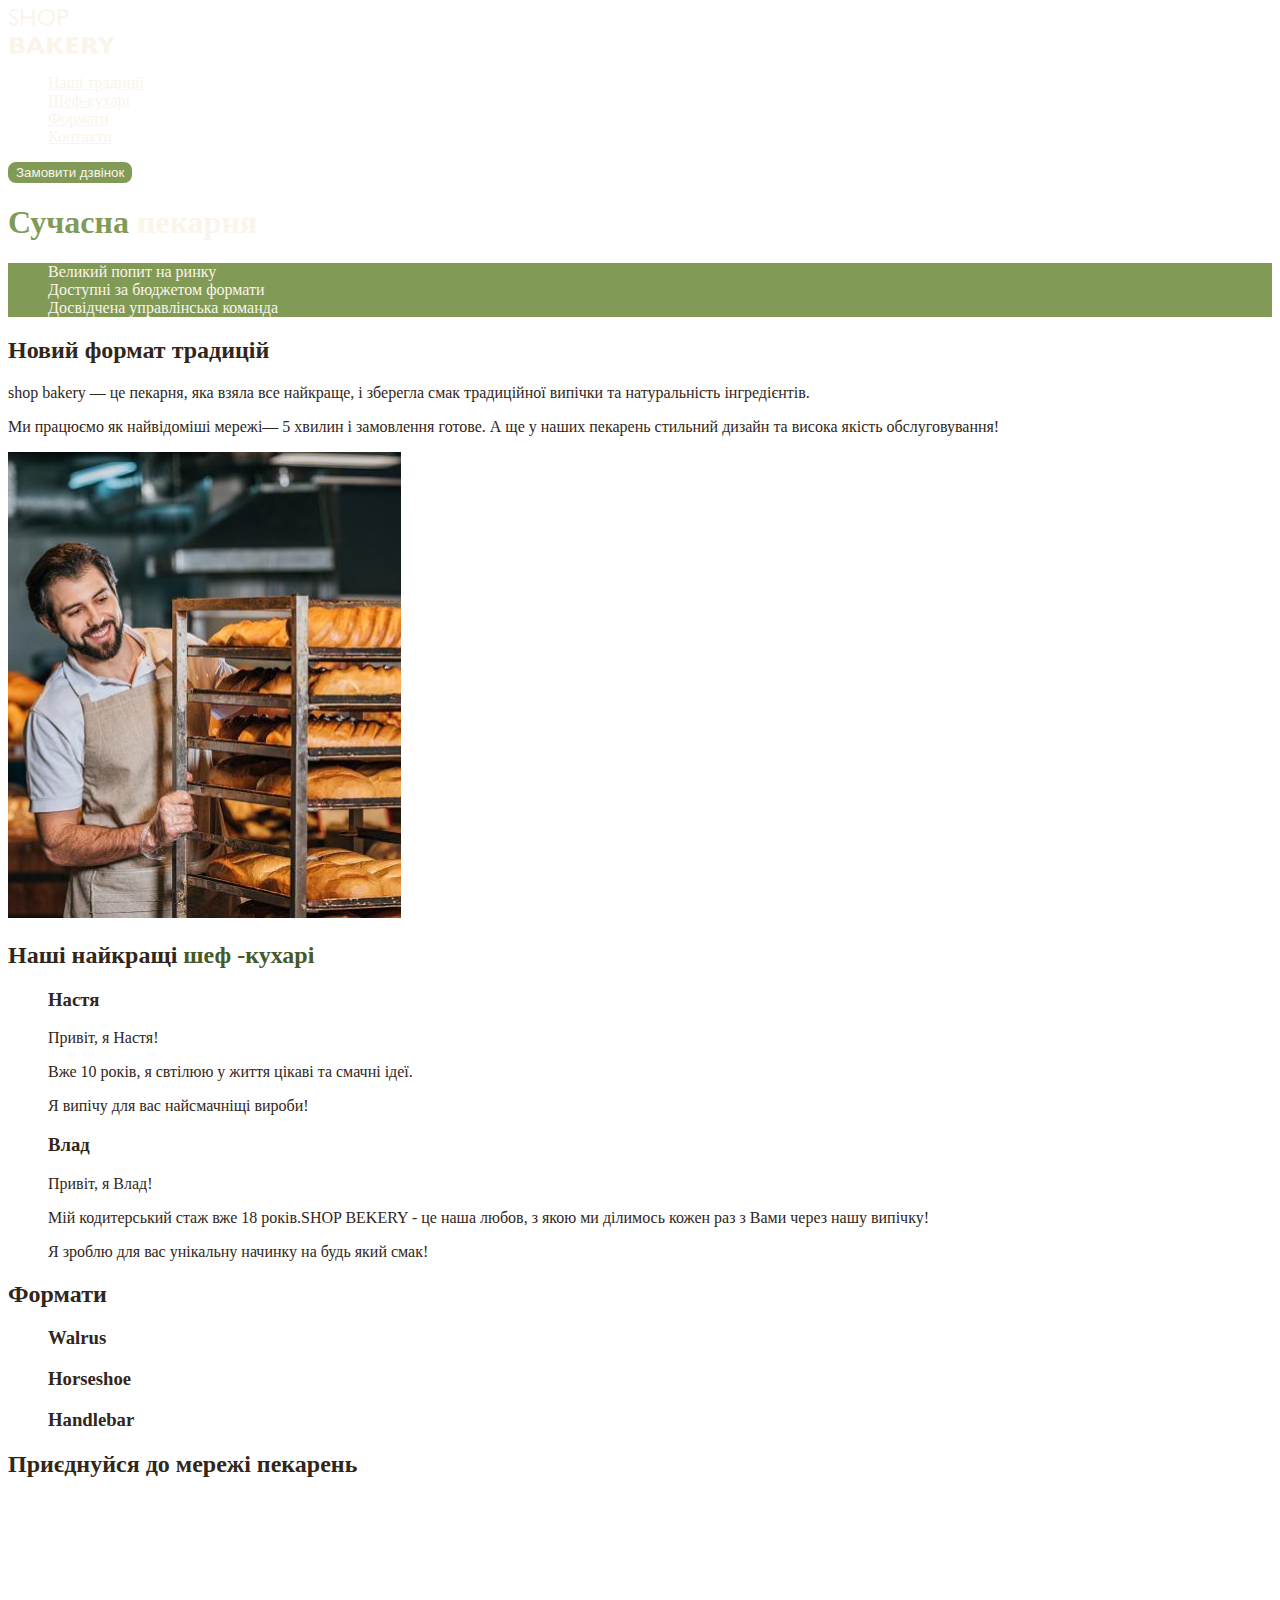
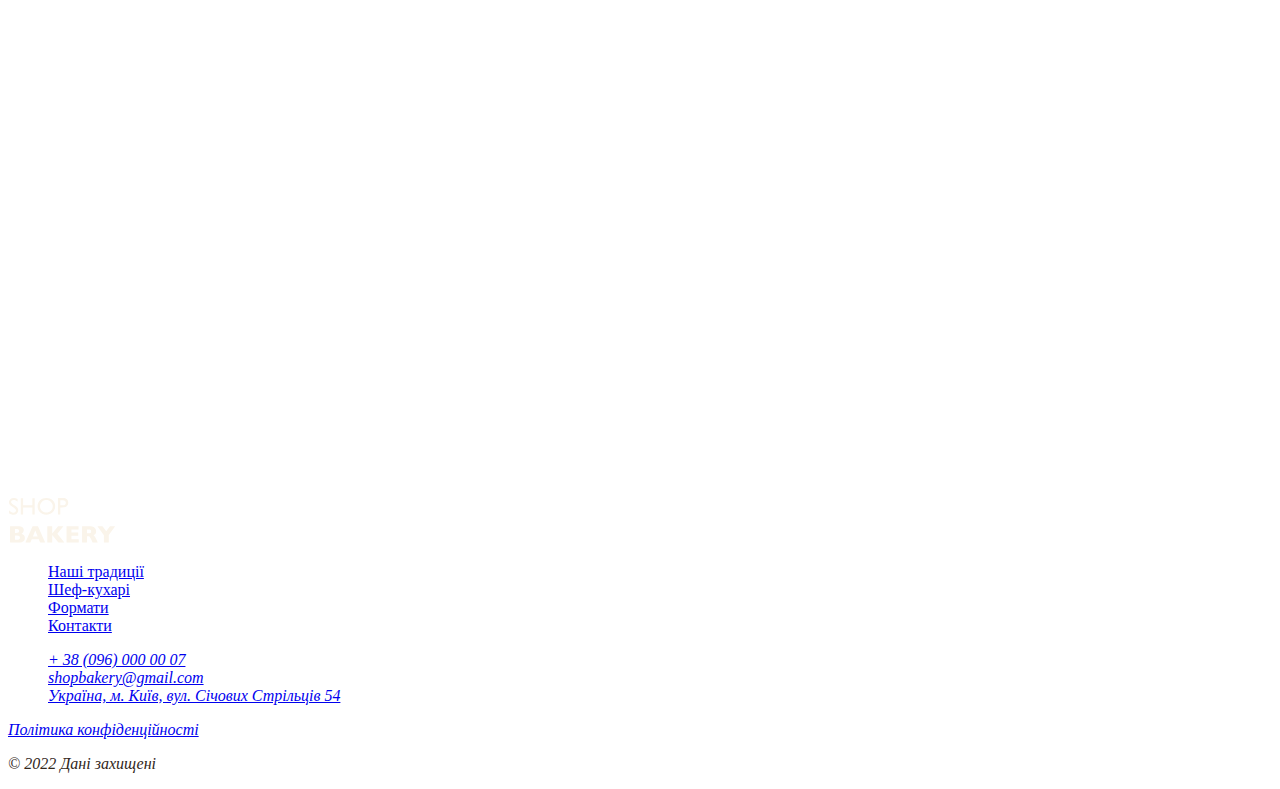
==== index.html @ faf6eaf5 "Add styles.css and css custom properties" ====
<!DOCTYPE html>
<html lang="uk">

<head>
    <meta charset="UTF-8">
    <meta http-equiv="X-UA-Compatible" content="IE=edge">
    <meta name="viewport" content="width=device-width, initial-scale=1.0">
    <title>Сучасна пекарня</title>
    <link rel="stylesheet" href="./css/styles.css">
</head>

<body>
    <header>
        <nav>
            <a href="/">
                <img src="./images/logo.svg" alt="Логотип сучасной пекарнi">
            </a>
            <ul>
                <li><a class="link" href="#traditions-section">Наші традиції</a></li>
                <li><a class="link" href="#chefs-section">Шеф-кухарі</a></li>
                <li><a class="link" href="#formats-section">Формати</a></li>
                <li><a class="link" href="#contact-section">Контакти</a></li>
            </ul>
        </nav>
        <button class="button" type="button">Замовити дзвінок</button>
    </header>

    <main>
        <section>
            <h1 class="hero-title"> <span class="accent">Сучасна</span> пекарня</h1>
        </section>
        <section id="traditions-section">
            <ul class="advantages-list">
                <li>Великий попит на ринку </li>
                <li>Доступні за бюджетом формати</li>
                <li>Досвідчена управлінська команда</li>
            </ul>
            <h2 class="section-title">Новий формат традицiй</h2>
            <p>
                <span>shop bakery</span> — це пекарня, яка взяла все найкраще, і зберегла смак традиційної випічки та
                натуральність інгредієнтів.
            </p>
            <p>
                Ми працюємо як найвідоміші мережі—
                <span>5 хвилин і замовлення готове. </span>
                А ще у наших пекарень стильний дизайн
                та висока якість обслуговування!
            </p>
            <img src="./images/baker-man.jpg" alt="Чоловiк пекар дивиться на батони iз посмiшкою">
        </section>
        <section id="chefs-section">
            <h2 class="section-title">Наші найкращі <span class="accent">шеф -кухарі</span></h2>
            <ul>
                <li>
                    <article>
                        <h3>Настя</h3>
                        <p>Привіт, я Настя!</p>
                        <p>Вже 10 років, я свтілюю у життя цікаві та смачні ідеї.</p>
                        <p>Я випічу для вас найсмачніщі вироби!</p>
                    </article>
                </li>
                <li>
                    <article>
                        <h3>Влад</h3>
                        <p>Привіт, я Влад!</p>
                        <p>Мій кодитерський стаж вже 18 років.SHOP BEKERY - це наша любов, з якою ми ділимось кожен раз
                            з Вами
                            через нашу випічку!</p>
                        <p>Я зроблю для вас унікальну начинку на будь який смак!</p>
                    </article>
                </li>
            </ul>
        </section>
        <section id="formats-section">
            <h2 class="section-title">Формати</h2>
            <ul>
                <li>
                    <article>
                        <h3 lang="en">Walrus</h3>
                    </article>
                </li>
                <li>
                    <article>
                        <h3 lang="en">Horseshoe</h3>
                    </article>
                </li>
                <li>
                    <article>
                        <h3 lang="en">Handlebar</h3>
                    </article>
                </li>
            </ul>
        </section>
        <section id="contact-section">
            <h2 class="section-title">Приєднуйся до мережі пекарень </h2>
            <iframe src="https://www.google.com/maps/embed?pb=!1m18!1m12!1m3!1d2540.163871257655!2d30.48865857637554!3d50.45667308691595!2m3!1f0!2f0!3f0!3m2!1i1024!2i768!4f13.1!3m3!1m2!1s0x40d4ce637bfe1717%3A0x5370c2254ad1b952!2z0YPQuy4g0KHQtdGH0LXQstGL0YUg0KHRgtGA0LXQu9GM0YbQvtCyLCA1NCwg0JrQuNC10LIsINCj0LrRgNCw0LjQvdCwLCAwMjAwMA!5e0!3m2!1sru!2spl!4v1699637494767!5m2!1sru!2spl" width="603" height="595" style="border:0;" allowfullscreen="" loading="lazy" referrerpolicy="no-referrer-when-downgrade"></iframe>
        </section>
    </main>
    <footer>
        <nav>
            <a href="#">
                    <img src="./images/logo.svg" alt="Логотип сучасной пекарнi">
            </a>
            <ul>
                <li><a href="#">Наші традиції</a></li>
                <li><a href="#">Шеф-кухарі</a></li>
                <li><a href="#">Формати</a></li>
                <li><a href="#">Контакти</a></li>
            </ul>
        </nav>
        <address>
            <ul>
                <li><a href="tel:+380960000007">+ 38 (096) 000 00 07</a></li>
                <li><a href="mailto:shopbakery@gmail.com">shopbakery@gmail.com</a></li>
                <li><a href="https://maps.app.goo.gl/L5JPD3uZBrk4wRTh7" target="_blank">Україна, м. Київ, вул. Січових
                        Стрільців 54</a>
                </li>
                <li><a href="#">
                        <!-- fb icon -->
                    </a></li>
                <li><a href="#">
                        <!-- instagram icon -->
                    </a></li>
            </ul>
            <a href="#" target="_blank">Політика конфіденційності</a>
            <p>&copy; 2022 Дані захищені</p>
        </address>
    </footer>
</body>

</html>
---- css/styles.css ----
:root {
    --color-primary-dark: #31261A;
    --color-primary-light: #FAF4EA;
    --color-brand-dark: #465929;
    --color-brand-light: #819B57;
}

/* Base */
body {
    color: var(--color-primary-dark);
}
ul {
    list-style-type: none;
}

/* Button */
.button {
    color: var(--color-primary-light);
    background-color: var(--color-brand-light);
    border: 2px solid var(--color-brand-light);
    border-radius: 8px;
    cursor: pointer;
}

.button:hover {
    color: var(--color-brand-dark);
    background-color: transparent;
}

/* Link */
.link {
color: var(--color-primary-light);
}

.link:hover {
    color: var(--ccolor-brand-light);
}

/* Hero section */
.hero-title {
color: var(--color-primary-light);
}

.hero-title .accent {
    color: var(--color-brand-light);
}

/* Advantages section */
.advantages-list {
    color: var(--color-primary-light);
    background-color: var(--color-brand-light);
}

.section-title .accent {
    color: var(--color-brand-dark);
}
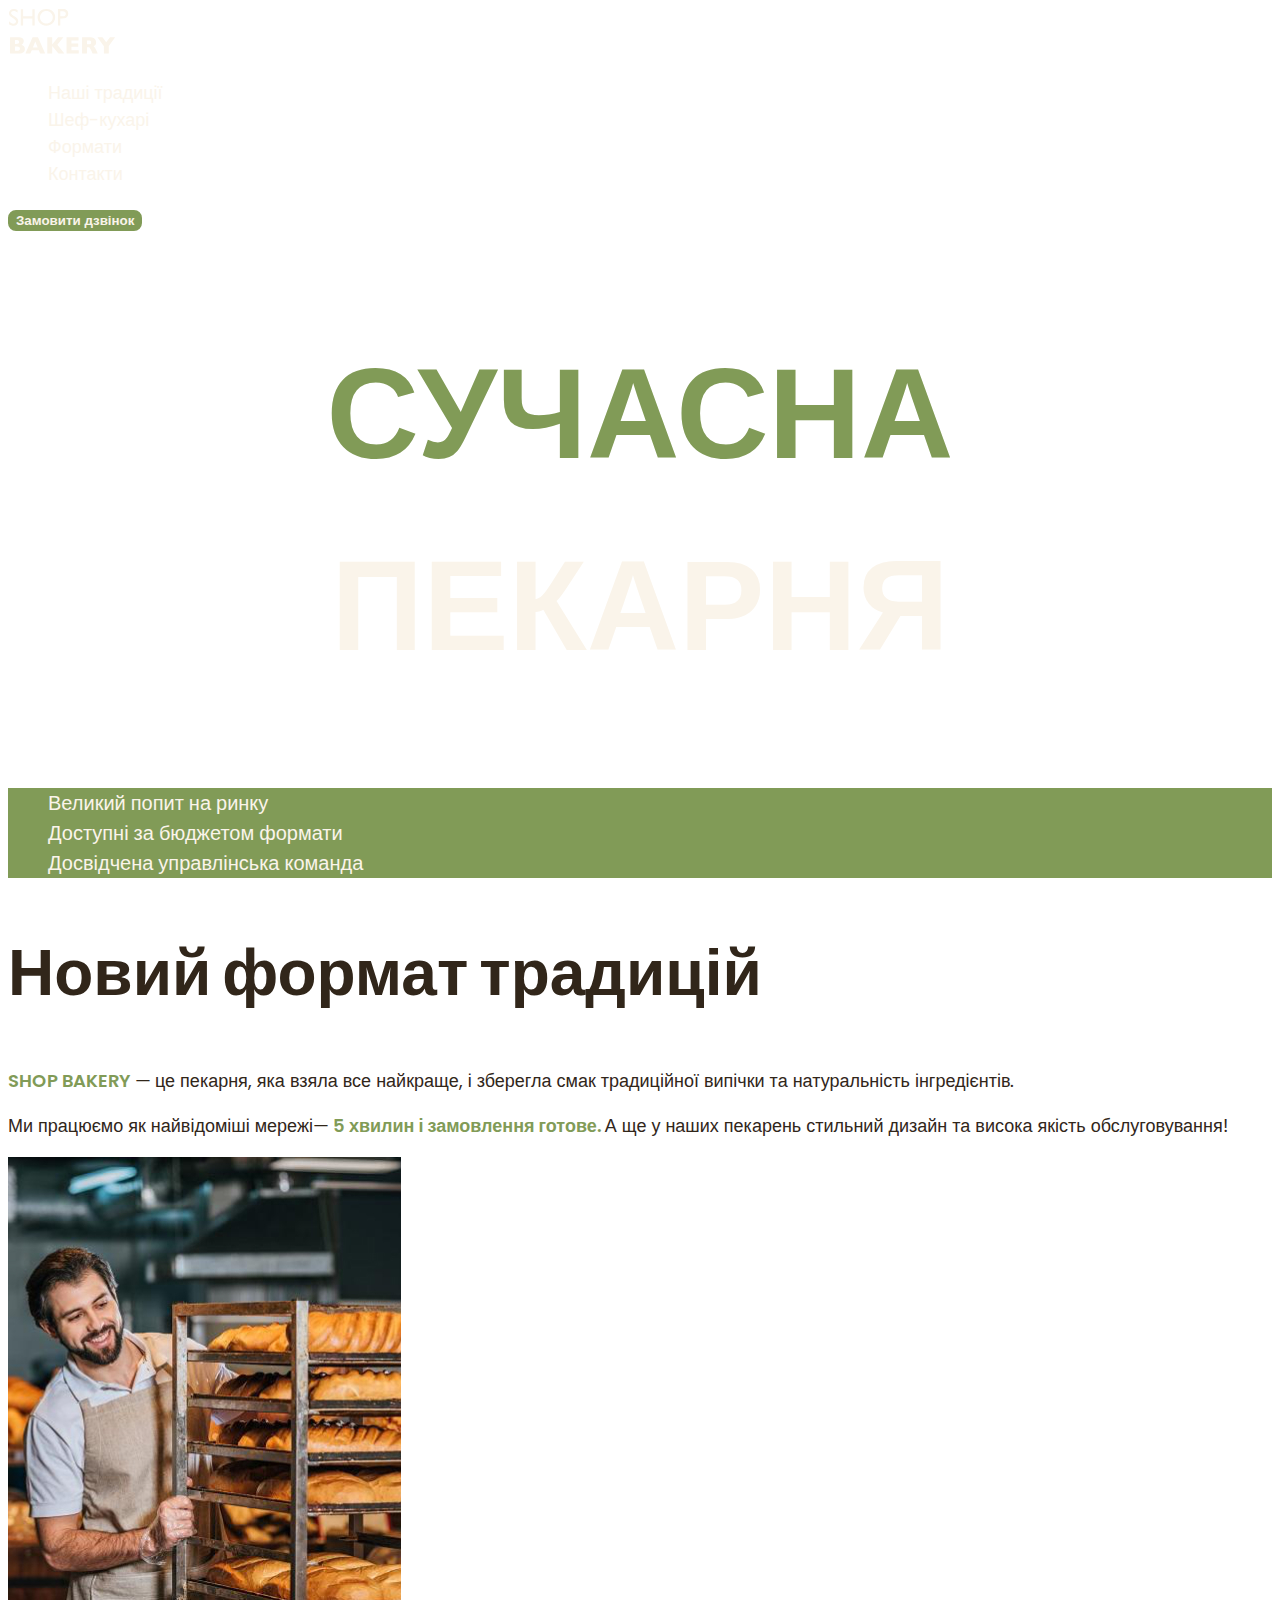
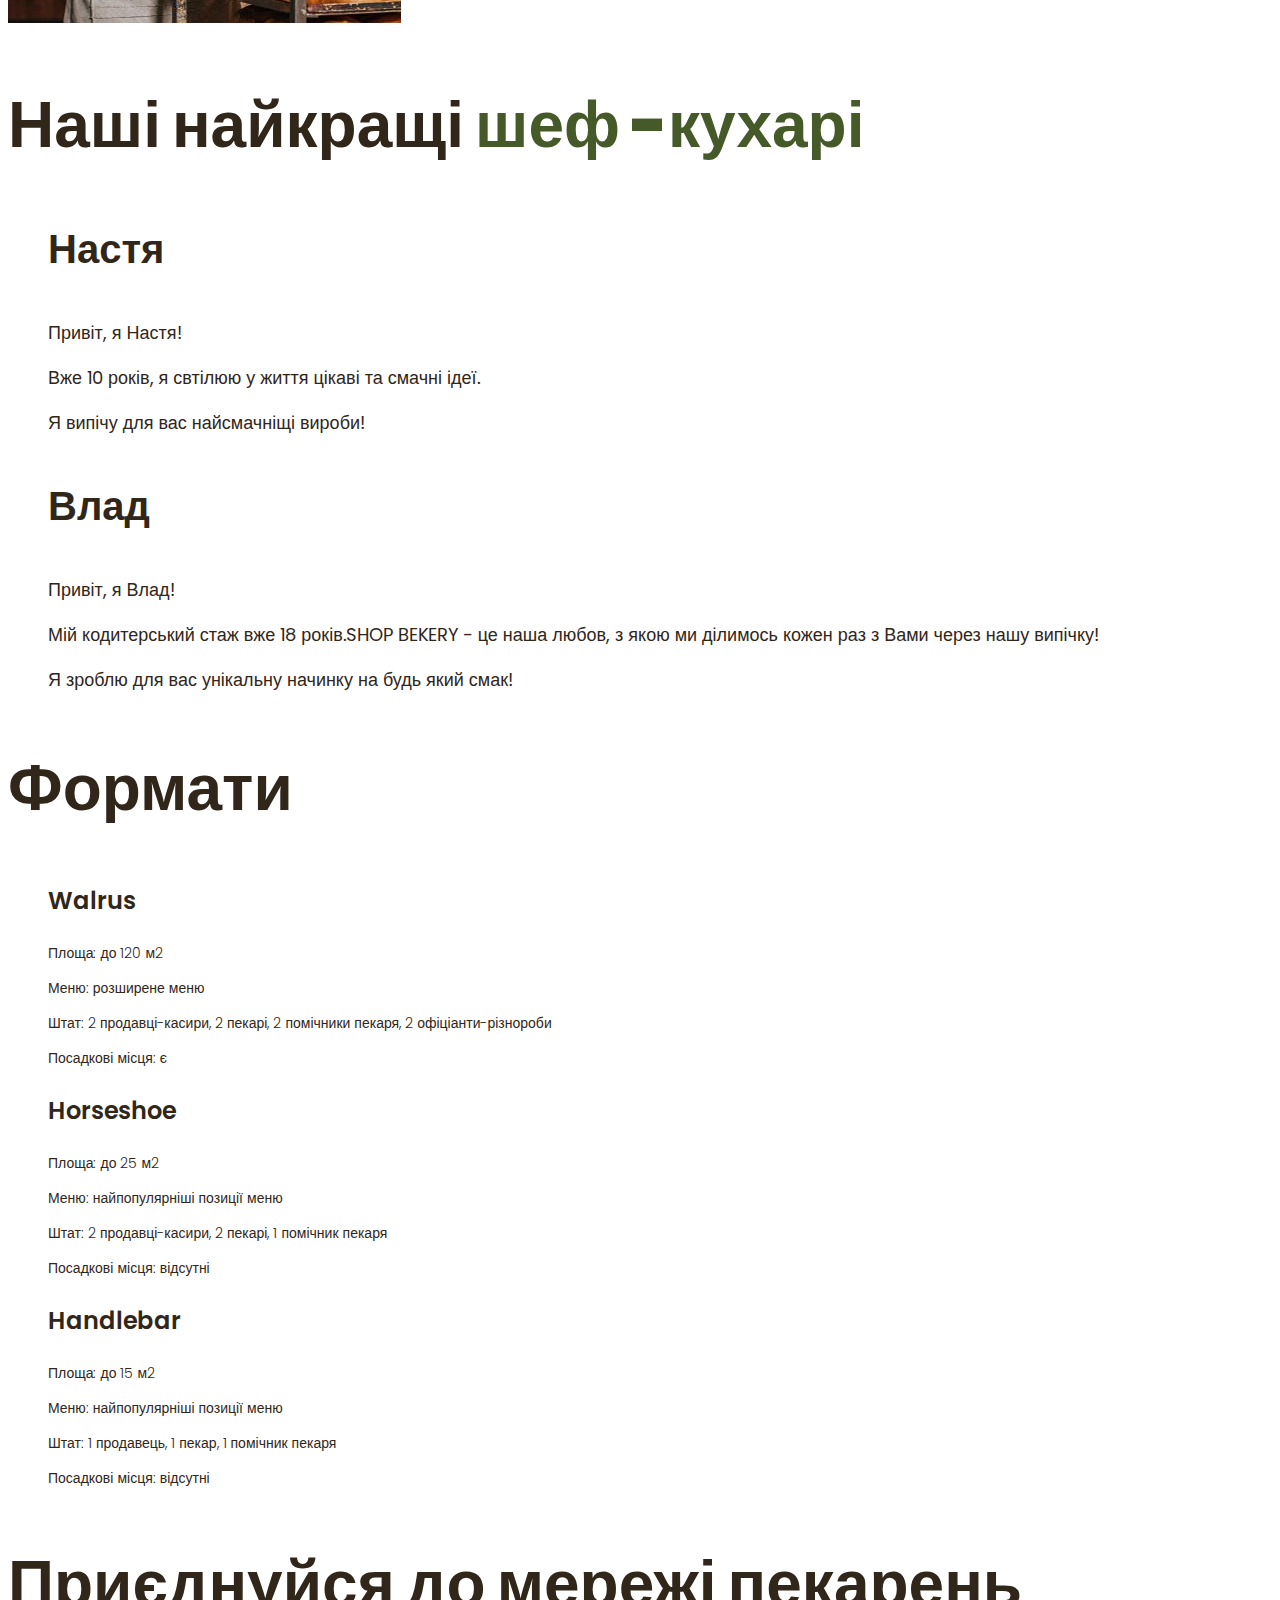
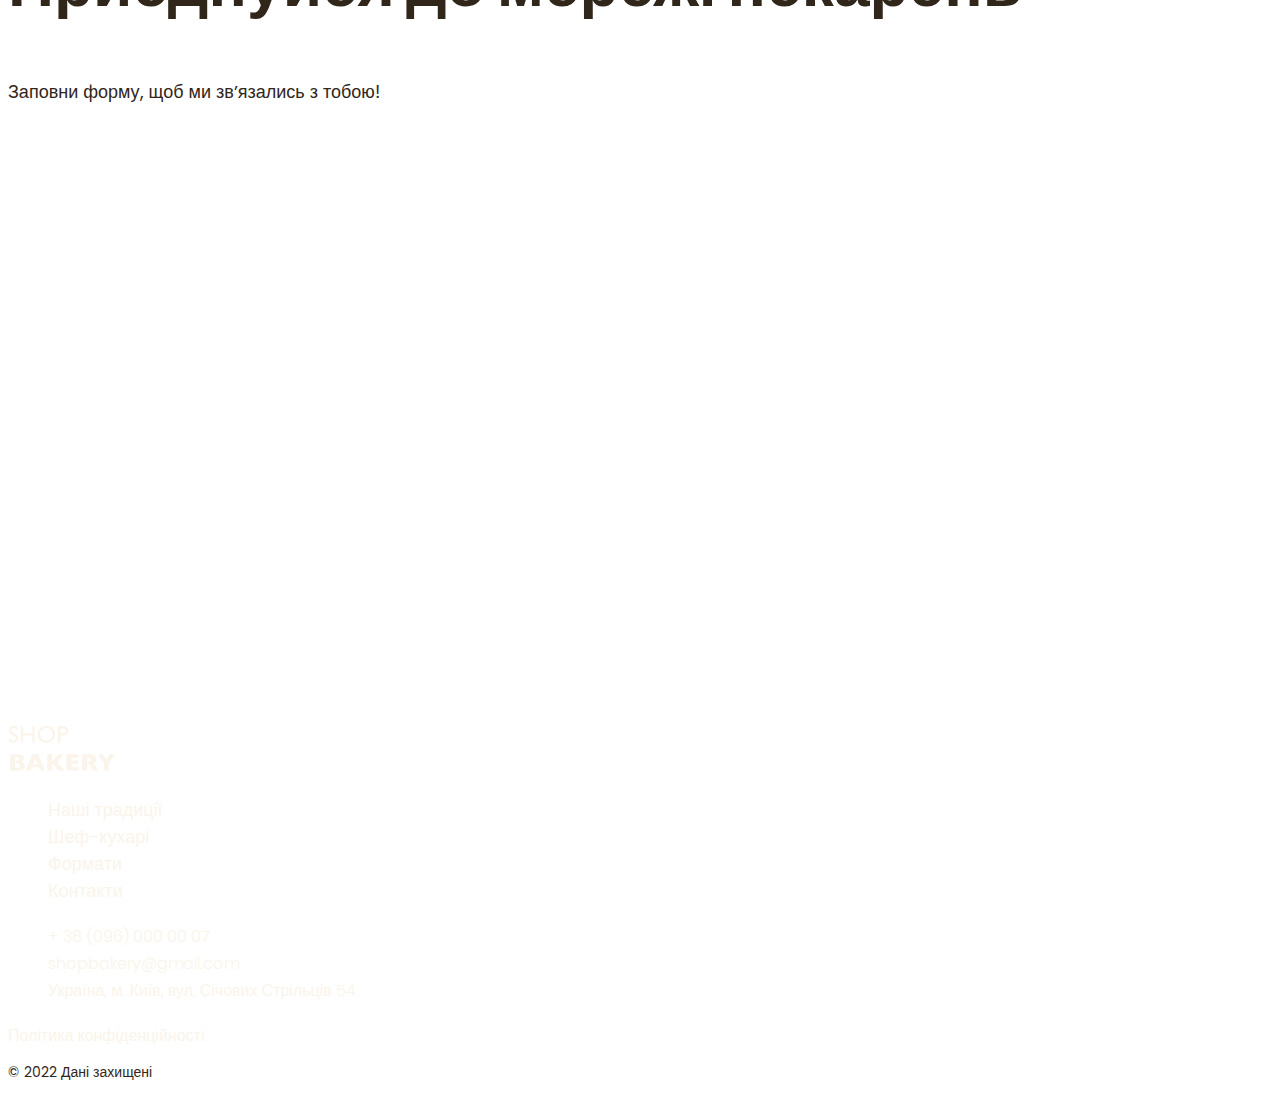
==== commit 99456b31: "Add fonts" ====
--- a/index.html
+++ b/index.html
@@ -5,7 +5,7 @@
     <meta charset="UTF-8">
     <meta http-equiv="X-UA-Compatible" content="IE=edge">
     <meta name="viewport" content="width=device-width, initial-scale=1.0">
-    <title>Сучасна пекарня</title>
+    <title>Сучасна пекарня</title> 
     <link rel="stylesheet" href="./css/styles.css">
 </head>
 
@@ -31,18 +31,19 @@
         </section>
         <section id="traditions-section">
             <ul class="advantages-list">
-                <li>Великий попит на ринку </li>
-                <li>Доступні за бюджетом формати</li>
-                <li>Досвідчена управлінська команда</li>
+                <li class="advantages-item">Великий попит на ринку </li>
+                <li class="advantages-item">Доступні за бюджетом формати</li>
+                <li class="advantages-item">Досвідчена управлінська команда</li>
             </ul>
-            <h2 class="section-title">Новий формат традицiй</h2>
-            <p>
-                <span>shop bakery</span> — це пекарня, яка взяла все найкраще, і зберегла смак традиційної випічки та
+            <h2 class="section-title">Новий формат традицій</h2>
+            <p class="traditions-text">
+                <span class="brand uppercase">shop bakery</span> — це пекарня, яка взяла все найкраще, і зберегла смак
+                традиційної випічки та
                 натуральність інгредієнтів.
             </p>
-            <p>
+            <p class="traditions-text">
                 Ми працюємо як найвідоміші мережі—
-                <span>5 хвилин і замовлення готове. </span>
+                <span class="brand">5 хвилин і замовлення готове. </span>
                 А ще у наших пекарень стильний дизайн
                 та висока якість обслуговування!
             </p>
@@ -53,7 +54,7 @@
             <ul>
                 <li>
                     <article>
-                        <h3>Настя</h3>
+                        <h3 class="chef-title">Настя</h3>
                         <p>Привіт, я Настя!</p>
                         <p>Вже 10 років, я свтілюю у життя цікаві та смачні ідеї.</p>
                         <p>Я випічу для вас найсмачніщі вироби!</p>
@@ -61,7 +62,7 @@
                 </li>
                 <li>
                     <article>
-                        <h3>Влад</h3>
+                        <h3 class="chef-title">Влад</h3>
                         <p>Привіт, я Влад!</p>
                         <p>Мій кодитерський стаж вже 18 років.SHOP BEKERY - це наша любов, з якою ми ділимось кожен раз
                             з Вами
@@ -76,43 +77,65 @@
             <ul>
                 <li>
                     <article>
-                        <h3 lang="en">Walrus</h3>
+                        <h3 class="format-title" lang="en">Walrus</h3>
+                        <div class="format-text">
+                            <p>Площа: до 120 м2</p>
+                            <p>Меню: розширене меню</p>
+                            <p>Штат: 2 продавці-касири, 2 пекарі, 2 помічники пекаря, 2 офіціанти-різнороби</p>
+                            <p>Посадкові місця: є</p>
+                        </div>
                     </article>
                 </li>
                 <li>
                     <article>
-                        <h3 lang="en">Horseshoe</h3>
+                        <h3 class="format-title" lang="en">Horseshoe</h3>
+                        <div class="format-text">
+                            <p>Площа: до 25 м2</p>
+                            <p>Меню: найпопулярніші позиції меню</p>
+                            <p>Штат: 2 продавці-касири, 2 пекарі, 1 помічник пекаря</p>
+                            <p>Посадкові місця: відсутні</p>
+                        </div>
                     </article>
                 </li>
                 <li>
                     <article>
-                        <h3 lang="en">Handlebar</h3>
+                        <h3 class="format-title" lang="en">Handlebar</h3>
+                        <div class="format-text">
+                            <p>Площа: до 15 м2</p>
+                            <p>Меню: найпопулярніші позиції меню</p>
+                            <p>Штат: 1 продавець, 1 пекар, 1 помічник пекаря</p>
+                            <p>Посадкові місця: відсутні</p>
+                        </div>
                     </article>
                 </li>
             </ul>
         </section>
         <section id="contact-section">
             <h2 class="section-title">Приєднуйся до мережі пекарень </h2>
-            <iframe src="https://www.google.com/maps/embed?pb=!1m18!1m12!1m3!1d2540.163871257655!2d30.48865857637554!3d50.45667308691595!2m3!1f0!2f0!3f0!3m2!1i1024!2i768!4f13.1!3m3!1m2!1s0x40d4ce637bfe1717%3A0x5370c2254ad1b952!2z0YPQuy4g0KHQtdGH0LXQstGL0YUg0KHRgtGA0LXQu9GM0YbQvtCyLCA1NCwg0JrQuNC10LIsINCj0LrRgNCw0LjQvdCwLCAwMjAwMA!5e0!3m2!1sru!2spl!4v1699637494767!5m2!1sru!2spl" width="603" height="595" style="border:0;" allowfullscreen="" loading="lazy" referrerpolicy="no-referrer-when-downgrade"></iframe>
+            <p>Заповни форму, щоб ми звʼязались з тобою!</p>
+            <iframe
+                src="https://www.google.com/maps/embed?pb=!1m18!1m12!1m3!1d2540.163871257655!2d30.48865857637554!3d50.45667308691595!2m3!1f0!2f0!3f0!3m2!1i1024!2i768!4f13.1!3m3!1m2!1s0x40d4ce637bfe1717%3A0x5370c2254ad1b952!2z0YPQuy4g0KHQtdGH0LXQstGL0YUg0KHRgtGA0LXQu9GM0YbQvtCyLCA1NCwg0JrQuNC10LIsINCj0LrRgNCw0LjQvdCwLCAwMjAwMA!5e0!3m2!1sru!2spl!4v1699637494767!5m2!1sru!2spl"
+                width="603" height="595" style="border:0;" allowfullscreen="" loading="lazy"
+                referrerpolicy="no-referrer-when-downgrade"></iframe>
         </section>
     </main>
     <footer>
         <nav>
             <a href="#">
-                    <img src="./images/logo.svg" alt="Логотип сучасной пекарнi">
+                <img src="./images/logo.svg" alt="Логотип сучасной пекарнi">
             </a>
             <ul>
-                <li><a href="#">Наші традиції</a></li>
-                <li><a href="#">Шеф-кухарі</a></li>
-                <li><a href="#">Формати</a></li>
-                <li><a href="#">Контакти</a></li>
+                <li><a class="link" href="#">Наші традиції</a></li>
+                <li><a class="link" href="#">Шеф-кухарі</a></li>
+                <li><a class="link" href="#">Формати</a></li>
+                <li><a class="link" href="#">Контакти</a></li>
             </ul>
         </nav>
         <address>
             <ul>
-                <li><a href="tel:+380960000007">+ 38 (096) 000 00 07</a></li>
-                <li><a href="mailto:shopbakery@gmail.com">shopbakery@gmail.com</a></li>
-                <li><a href="https://maps.app.goo.gl/L5JPD3uZBrk4wRTh7" target="_blank">Україна, м. Київ, вул. Січових
+                <li><a class="address-link" href="tel:+380960000007">+ 38 (096) 000 00 07</a></li>
+                <li><a class="address-link" href="mailto:shopbakery@gmail.com">shopbakery@gmail.com</a></li>
+                <li><a class="address-link" href="https://maps.app.goo.gl/L5JPD3uZBrk4wRTh7" target="_blank">Україна, м. Київ, вул. Січових
                         Стрільців 54</a>
                 </li>
                 <li><a href="#">
@@ -122,8 +145,8 @@
                         <!-- instagram icon -->
                     </a></li>
             </ul>
-            <a href="#" target="_blank">Політика конфіденційності</a>
-            <p>&copy; 2022 Дані захищені</p>
+            <a class="address-link" href="#" target="_blank">Політика конфіденційності</a>
+            <p class="address-copyright">&copy; 2022 Дані захищені</p>
         </address>
     </footer>
 </body>
--- a/css/styles.css
+++ b/css/styles.css
@@ -1,56 +1,152 @@
+@font-face {
+    font-display: swap; 
+    font-family: 'Poppins';
+    font-weight: 300;
+    src: url('../fonts/poppins-v20-latin-300.woff2') format('woff2'); 
+  }
+@font-face {
+    font-display: swap; 
+    font-family: 'Poppins';
+    font-weight: 400;
+    src: url('../fonts/poppins-v20-latin-regular.woff2') format('woff2'); 
+  }
+@font-face {
+    font-display: swap; 
+    font-family: 'Poppins';
+    font-weight: 600;
+    src: url('../fonts/poppins-v20-latin-600.woff2') format('woff2');
+  }
+@font-face {
+    font-display: swap;
+    font-family: 'Poppins';
+    font-weight: 900;
+    src: url('../fonts/poppins-v20-latin-900.woff2') format('woff2'); 
+  }
+
 :root {
-    --color-primary-dark: #31261A;
-    --color-primary-light: #FAF4EA;
-    --color-brand-dark: #465929;
-    --color-brand-light: #819B57;
+	--color-primary-dark: #31261a;
+	--color-primary-light: #faf4ea;
+	--color-brand-dark: #465929;
+	--color-brand-light: #819b57;
 }
 
 /* Base */
 body {
-    color: var(--color-primary-dark);
+	color: var(--color-primary-dark);
+	font-family: 'Poppins', sans-serif;
+    font-size: 18px;
+    font-weight: 400;
+    line-height: 1.5;
 }
+
+address {
+    font-style: normal;
+}
+
 ul {
-    list-style-type: none;
+	list-style-type: none;
 }
 
 /* Button */
 .button {
-    color: var(--color-primary-light);
-    background-color: var(--color-brand-light);
-    border: 2px solid var(--color-brand-light);
-    border-radius: 8px;
-    cursor: pointer;
+	color: var(--color-primary-light);
+    font-weight: 600;
+	background-color: var(--color-brand-light);
+	border: 2px solid var(--color-brand-light);
+	border-radius: 8px;
+	cursor: pointer;
 }
 
 .button:hover {
-    color: var(--color-brand-dark);
-    background-color: transparent;
+	color: var(--color-brand-dark);
+	background-color: transparent;
 }
 
 /* Link */
 .link {
-color: var(--color-primary-light);
+	color: var(--color-primary-light);
+    text-decoration: none;
 }
 
 .link:hover {
-    color: var(--ccolor-brand-light);
+	color: var(--color-brand-light);
+    font-weight: 600;
+    text-decoration: underline;
 }
 
 /* Hero section */
 .hero-title {
-color: var(--color-primary-light);
+	color: var(--color-primary-light);
+    text-align: center;
+    text-transform: uppercase;
+    font-size: 128px;
+    font-weight: 900;
 }
 
 .hero-title .accent {
-    color: var(--color-brand-light);
+	color: var(--color-brand-light);
 }
 
 /* Advantages section */
 .advantages-list {
-    color: var(--color-primary-light);
-    background-color: var(--color-brand-light);
+	color: var(--color-primary-light);
+	background-color: var(--color-brand-light);
+}
+
+.advantages-item {
+    font-size: 20px;
+    font-weight: 300;
+}
+
+.section-title {
+    font-size: 64px;
+    font-weight: 900;
+    line-height: 1.3;
 }
 
 .section-title .accent {
-    color: var(--color-brand-dark);
+	color: var(--color-brand-dark);
+}
+
+/* Traditions section */
+.traditions-text .brand {
+    color: var(--color-brand-light);
+    font-weight: 600;
+}
+
+.traditions-text .uppercase {
+    text-transform: uppercase;
+}
+
+/* Chefs section */
+.chef-title {
+    font-size: 40px;
+    font-weight: 600;
+}
+
+/* Formats section */
+.format-title {
+    font-size: 24px;
+    font-weight: 600;
+}
+
+.format-text {
+    font-size: 14px;
+    font-weight: 300;  
+}
+
+/* Footer */
+.address-link {
+    color: var(--color-primary-light);
+    font-size: 16px;
+    font-weight: 300;
+    text-decoration: none;
+}
+
+.address-link:hover {
+    color: var(--color-brand-light);
+}
+
+.address-copyright {
+    font-size: 14px;
 }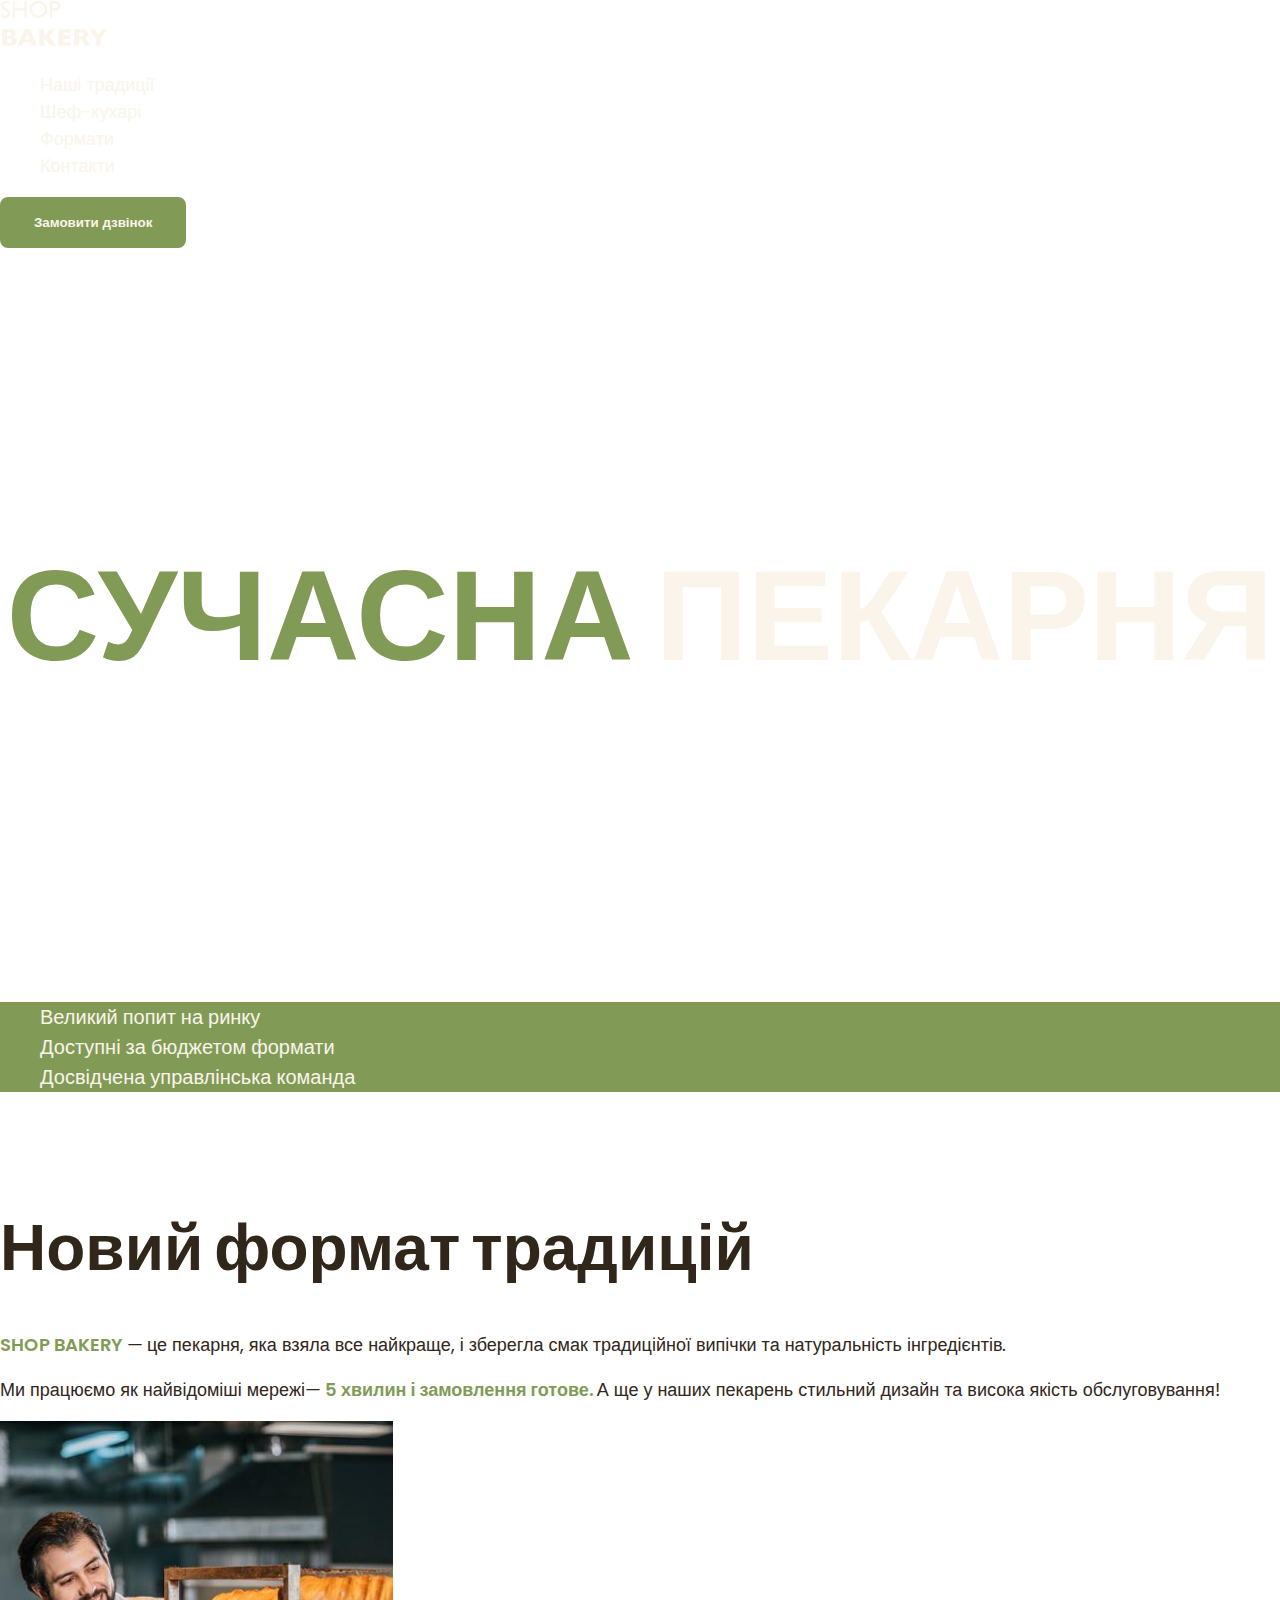
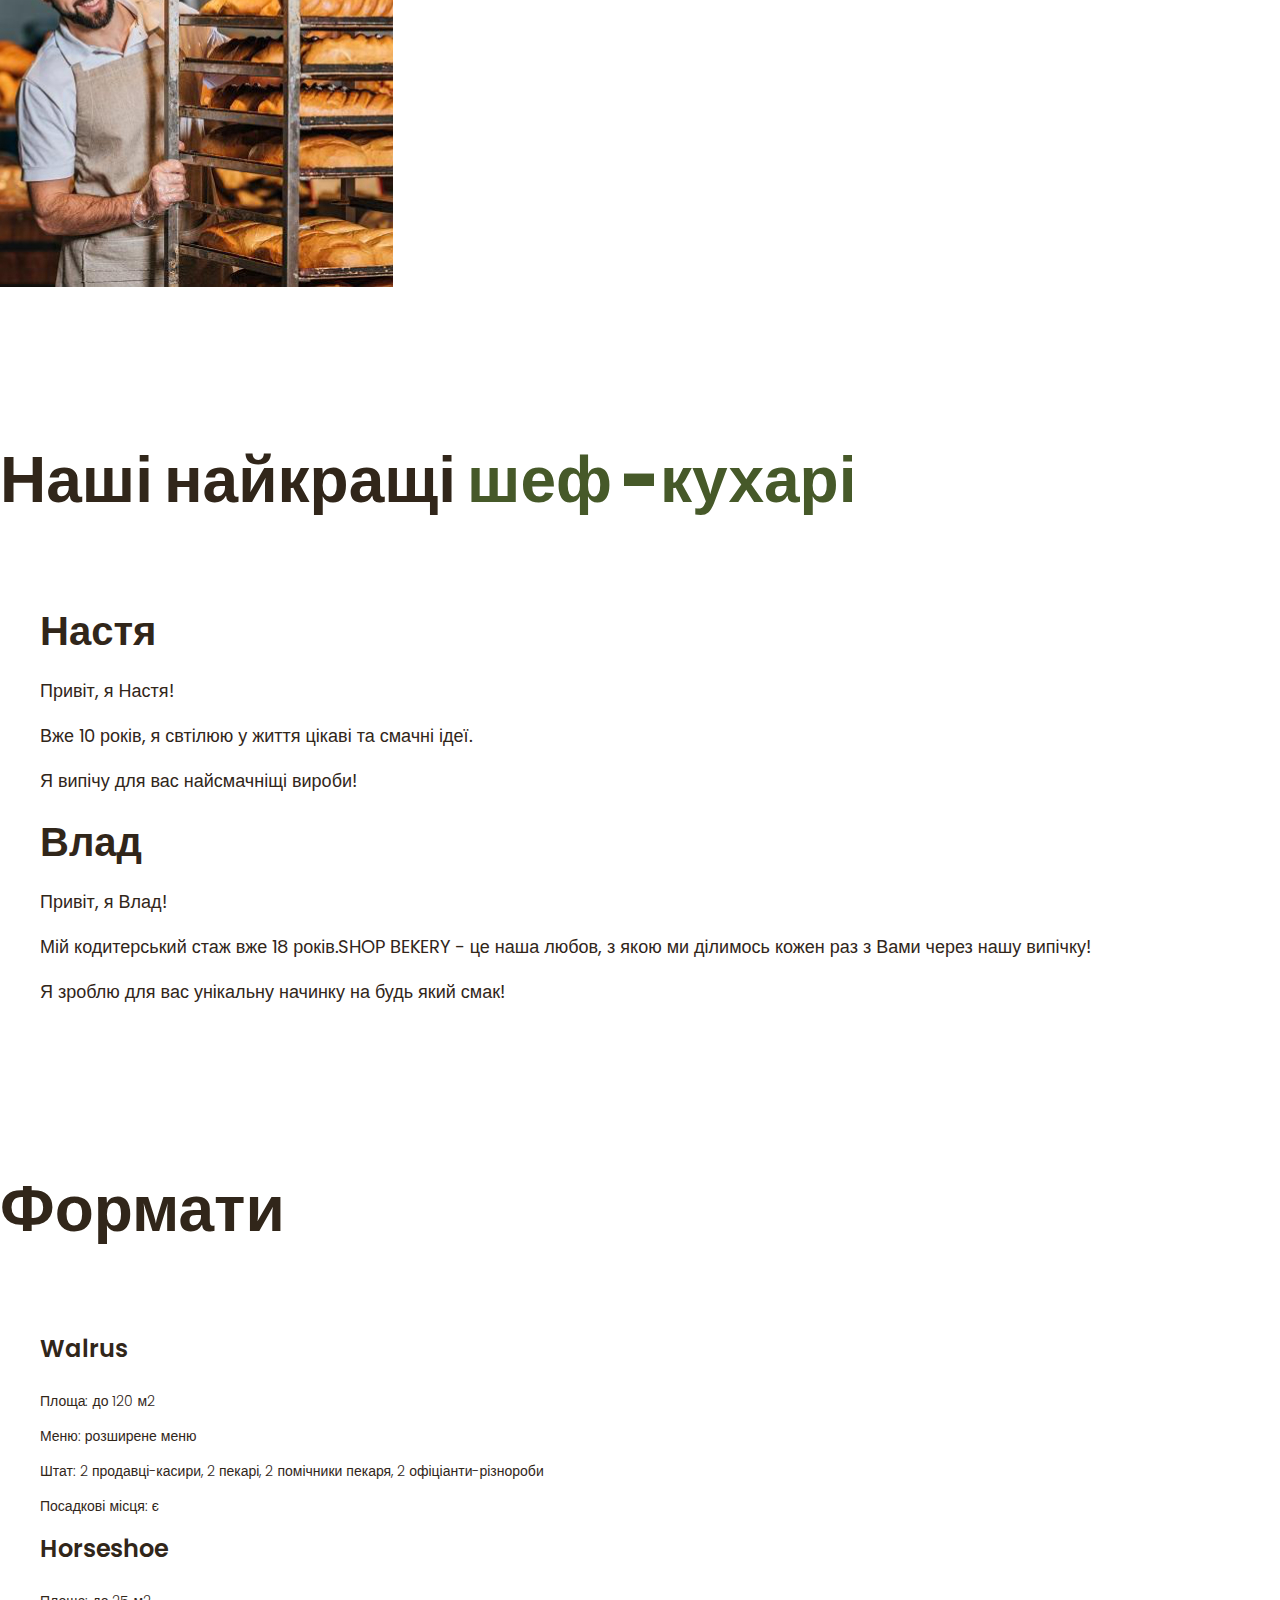
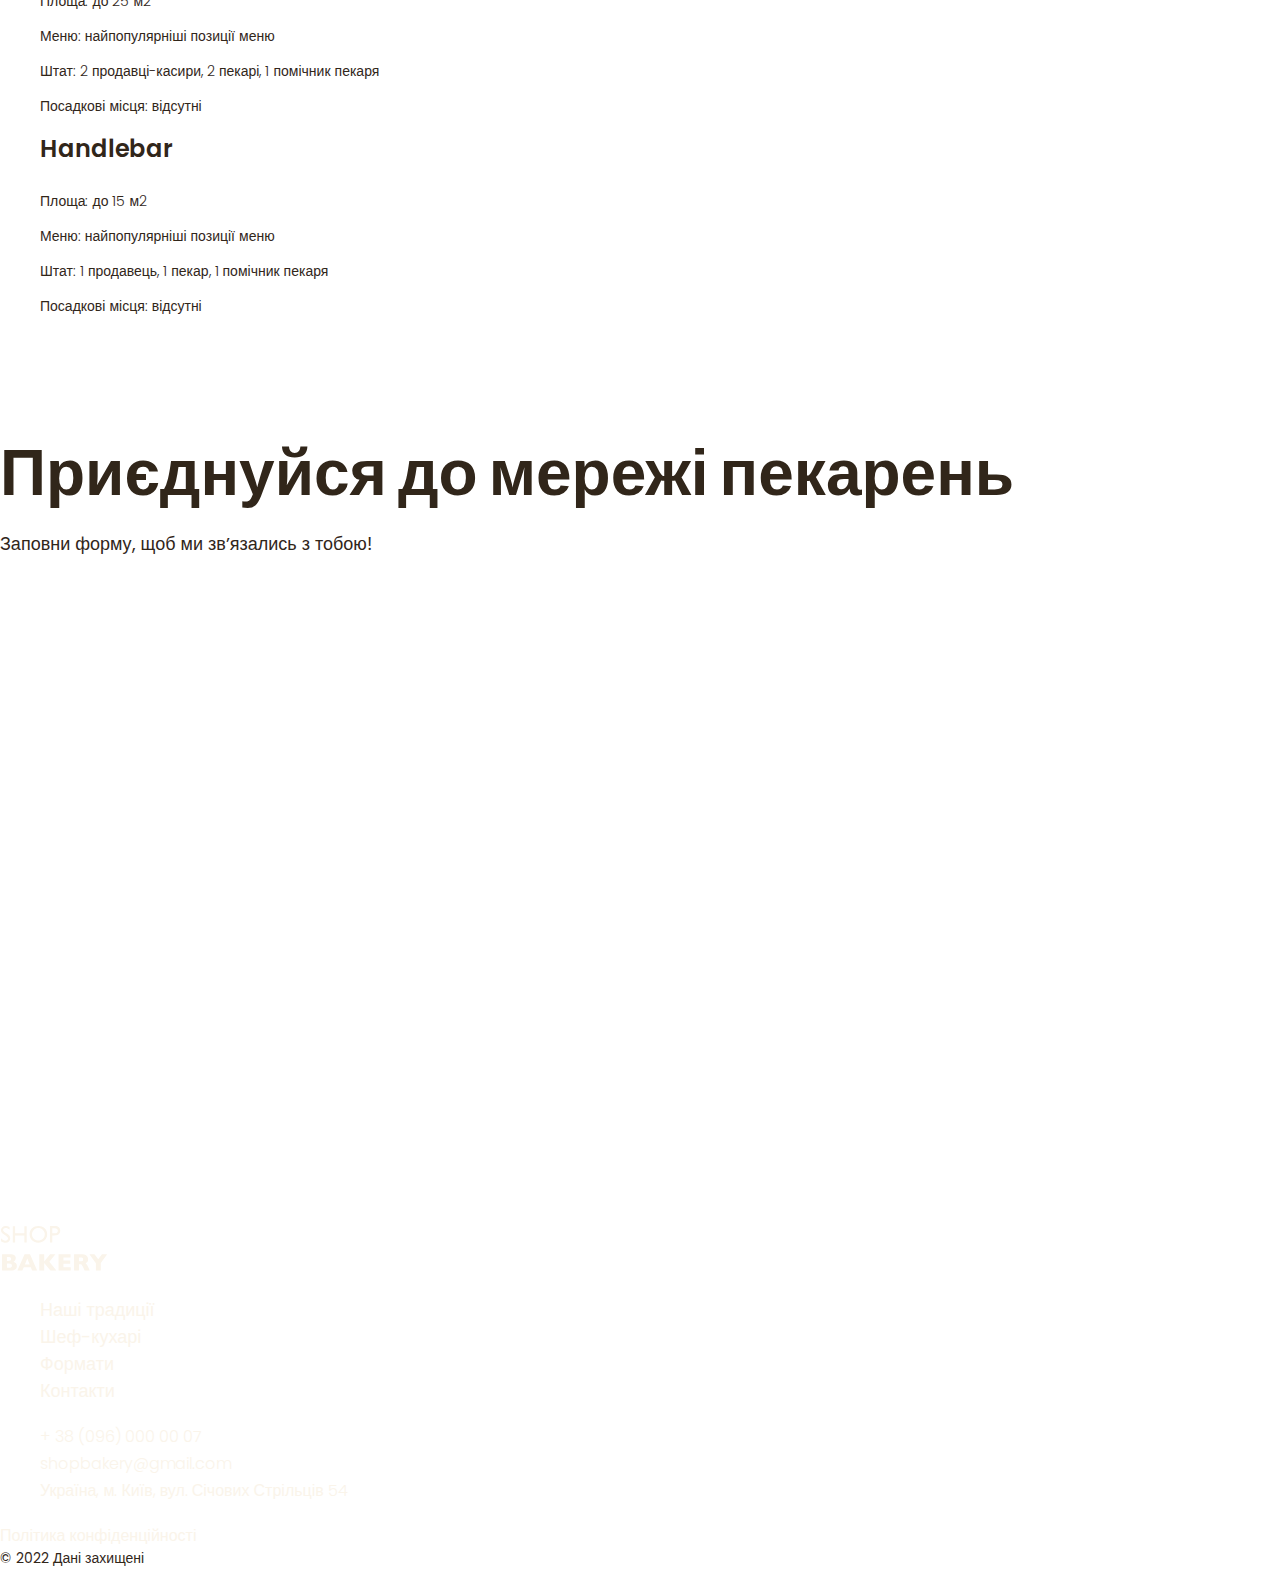
==== commit bb55820f: "Add paddings" ====
--- a/index.html
+++ b/index.html
@@ -5,149 +5,174 @@
     <meta charset="UTF-8">
     <meta http-equiv="X-UA-Compatible" content="IE=edge">
     <meta name="viewport" content="width=device-width, initial-scale=1.0">
-    <title>Сучасна пекарня</title> 
+    <title>Сучасна пекарня</title>
     <link rel="stylesheet" href="./css/styles.css">
 </head>
 
 <body>
     <header>
-        <nav>
-            <a href="/">
-                <img src="./images/logo.svg" alt="Логотип сучасной пекарнi">
-            </a>
-            <ul>
-                <li><a class="link" href="#traditions-section">Наші традиції</a></li>
-                <li><a class="link" href="#chefs-section">Шеф-кухарі</a></li>
-                <li><a class="link" href="#formats-section">Формати</a></li>
-                <li><a class="link" href="#contact-section">Контакти</a></li>
-            </ul>
-        </nav>
-        <button class="button" type="button">Замовити дзвінок</button>
+        <div class="container">
+            <nav>
+                <a href="/">
+                    <img src="./images/logo.svg" alt="Логотип сучасной пекарнi">
+                </a>
+                <ul>
+                    <li><a class="link" href="#traditions-section">Наші традиції</a></li>
+                    <li><a class="link" href="#chefs-section">Шеф-кухарі</a></li>
+                    <li><a class="link" href="#formats-section">Формати</a></li>
+                    <li><a class="link" href="#contact-section">Контакти</a></li>
+                </ul>
+            </nav>
+            <button class="button" type="button">Замовити дзвінок</button>
+        </div>
     </header>
 
     <main>
+        <section class="hero-section">
+            <div class="container">
+                <h1 class="hero-title"> <span class="accent">Сучасна</span> пекарня</h1>
+            </div>
+        </section>
         <section>
-            <h1 class="hero-title"> <span class="accent">Сучасна</span> пекарня</h1>
-        </section>
-        <section id="traditions-section">
+            <div class="container">
+                <h2 class="visually-hidden">Наші переваги</h2>
             <ul class="advantages-list">
                 <li class="advantages-item">Великий попит на ринку </li>
                 <li class="advantages-item">Доступні за бюджетом формати</li>
                 <li class="advantages-item">Досвідчена управлінська команда</li>
             </ul>
-            <h2 class="section-title">Новий формат традицій</h2>
-            <p class="traditions-text">
-                <span class="brand uppercase">shop bakery</span> — це пекарня, яка взяла все найкраще, і зберегла смак
-                традиційної випічки та
-                натуральність інгредієнтів.
-            </p>
-            <p class="traditions-text">
-                Ми працюємо як найвідоміші мережі—
-                <span class="brand">5 хвилин і замовлення готове. </span>
-                А ще у наших пекарень стильний дизайн
-                та висока якість обслуговування!
-            </p>
-            <img src="./images/baker-man.jpg" alt="Чоловiк пекар дивиться на батони iз посмiшкою">
+            </div>
         </section>
-        <section id="chefs-section">
-            <h2 class="section-title">Наші найкращі <span class="accent">шеф -кухарі</span></h2>
-            <ul>
-                <li>
-                    <article>
-                        <h3 class="chef-title">Настя</h3>
-                        <p>Привіт, я Настя!</p>
-                        <p>Вже 10 років, я свтілюю у життя цікаві та смачні ідеї.</p>
-                        <p>Я випічу для вас найсмачніщі вироби!</p>
-                    </article>
-                </li>
-                <li>
-                    <article>
-                        <h3 class="chef-title">Влад</h3>
-                        <p>Привіт, я Влад!</p>
-                        <p>Мій кодитерський стаж вже 18 років.SHOP BEKERY - це наша любов, з якою ми ділимось кожен раз
-                            з Вами
-                            через нашу випічку!</p>
-                        <p>Я зроблю для вас унікальну начинку на будь який смак!</p>
-                    </article>
-                </li>
-            </ul>
+        <section class='section traditions-section' id="traditions-section">
+            <div class="container">
+                <h2 class="traditions-title section-title">Новий формат традицій</h2>
+                <p class="traditions-text">
+                    <span class="brand uppercase">shop bakery</span> — це пекарня, яка взяла все найкраще, і зберегла
+                    смак
+                    традиційної випічки та
+                    натуральність інгредієнтів.
+                </p>
+                <p class="traditions-text">
+                    Ми працюємо як найвідоміші мережі—
+                    <span class="brand">5 хвилин і замовлення готове. </span>
+                    А ще у наших пекарень стильний дизайн
+                    та висока якість обслуговування!
+                </p>
+                <img src="./images/baker-man.jpg" alt="Чоловiк пекар дивиться на батони iз посмiшкою">
+            </div>
         </section>
-        <section id="formats-section">
-            <h2 class="section-title">Формати</h2>
-            <ul>
-                <li>
-                    <article>
-                        <h3 class="format-title" lang="en">Walrus</h3>
-                        <div class="format-text">
-                            <p>Площа: до 120 м2</p>
-                            <p>Меню: розширене меню</p>
-                            <p>Штат: 2 продавці-касири, 2 пекарі, 2 помічники пекаря, 2 офіціанти-різнороби</p>
-                            <p>Посадкові місця: є</p>
-                        </div>
-                    </article>
-                </li>
-                <li>
-                    <article>
-                        <h3 class="format-title" lang="en">Horseshoe</h3>
-                        <div class="format-text">
-                            <p>Площа: до 25 м2</p>
-                            <p>Меню: найпопулярніші позиції меню</p>
-                            <p>Штат: 2 продавці-касири, 2 пекарі, 1 помічник пекаря</p>
-                            <p>Посадкові місця: відсутні</p>
-                        </div>
-                    </article>
-                </li>
-                <li>
-                    <article>
-                        <h3 class="format-title" lang="en">Handlebar</h3>
-                        <div class="format-text">
-                            <p>Площа: до 15 м2</p>
-                            <p>Меню: найпопулярніші позиції меню</p>
-                            <p>Штат: 1 продавець, 1 пекар, 1 помічник пекаря</p>
-                            <p>Посадкові місця: відсутні</p>
-                        </div>
-                    </article>
-                </li>
-            </ul>
+        <section class='section' id="chefs-section">
+            <div class="container">
+                <div class="section">
+                    <h2 class="chefs-title section-title">Наші найкращі <span class="accent">шеф -кухарі</span></h2>
+                    <ul>
+                        <li>
+                            <article>
+                                <h3 class="chef-title">Настя</h3>
+                                <p>Привіт, я Настя!</p>
+                                <p>Вже 10 років, я свтілюю у життя цікаві та смачні ідеї.</p>
+                                <p>Я випічу для вас найсмачніщі вироби!</p>
+                            </article>
+                        </li>
+                        <li>
+                            <article>
+                                <h3 class="chef-title">Влад</h3>
+                                <p>Привіт, я Влад!</p>
+                                <p>Мій кодитерський стаж вже 18 років.SHOP BEKERY - це наша любов, з якою ми ділимось кожен
+                                    раз
+                                    з Вами
+                                    через нашу випічку!</p>
+                                <p>Я зроблю для вас унікальну начинку на будь який смак!</p>
+                            </article>
+                        </li>
+                    </ul>
+                </div>
+            </div>
         </section>
-        <section id="contact-section">
-            <h2 class="section-title">Приєднуйся до мережі пекарень </h2>
-            <p>Заповни форму, щоб ми звʼязались з тобою!</p>
-            <iframe
-                src="https://www.google.com/maps/embed?pb=!1m18!1m12!1m3!1d2540.163871257655!2d30.48865857637554!3d50.45667308691595!2m3!1f0!2f0!3f0!3m2!1i1024!2i768!4f13.1!3m3!1m2!1s0x40d4ce637bfe1717%3A0x5370c2254ad1b952!2z0YPQuy4g0KHQtdGH0LXQstGL0YUg0KHRgtGA0LXQu9GM0YbQvtCyLCA1NCwg0JrQuNC10LIsINCj0LrRgNCw0LjQvdCwLCAwMjAwMA!5e0!3m2!1sru!2spl!4v1699637494767!5m2!1sru!2spl"
-                width="603" height="595" style="border:0;" allowfullscreen="" loading="lazy"
-                referrerpolicy="no-referrer-when-downgrade"></iframe>
+        <section class='section' id="formats-section">
+            <div class="container">
+                <h2 class="formats-title section-title">Формати</h2>
+                <ul>
+                    <li>
+                        <article>
+                            <h3 class="format-title" lang="en">Walrus</h3>
+                            <div class="format-text">
+                                <p>Площа: до 120 м2</p>
+                                <p>Меню: розширене меню</p>
+                                <p>Штат: 2 продавці-касири, 2 пекарі, 2 помічники пекаря, 2 офіціанти-різнороби</p>
+                                <p>Посадкові місця: є</p>
+                            </div>
+                        </article>
+                    </li>
+                    <li>
+                        <article>
+                            <h3 class="format-title" lang="en">Horseshoe</h3>
+                            <div class="format-text">
+                                <p>Площа: до 25 м2</p>
+                                <p>Меню: найпопулярніші позиції меню</p>
+                                <p>Штат: 2 продавці-касири, 2 пекарі, 1 помічник пекаря</p>
+                                <p>Посадкові місця: відсутні</p>
+                            </div>
+                        </article>
+                    </li>
+                    <li>
+                        <article>
+                            <h3 class="format-title" lang="en">Handlebar</h3>
+                            <div class="format-text">
+                                <p>Площа: до 15 м2</p>
+                                <p>Меню: найпопулярніші позиції меню</p>
+                                <p>Штат: 1 продавець, 1 пекар, 1 помічник пекаря</p>
+                                <p>Посадкові місця: відсутні</p>
+                            </div>
+                        </article>
+                    </li>
+                </ul>
+            </div>
+        </section>
+        <section class='section' id="contact-section">
+            <div class="container">
+                <h2 class="contact-title section-title">Приєднуйся до мережі пекарень </h2>
+                <p>Заповни форму, щоб ми звʼязались з тобою!</p>
+                <iframe
+                    src="https://www.google.com/maps/embed?pb=!1m18!1m12!1m3!1d2540.163871257655!2d30.48865857637554!3d50.45667308691595!2m3!1f0!2f0!3f0!3m2!1i1024!2i768!4f13.1!3m3!1m2!1s0x40d4ce637bfe1717%3A0x5370c2254ad1b952!2z0YPQuy4g0KHQtdGH0LXQstGL0YUg0KHRgtGA0LXQu9GM0YbQvtCyLCA1NCwg0JrQuNC10LIsINCj0LrRgNCw0LjQvdCwLCAwMjAwMA!5e0!3m2!1sru!2spl!4v1699637494767!5m2!1sru!2spl"
+                    width="603" height="595" style="border:0;" allowfullscreen="" loading="lazy"
+                    referrerpolicy="no-referrer-when-downgrade"></iframe>
+            </div>
         </section>
     </main>
     <footer>
-        <nav>
-            <a href="#">
-                <img src="./images/logo.svg" alt="Логотип сучасной пекарнi">
-            </a>
-            <ul>
-                <li><a class="link" href="#">Наші традиції</a></li>
-                <li><a class="link" href="#">Шеф-кухарі</a></li>
-                <li><a class="link" href="#">Формати</a></li>
-                <li><a class="link" href="#">Контакти</a></li>
-            </ul>
-        </nav>
-        <address>
-            <ul>
-                <li><a class="address-link" href="tel:+380960000007">+ 38 (096) 000 00 07</a></li>
-                <li><a class="address-link" href="mailto:shopbakery@gmail.com">shopbakery@gmail.com</a></li>
-                <li><a class="address-link" href="https://maps.app.goo.gl/L5JPD3uZBrk4wRTh7" target="_blank">Україна, м. Київ, вул. Січових
-                        Стрільців 54</a>
-                </li>
-                <li><a href="#">
-                        <!-- fb icon -->
-                    </a></li>
-                <li><a href="#">
-                        <!-- instagram icon -->
-                    </a></li>
-            </ul>
-            <a class="address-link" href="#" target="_blank">Політика конфіденційності</a>
-            <p class="address-copyright">&copy; 2022 Дані захищені</p>
-        </address>
+        <div class="container">
+            <nav>
+                <a href="#">
+                    <img src="./images/logo.svg" alt="Логотип сучасной пекарнi">
+                </a>
+                <ul>
+                    <li><a class="link" href="#">Наші традиції</a></li>
+                    <li><a class="link" href="#">Шеф-кухарі</a></li>
+                    <li><a class="link" href="#">Формати</a></li>
+                    <li><a class="link" href="#">Контакти</a></li>
+                </ul>
+            </nav>
+            <address>
+                <ul>
+                    <li><a class="address-link" href="tel:+380960000007">+ 38 (096) 000 00 07</a></li>
+                    <li><a class="address-link" href="mailto:shopbakery@gmail.com">shopbakery@gmail.com</a></li>
+                    <li><a class="address-link" href="https://maps.app.goo.gl/L5JPD3uZBrk4wRTh7"
+                            target="_blank">Україна, м.
+                            Київ, вул. Січових
+                            Стрільців 54</a>
+                    </li>
+                    <li><a href="#">
+                            <!-- fb icon -->
+                        </a></li>
+                    <li><a href="#">
+                            <!-- instagram icon -->
+                        </a></li>
+                </ul>
+                <a class="address-link" href="#" target="_blank">Політика конфіденційності</a>
+                <p class="address-copyright">&copy; 2022 Дані захищені</p>
+            </address>
+        </div>
     </footer>
 </body>
 
--- a/css/styles.css
+++ b/css/styles.css
@@ -1,27 +1,27 @@
 @font-face {
-    font-display: swap; 
-    font-family: 'Poppins';
-    font-weight: 300;
-    src: url('../fonts/poppins-v20-latin-300.woff2') format('woff2'); 
-  }
-@font-face {
-    font-display: swap; 
-    font-family: 'Poppins';
-    font-weight: 400;
-    src: url('../fonts/poppins-v20-latin-regular.woff2') format('woff2'); 
-  }
-@font-face {
-    font-display: swap; 
-    font-family: 'Poppins';
-    font-weight: 600;
-    src: url('../fonts/poppins-v20-latin-600.woff2') format('woff2');
-  }
-@font-face {
-    font-display: swap;
-    font-family: 'Poppins';
-    font-weight: 900;
-    src: url('../fonts/poppins-v20-latin-900.woff2') format('woff2'); 
-  }
+	font-display: swap;
+	font-family: 'Poppins';
+	font-weight: 300;
+	src: url('../fonts/poppins-v20-latin-300.woff2') format('woff2');
+}
+@font-face {
+	font-display: swap;
+	font-family: 'Poppins';
+	font-weight: 400;
+	src: url('../fonts/poppins-v20-latin-regular.woff2') format('woff2');
+}
+@font-face {
+	font-display: swap;
+	font-family: 'Poppins';
+	font-weight: 600;
+	src: url('../fonts/poppins-v20-latin-600.woff2') format('woff2');
+}
+@font-face {
+	font-display: swap;
+	font-family: 'Poppins';
+	font-weight: 900;
+	src: url('../fonts/poppins-v20-latin-900.woff2') format('woff2');
+}
 
 :root {
 	--color-primary-dark: #31261a;
@@ -31,26 +31,61 @@
 }
 
 /* Base */
+* {
+	box-sizing: border-box;
+}
+
 body {
 	color: var(--color-primary-dark);
 	font-family: 'Poppins', sans-serif;
-    font-size: 18px;
-    font-weight: 400;
-    line-height: 1.5;
+	font-size: 18px;
+	font-weight: 400;
+	line-height: 1.5;
+    margin: 0;
+}
+
+h1,
+h2,
+h3,
+h4,
+h5,
+h6,
+p {
+	margin-top: 0;
 }
 
 address {
-    font-style: normal;
+	font-style: normal;
 }
 
 ul {
 	list-style-type: none;
 }
 
+.visually-hidden {
+	position: absolute;
+	left: -10000px;
+	top: auto;
+	width: 1px;
+	height: 1px;
+	overflow: hidden;
+}
+
+.section {
+	padding: 48px 0;
+}
+
+.container {
+    width: 100%;
+    max-width: 1288px;
+    margin: 0 auto;
+}
+
 /* Button */
 .button {
-	color: var(--color-primary-light);
-    font-weight: 600;
+    padding: 16px 32px;
+	color: var(--color-primary-light);
+	font-weight: 600;
 	background-color: var(--color-brand-light);
 	border: 2px solid var(--color-brand-light);
 	border-radius: 8px;
@@ -65,22 +100,27 @@
 /* Link */
 .link {
 	color: var(--color-primary-light);
-    text-decoration: none;
+	text-decoration: none;
 }
 
 .link:hover {
 	color: var(--color-brand-light);
-    font-weight: 600;
-    text-decoration: underline;
+	font-weight: 600;
+	text-decoration: underline;
 }
 
 /* Hero section */
+.hero-section {
+	padding: 272px 0;
+}
+
 .hero-title {
-	color: var(--color-primary-light);
-    text-align: center;
-    text-transform: uppercase;
-    font-size: 128px;
-    font-weight: 900;
+	margin-bottom: 0;
+	color: var(--color-primary-light);
+	text-align: center;
+	text-transform: uppercase;
+	font-size: 128px;
+	font-weight: 900;
 }
 
 .hero-title .accent {
@@ -94,14 +134,14 @@
 }
 
 .advantages-item {
-    font-size: 20px;
-    font-weight: 300;
+	font-size: 20px;
+	font-weight: 300;
 }
 
 .section-title {
-    font-size: 64px;
-    font-weight: 900;
-    line-height: 1.3;
+	font-size: 64px;
+	font-weight: 900;
+	line-height: 1.3;
 }
 
 .section-title .accent {
@@ -109,44 +149,66 @@
 }
 
 /* Traditions section */
+.traditions-section {
+	padding-top: 96px;
+}
+
+.traditions-title {
+	margin-bottom: 42px;
+}
+
 .traditions-text .brand {
-    color: var(--color-brand-light);
-    font-weight: 600;
+	color: var(--color-brand-light);
+	font-weight: 600;
 }
 
 .traditions-text .uppercase {
-    text-transform: uppercase;
+	text-transform: uppercase;
 }
 
 /* Chefs section */
+.chefs-title {
+	margin-bottom: 80px;
+}
+
 .chef-title {
-    font-size: 40px;
-    font-weight: 600;
+	margin-bottom: 16px;
+	font-size: 40px;
+	font-weight: 600;
 }
 
 /* Formats section */
+.formats-title {
+	margin-bottom: 80px;
+}
+
 .format-title {
-    font-size: 24px;
-    font-weight: 600;
+	font-size: 24px;
+	font-weight: 600;
 }
 
 .format-text {
-    font-size: 14px;
-    font-weight: 300;  
+	font-size: 14px;
+	font-weight: 300;
+}
+
+/* Contact section */
+.contact-title {
+	margin-bottom: 16px;
 }
 
 /* Footer */
 .address-link {
-    color: var(--color-primary-light);
-    font-size: 16px;
-    font-weight: 300;
-    text-decoration: none;
+	color: var(--color-primary-light);
+	font-size: 16px;
+	font-weight: 300;
+	text-decoration: none;
 }
 
 .address-link:hover {
-    color: var(--color-brand-light);
+	color: var(--color-brand-light);
 }
 
 .address-copyright {
-    font-size: 14px;
-}+	font-size: 14px;
+}
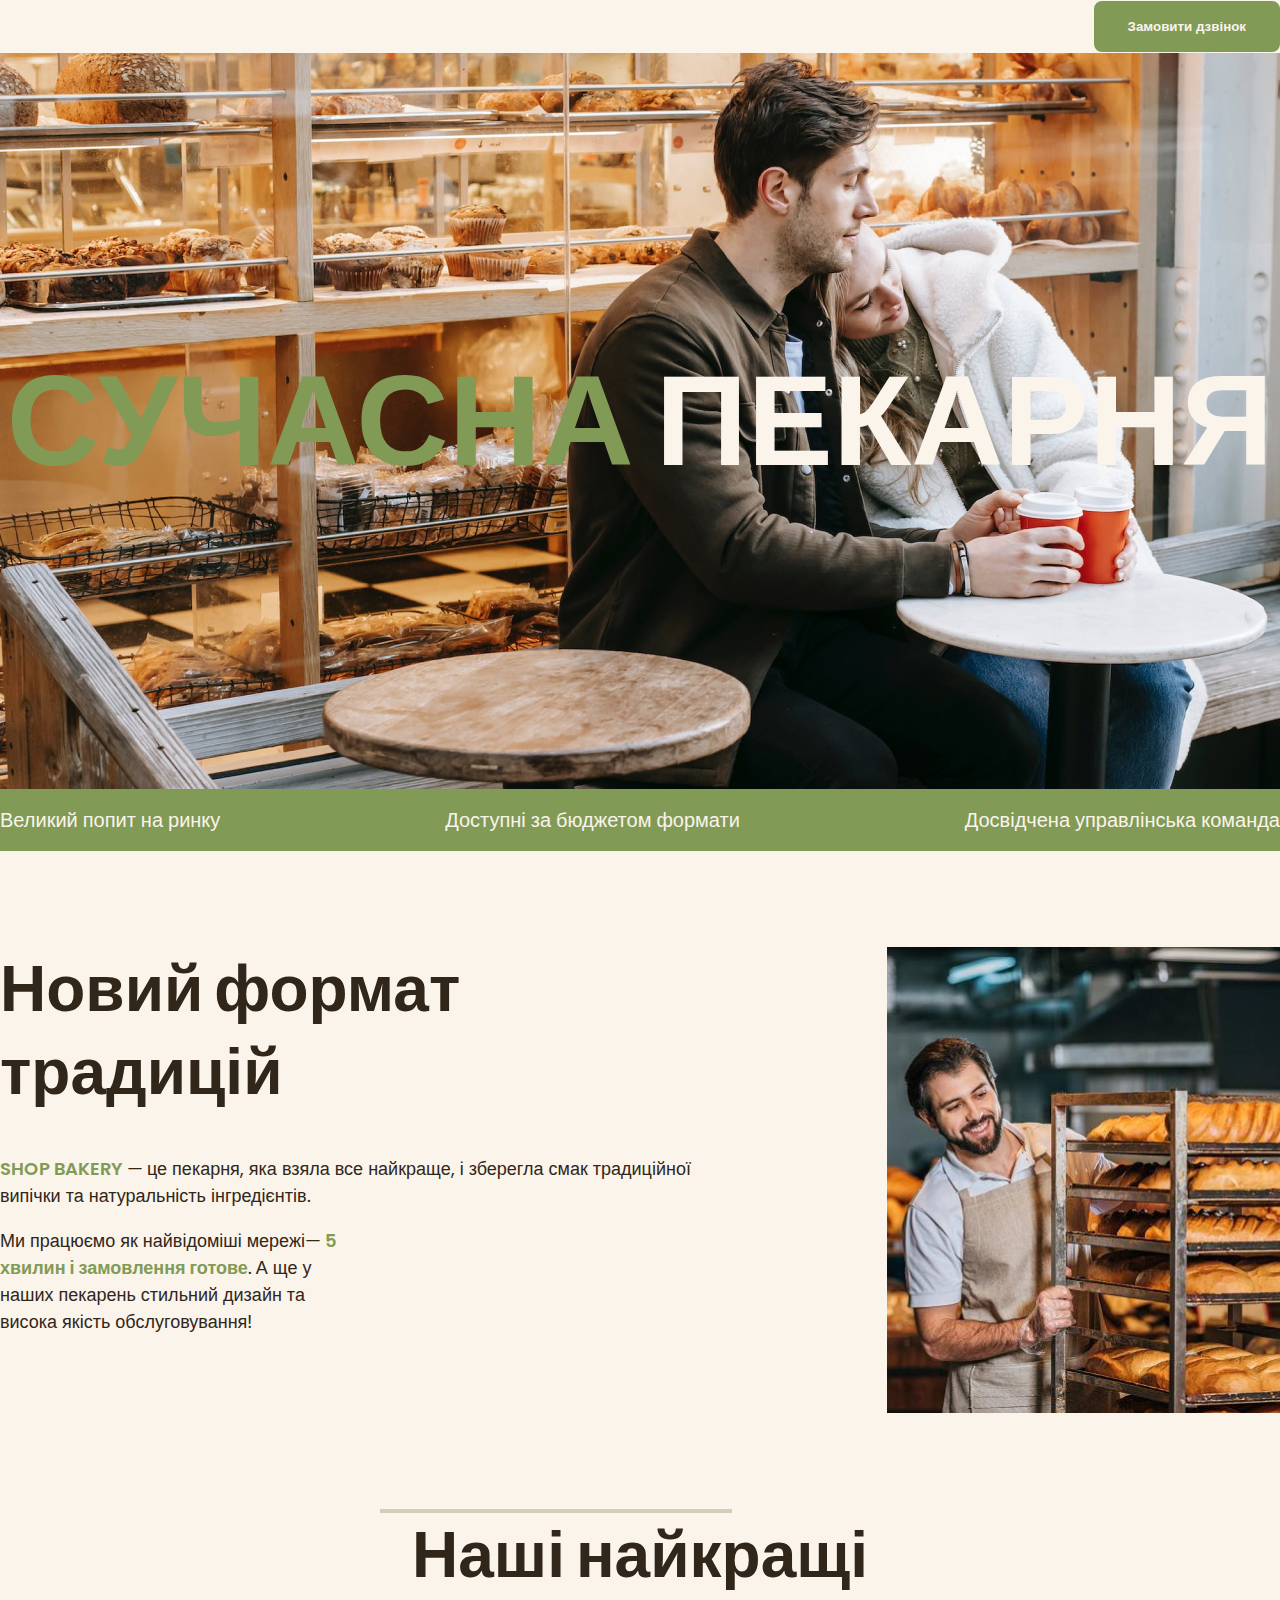
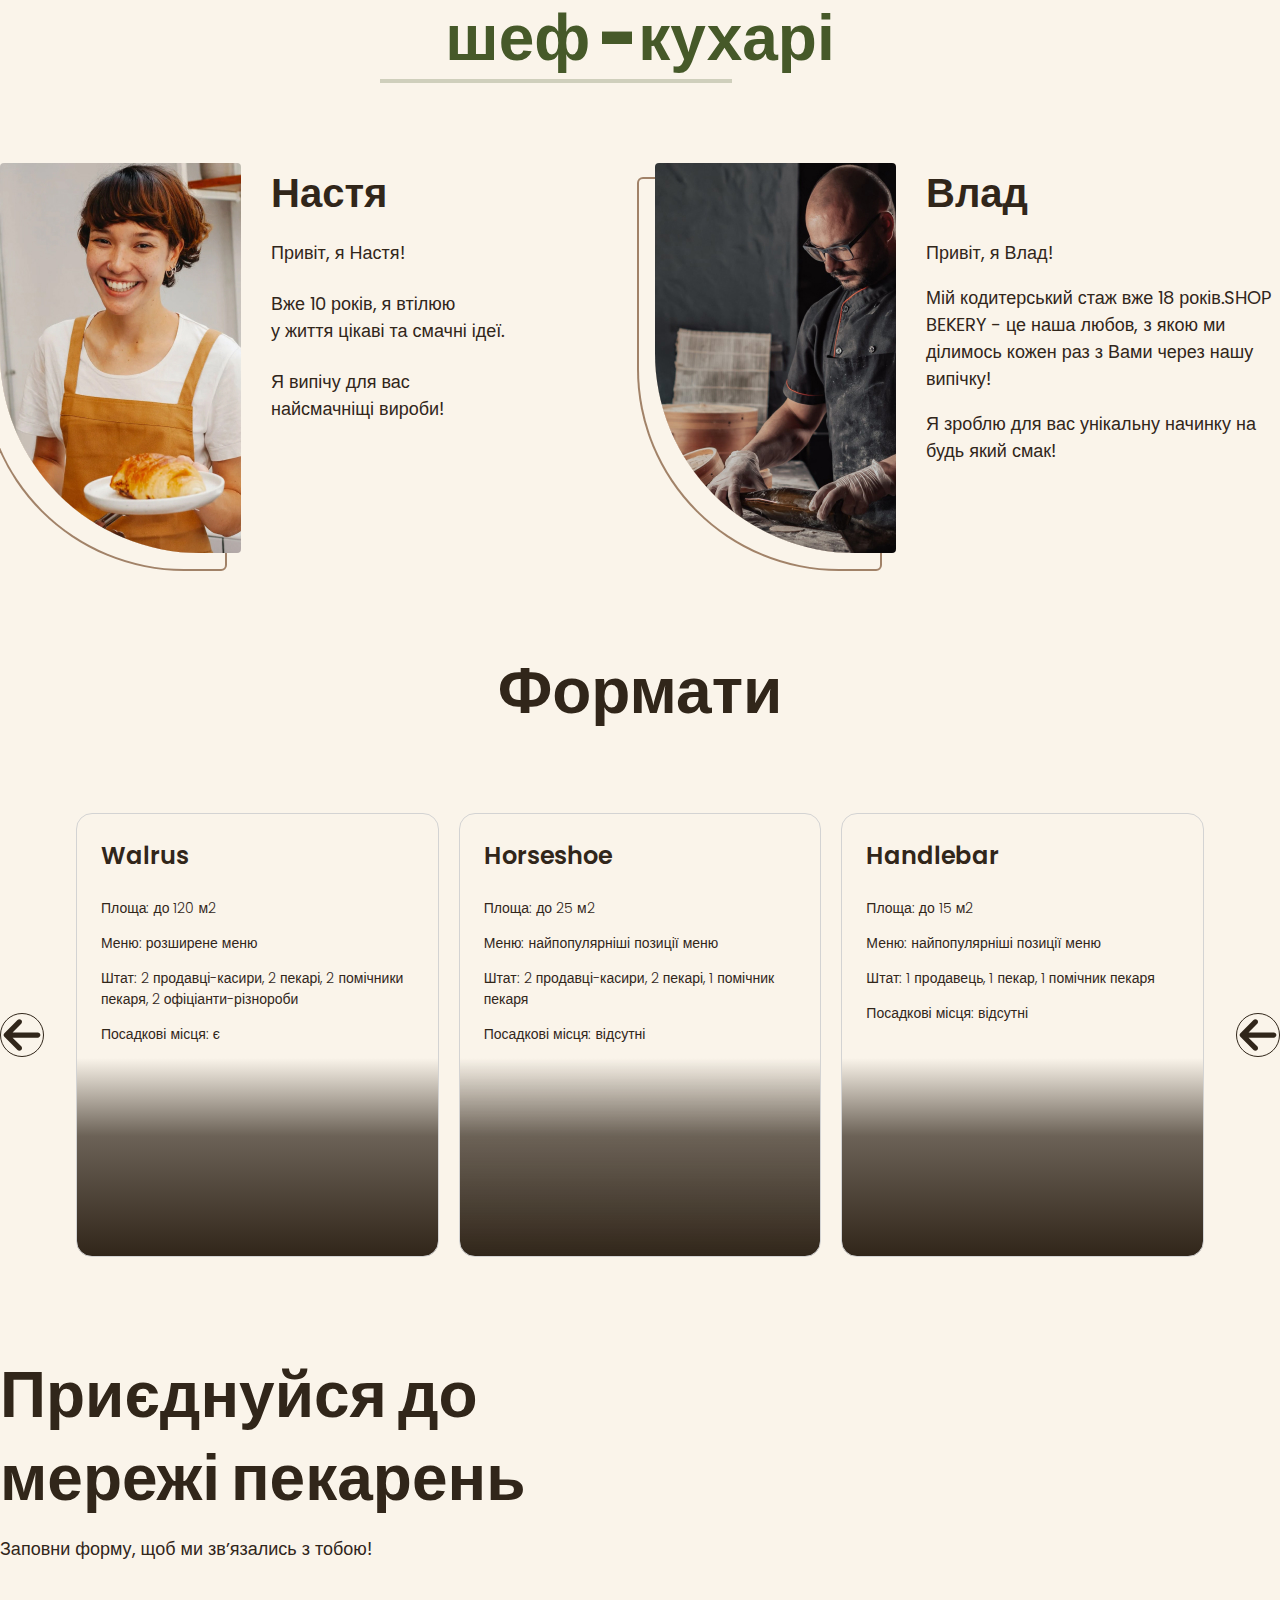
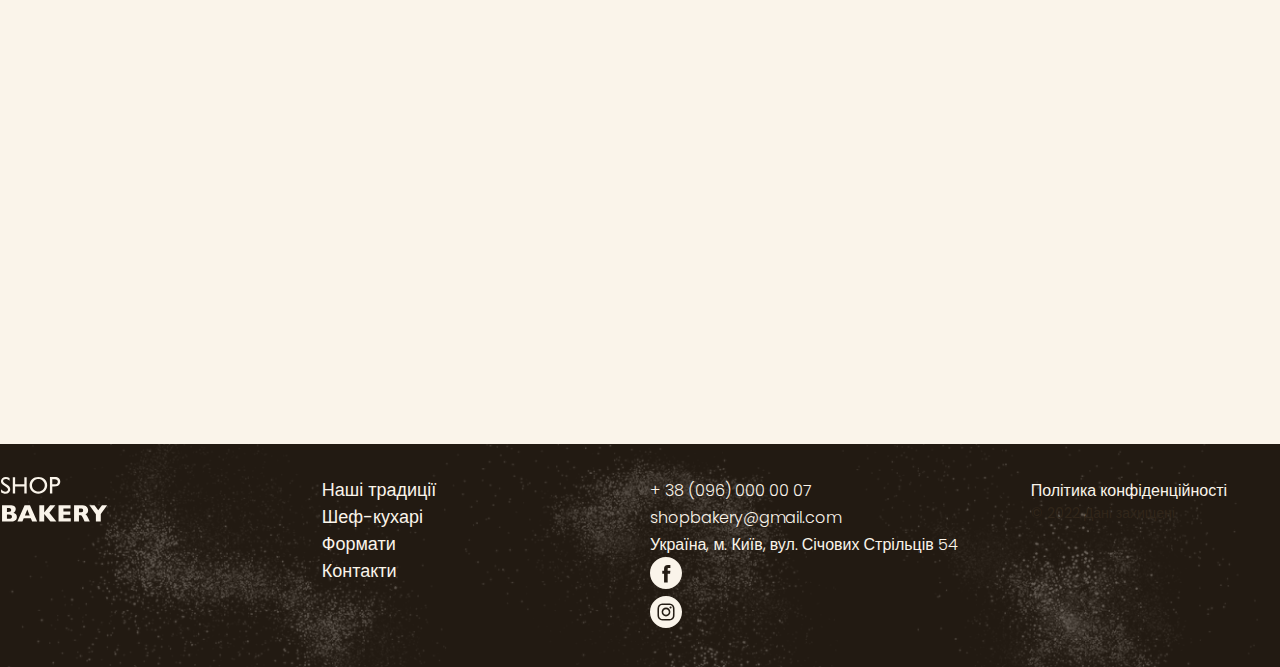
==== commit 826634b7: "add flex and icons" ====
--- a/index.html
+++ b/index.html
@@ -12,18 +12,20 @@
 <body>
     <header>
         <div class="container">
-            <nav>
-                <a href="/">
-                    <img src="./images/logo.svg" alt="Логотип сучасной пекарнi">
-                </a>
-                <ul>
-                    <li><a class="link" href="#traditions-section">Наші традиції</a></li>
-                    <li><a class="link" href="#chefs-section">Шеф-кухарі</a></li>
-                    <li><a class="link" href="#formats-section">Формати</a></li>
-                    <li><a class="link" href="#contact-section">Контакти</a></li>
-                </ul>
-            </nav>
-            <button class="button" type="button">Замовити дзвінок</button>
+            <div class="header-container">
+                <nav class="header-nav">
+                    <a href="/">
+                        <img src="./images/logo.svg" alt="Логотип сучасной пекарнi">
+                    </a>
+                    <ul class="header-menu">
+                        <li><a class="link" href="#traditions-section">Наші традиції</a></li>
+                        <li><a class="link" href="#chefs-section">Шеф-кухарі</a></li>
+                        <li><a class="link" href="#formats-section">Формати</a></li>
+                        <li><a class="link" href="#contact-section">Контакти</a></li>
+                    </ul>
+                </nav>
+                <button class="button" type="button">Замовити дзвінок</button>
+            </div>
         </div>
     </header>
 
@@ -33,145 +35,187 @@
                 <h1 class="hero-title"> <span class="accent">Сучасна</span> пекарня</h1>
             </div>
         </section>
-        <section>
+        <section class="advantages-section">
             <div class="container">
                 <h2 class="visually-hidden">Наші переваги</h2>
-            <ul class="advantages-list">
-                <li class="advantages-item">Великий попит на ринку </li>
-                <li class="advantages-item">Доступні за бюджетом формати</li>
-                <li class="advantages-item">Досвідчена управлінська команда</li>
-            </ul>
-            </div>
-        </section>
-        <section class='section traditions-section' id="traditions-section">
-            <div class="container">
-                <h2 class="traditions-title section-title">Новий формат традицій</h2>
-                <p class="traditions-text">
-                    <span class="brand uppercase">shop bakery</span> — це пекарня, яка взяла все найкраще, і зберегла
-                    смак
-                    традиційної випічки та
-                    натуральність інгредієнтів.
-                </p>
-                <p class="traditions-text">
-                    Ми працюємо як найвідоміші мережі—
-                    <span class="brand">5 хвилин і замовлення готове. </span>
-                    А ще у наших пекарень стильний дизайн
-                    та висока якість обслуговування!
-                </p>
-                <img src="./images/baker-man.jpg" alt="Чоловiк пекар дивиться на батони iз посмiшкою">
-            </div>
-        </section>
-        <section class='section' id="chefs-section">
-            <div class="container">
-                <div class="section">
-                    <h2 class="chefs-title section-title">Наші найкращі <span class="accent">шеф -кухарі</span></h2>
-                    <ul>
-                        <li>
-                            <article>
+                <ul class="advantages-list">
+                    <li class="advantages-item">Великий попит на ринку </li>
+                    <li class="advantages-item">Доступні за бюджетом формати</li>
+                    <li class="advantages-item">Досвідчена управлінська команда</li>
+                </ul>
+            </div>
+        </section>
+        <section class="traditions-section section" id="traditions-section">
+            <div class="container">
+                <div class="traditions-container">
+                    <div class="traditions-content">
+                        <h2 class="traditions-title section-title">Новий формат традицій</h2>
+                        <p class="traditions-text">
+                            <span class="brand uppercase">shop bakery</span> — це пекарня, яка взяла все найкраще, і
+                            зберегла
+                            смак
+                            традиційної випічки та
+                            натуральність інгредієнтів.
+                        </p>
+                        <p class="traditions-text limited">
+                            Ми працюємо як найвідоміші мережі—
+                            <span class="brand">5 хвилин і замовлення готове</span>.
+                            А ще у наших пекарень стильний дизайн
+                            та висока якість обслуговування!
+                        </p>
+                    </div>
+                    <img src="./images/baker-man.jpg" alt="Чоловiк пекар дивиться на батони iз посмiшкою">
+                </div>
+            </div>
+        </section>
+        <section class="section" id="chefs-section">
+            <div class="container">
+                <h2 class="chefs-title section-title centered">Наші найкращі <span class="accent">шеф -кухарі</span>
+                </h2>
+                <ul class="chefs-list">
+                    <li class="chefs-item">
+                        <article class="chef-card">
+                            <img class="chef-photo" src="./images/nastya-chef.jpg" alt="Nastya chef">
+                            <div>
                                 <h3 class="chef-title">Настя</h3>
-                                <p>Привіт, я Настя!</p>
-                                <p>Вже 10 років, я свтілюю у життя цікаві та смачні ідеї.</p>
-                                <p>Я випічу для вас найсмачніщі вироби!</p>
-                            </article>
-                        </li>
-                        <li>
-                            <article>
+                                <div class="chef-text">
+                                    <p>Привіт, я Настя!</p>
+                                    <p>Вже 10 років, я втілюю <br> у життя цікаві та смачні ідеї.</p>
+                                    <p>Я випічу для вас <br> найсмачніщі вироби!</p>
+                                </div>
+                            </div>
+                        </article>
+                    </li>
+                    <li class="chefs-item">
+                        <article class="chef-card">
+                            <img class="chef-photo" src="./images/vlad-chef.jpg" alt="Vlad chef">
+                            <div>
                                 <h3 class="chef-title">Влад</h3>
-                                <p>Привіт, я Влад!</p>
-                                <p>Мій кодитерський стаж вже 18 років.SHOP BEKERY - це наша любов, з якою ми ділимось кожен
+                                <p class="chef-text">Привіт, я Влад!</p>
+                                <p class="chef-text">Мій кодитерський стаж вже 18 років.SHOP BEKERY - це наша любов, з
+                                    якою ми ділимось
+                                    кожен
                                     раз
                                     з Вами
                                     через нашу випічку!</p>
-                                <p>Я зроблю для вас унікальну начинку на будь який смак!</p>
-                            </article>
-                        </li>
-                    </ul>
-                </div>
-            </div>
-        </section>
-        <section class='section' id="formats-section">
-            <div class="container">
-                <h2 class="formats-title section-title">Формати</h2>
-                <ul>
-                    <li>
-                        <article>
-                            <h3 class="format-title" lang="en">Walrus</h3>
-                            <div class="format-text">
-                                <p>Площа: до 120 м2</p>
-                                <p>Меню: розширене меню</p>
-                                <p>Штат: 2 продавці-касири, 2 пекарі, 2 помічники пекаря, 2 офіціанти-різнороби</p>
-                                <p>Посадкові місця: є</p>
-                            </div>
-                        </article>
-                    </li>
-                    <li>
-                        <article>
-                            <h3 class="format-title" lang="en">Horseshoe</h3>
-                            <div class="format-text">
-                                <p>Площа: до 25 м2</p>
-                                <p>Меню: найпопулярніші позиції меню</p>
-                                <p>Штат: 2 продавці-касири, 2 пекарі, 1 помічник пекаря</p>
-                                <p>Посадкові місця: відсутні</p>
-                            </div>
-                        </article>
-                    </li>
-                    <li>
-                        <article>
-                            <h3 class="format-title" lang="en">Handlebar</h3>
-                            <div class="format-text">
-                                <p>Площа: до 15 м2</p>
-                                <p>Меню: найпопулярніші позиції меню</p>
-                                <p>Штат: 1 продавець, 1 пекар, 1 помічник пекаря</p>
-                                <p>Посадкові місця: відсутні</p>
+                                <p class="chef-text">Я зроблю для вас унікальну начинку на будь який смак!</p>
                             </div>
                         </article>
                     </li>
                 </ul>
             </div>
         </section>
-        <section class='section' id="contact-section">
-            <div class="container">
-                <h2 class="contact-title section-title">Приєднуйся до мережі пекарень </h2>
-                <p>Заповни форму, щоб ми звʼязались з тобою!</p>
-                <iframe
-                    src="https://www.google.com/maps/embed?pb=!1m18!1m12!1m3!1d2540.163871257655!2d30.48865857637554!3d50.45667308691595!2m3!1f0!2f0!3f0!3m2!1i1024!2i768!4f13.1!3m3!1m2!1s0x40d4ce637bfe1717%3A0x5370c2254ad1b952!2z0YPQuy4g0KHQtdGH0LXQstGL0YUg0KHRgtGA0LXQu9GM0YbQvtCyLCA1NCwg0JrQuNC10LIsINCj0LrRgNCw0LjQvdCwLCAwMjAwMA!5e0!3m2!1sru!2spl!4v1699637494767!5m2!1sru!2spl"
-                    width="603" height="595" style="border:0;" allowfullscreen="" loading="lazy"
-                    referrerpolicy="no-referrer-when-downgrade"></iframe>
-            </div>
+        <section class='section' id="formats-section">
+            <div class="container">
+                <h2 class="formats-title section-title centered">Формати</h2>
+                <div class="formats-container">
+                    <button class="carousel-button" type="button">
+                        <svg width="42" height="42">
+                            <use href="./images/icons.svg#icon-arrow-left2"></use>
+                        </svg>
+                    </button>
+                    <ul class="formats-list">
+                        <li class="formats-item">
+                            <article class="format-card">
+                                <h3 class="format-title" lang="en">Walrus</h3>
+                                <div class="format-text">
+                                    <p>Площа: до 120 м2</p>
+                                    <p>Меню: розширене меню</p>
+                                    <p>Штат: 2 продавці-касири, 2 пекарі, 2 помічники пекаря, 2 офіціанти-різнороби</p>
+                                    <p>Посадкові місця: є</p>
+                                </div>
+                            </article>
+                        </li>
+                        <li class="formats-item">
+                            <article class="format-card">
+                                <h3 class="format-title" lang="en">Horseshoe</h3>
+                                <div class="format-text">
+                                    <p>Площа: до 25 м2</p>
+                                    <p>Меню: найпопулярніші позиції меню</p>
+                                    <p>Штат: 2 продавці-касири, 2 пекарі, 1 помічник пекаря</p>
+                                    <p>Посадкові місця: відсутні</p>
+                                </div>
+                            </article>
+                        </li>
+                        <li class="formats-item">
+                            <article class="format-card">
+                                <h3 class="format-title" lang="en">Handlebar</h3>
+                                <div class="format-text">
+                                    <p>Площа: до 15 м2</p>
+                                    <p>Меню: найпопулярніші позиції меню</p>
+                                    <p>Штат: 1 продавець, 1 пекар, 1 помічник пекаря</p>
+                                    <p>Посадкові місця: відсутні</p>
+                                </div>
+                            </article>
+                        </li>
+                    </ul>
+                    <button class="carousel-button" type="button">
+                        <svg width="42" height="42">
+                            <use href="./images/icons.svg#icon-arrow-left2"></use>
+                        </svg>
+                    </button>
+                </div>
+            </div>
+        </section>
+        <section class='contact-section section' id="contact-section">
+            <div class="container">
+                <div class="contact-container">
+                    <div class="contact-form">
+                        <h2 class="contact-title section-title">Приєднуйся до мережі пекарень </h2>
+                        <p>Заповни форму, щоб ми звʼязались з тобою!</p>
+                        <!-- form -->
+                    </div>
+                    <iframe class="contact-map"
+                        src="https://www.google.com/maps/embed?pb=!1m18!1m12!1m3!1d2540.163871257655!2d30.48865857637554!3d50.45667308691595!2m3!1f0!2f0!3f0!3m2!1i1024!2i768!4f13.1!3m3!1m2!1s0x40d4ce637bfe1717%3A0x5370c2254ad1b952!2z0YPQuy4g0KHQtdGH0LXQstGL0YUg0KHRgtGA0LXQu9GM0YbQvtCyLCA1NCwg0JrQuNC10LIsINCj0LrRgNCw0LjQvdCwLCAwMjAwMA!5e0!3m2!1sru!2spl!4v1699637494767!5m2!1sru!2spl"
+                        width="603" height="595" style="border:0;" allowfullscreen="" loading="lazy"
+                        referrerpolicy="no-referrer-when-downgrade"></iframe>
+                </div>
+            </div>
+
         </section>
     </main>
-    <footer>
+    <footer class="footer">
         <div class="container">
-            <nav>
-                <a href="#">
-                    <img src="./images/logo.svg" alt="Логотип сучасной пекарнi">
-                </a>
-                <ul>
-                    <li><a class="link" href="#">Наші традиції</a></li>
-                    <li><a class="link" href="#">Шеф-кухарі</a></li>
-                    <li><a class="link" href="#">Формати</a></li>
-                    <li><a class="link" href="#">Контакти</a></li>
-                </ul>
-            </nav>
-            <address>
-                <ul>
-                    <li><a class="address-link" href="tel:+380960000007">+ 38 (096) 000 00 07</a></li>
-                    <li><a class="address-link" href="mailto:shopbakery@gmail.com">shopbakery@gmail.com</a></li>
-                    <li><a class="address-link" href="https://maps.app.goo.gl/L5JPD3uZBrk4wRTh7"
-                            target="_blank">Україна, м.
-                            Київ, вул. Січових
-                            Стрільців 54</a>
-                    </li>
-                    <li><a href="#">
-                            <!-- fb icon -->
-                        </a></li>
-                    <li><a href="#">
-                            <!-- instagram icon -->
-                        </a></li>
-                </ul>
-                <a class="address-link" href="#" target="_blank">Політика конфіденційності</a>
-                <p class="address-copyright">&copy; 2022 Дані захищені</p>
-            </address>
+            <div class="footer-container">
+                <nav class="footer-nav">
+                    <div class="footer-logo">
+                        <a href="#">
+                            <img src="./images/logo.svg" alt="Логотип сучасной пекарнi">
+                        </a>
+                    </div>
+                    <ul class="footer-menu">
+                        <li><a class="link" href="#">Наші традиції</a></li>
+                        <li><a class="link" href="#">Шеф-кухарі</a></li>
+                        <li><a class="link" href="#">Формати</a></li>
+                        <li><a class="link" href="#">Контакти</a></li>
+                    </ul>
+                </nav>
+                <address class="footer-address">
+                    <ul class="address-list">
+                        <li><a class="address-link" href="tel:+380960000007">+ 38 (096) 000 00 07</a></li>
+                        <li><a class="address-link" href="mailto:shopbakery@gmail.com">shopbakery@gmail.com</a></li>
+                        <li><a class="address-link" href="https://maps.app.goo.gl/L5JPD3uZBrk4wRTh7"
+                                target="_blank">Україна, м.
+                                Київ, вул. Січових
+                                Стрільців 54</a>
+                        </li>
+                        <li><a href="#">
+                                <svg class="address-icon" width="32" height="32">
+                                    <use href="./images/icons.svg#icon-facebook"></use>
+                                </svg>
+                            </a></li>
+                        <li><a href="#">
+                                <svg class="address-icon" width="32" height="32">
+                                    <use href="./images/icons.svg#icon-instagram"></use>
+                                </svg>
+                            </a></li>
+                    </ul>
+                    <div class="address-info">
+                        <a class="address-link" href="#" target="_blank">Політика конфіденційності</a>
+                        <p class="address-copyright">&copy; 2022 Дані захищені</p>
+                    </div>
+                </address>
+            </div>
         </div>
     </footer>
 </body>
--- a/css/styles.css
+++ b/css/styles.css
@@ -26,22 +26,27 @@
 :root {
 	--color-primary-dark: #31261a;
 	--color-primary-light: #faf4ea;
+	--color-secondary-dark: #a18268;
 	--color-brand-dark: #465929;
-	--color-brand-light: #819b57;
+	--color-brand-normal: #819b57;
+	--color-brand-light: #cfcfbc;
 }
 
 /* Base */
-* {
+*,
+*::before,
+*::after {
 	box-sizing: border-box;
 }
 
 body {
 	color: var(--color-primary-dark);
+	background-color: var(--color-primary-light);
 	font-family: 'Poppins', sans-serif;
 	font-size: 18px;
 	font-weight: 400;
 	line-height: 1.5;
-    margin: 0;
+	margin: 0;
 }
 
 h1,
@@ -54,11 +59,17 @@
 	margin-top: 0;
 }
 
+a {
+	display: inline-block;
+}
+
 address {
 	font-style: normal;
 }
 
 ul {
+	margin: 0;
+	padding: 0;
 	list-style-type: none;
 }
 
@@ -76,18 +87,18 @@
 }
 
 .container {
-    width: 100%;
-    max-width: 1288px;
-    margin: 0 auto;
+	width: 100%;
+	max-width: 1288px;
+	margin: 0 auto;
 }
 
 /* Button */
 .button {
-    padding: 16px 32px;
+	padding: 16px 32px;
 	color: var(--color-primary-light);
 	font-weight: 600;
-	background-color: var(--color-brand-light);
-	border: 2px solid var(--color-brand-light);
+	background-color: var(--color-brand-normal);
+	border: 2px solid var(--color-brand-normal);
 	border-radius: 8px;
 	cursor: pointer;
 }
@@ -104,14 +115,37 @@
 }
 
 .link:hover {
-	color: var(--color-brand-light);
-	font-weight: 600;
-	text-decoration: underline;
+	color: var(--color-brand-normal);
+}
+
+/* Header */
+.header-container {
+	display: flex;
+	align-items: center;
+	gap: 40px;
+}
+
+.header-nav {
+	display: flex;
+	align-items: center;
+	flex-grow: 1;
+	gap: 40px;
+}
+
+.header-menu {
+	display: flex;
+	gap: 64px;
+	flex-grow: 1;
+	justify-content: center;
 }
 
 /* Hero section */
 .hero-section {
 	padding: 272px 0;
+	background-image: url(../images/hero-section-background.jpg);
+	background-repeat: no-repeat;
+	background-position: center top;
+	background-size: cover;
 }
 
 .hero-title {
@@ -124,18 +158,25 @@
 }
 
 .hero-title .accent {
-	color: var(--color-brand-light);
+	color: var(--color-brand-normal);
 }
 
 /* Advantages section */
+.advantages-section {
+	padding: 16px 0;
+	background-color: var(--color-brand-normal);
+}
+
 .advantages-list {
-	color: var(--color-primary-light);
-	background-color: var(--color-brand-light);
+	display: flex;
+	justify-content: space-between;
+	gap: 40px;
 }
 
 .advantages-item {
 	font-size: 20px;
 	font-weight: 300;
+	color: var(--color-primary-light);
 }
 
 .section-title {
@@ -144,6 +185,10 @@
 	line-height: 1.3;
 }
 
+.section-title.centered {
+	text-align: center;
+}
+
 .section-title .accent {
 	color: var(--color-brand-dark);
 }
@@ -153,12 +198,22 @@
 	padding-top: 96px;
 }
 
+.traditions-container {
+	display: flex;
+	justify-content: space-between;
+	gap: 40px;
+}
+
+.traditions-content {
+	max-width: 710px;
+}
+
 .traditions-title {
 	margin-bottom: 42px;
 }
 
 .traditions-text .brand {
-	color: var(--color-brand-light);
+	color: var(--color-brand-normal);
 	font-weight: 600;
 }
 
@@ -166,9 +221,43 @@
 	text-transform: uppercase;
 }
 
+.traditions-text.limited {
+	max-width: 340px;
+}
+
 /* Chefs section */
 .chefs-title {
-	margin-bottom: 80px;
+	max-width: 520px;
+	margin: 0 auto 80px;
+}
+
+.chefs-title::before,
+.chefs-title::after {
+	display: block;
+	width: 352px;
+	border: 2px solid var(--color-brand-light);
+	content: '';
+}
+
+.chefs-list {
+	display: flex;
+	flex-wrap: wrap;
+	gap: 40px 30px;
+}
+
+.chefs-item {
+	flex-basis: calc((100% - 30px) / 2);
+}
+
+.chef-card {
+	display: flex;
+	gap: 30px;
+}
+
+.chef-photo {
+	border-radius: 4px 4px 4px 200px;
+	box-shadow: -16px 16px 0 0 var(--color-primary-light),
+		-16px 16px 0 2px var(--color-secondary-dark);
 }
 
 .chef-title {
@@ -177,7 +266,44 @@
 	font-weight: 600;
 }
 
+.chef-text p {
+	margin-bottom: 24px;
+}
+
+.chef-text p:last-child {
+	margin-bottom: 0;
+}
+
 /* Formats section */
+.formats-container {
+	display: flex;
+	align-items: center;
+	gap: 32px;
+}
+
+.formats-list {
+	display: flex;
+	flex-wrap: wrap;
+	gap: 20px;
+}
+
+.formats-item {
+	flex-basis: calc((100% - 40px) / 3);
+}
+
+.format-card {
+	height: 444px;
+	padding: 24px;
+	background-image: linear-gradient(
+		180deg,
+		rgba(49, 38, 26, 0) 55.21%,
+		rgba(49, 38, 26, 0.71) 72.92%,
+		var(--color-primary-dark) 100%
+	);
+	border: 1px solid lightgray; /* remove*/
+	border-radius: 16px;
+}
+
 .formats-title {
 	margin-bottom: 80px;
 }
@@ -192,12 +318,74 @@
 	font-weight: 300;
 }
 
+/* Carousel */
+.carousel-button {
+	display: flex;
+	justify-content: center;
+	align-items: center;
+	flex-shrink: 0;
+	width: 44px;
+	height: 44px;
+	padding: 0;
+	fill: var(--color-primary-dark);
+	background-color: transparent;
+	border-radius: 50%;
+	border: 1px solid var(--color-primary-dark);
+	cursor: pointer;
+}
+
+.carousel-button:hover {
+	background-color: var(--color-primary-dark);
+	fill: var(--color-primary-light);
+}
+
 /* Contact section */
+.contact-section {
+	padding-bottom: 96px;
+}
+
+.contact-container {
+	display: flex;
+	gap: 32px;
+}
+
+.contact-map {
+	flex-shrink: 0;
+	border-radius: 16px;
+	border: none;
+}
+
 .contact-title {
 	margin-bottom: 16px;
 }
 
 /* Footer */
+.footer {
+	padding: 32px 0;
+}
+
+.footer-container {
+	display: flex;
+	gap: 20px;
+}
+
+.footer-nav,
+.footer-address {
+	display: flex;
+	flex-basis: 50%;
+	gap: 20px;
+}
+
+.footer-logo,
+.footer-menu {
+	flex-grow: 1;
+}
+
+.address-list,
+.address-info {
+	flex-grow: 1;
+}
+
 .address-link {
 	color: var(--color-primary-light);
 	font-size: 16px;
@@ -206,9 +394,25 @@
 }
 
 .address-link:hover {
-	color: var(--color-brand-light);
+	color: var(--color-brand-normal);
+}
+
+.address-icon {
+	fill: var(--color-primary-light);
+}
+
+.address-icon:hover {
+	fill: var(--color-brand-normal);
 }
 
 .address-copyright {
 	font-size: 14px;
 }
+
+.footer {
+	background-color: var(--color-primary-dark);
+	background-image: url(../images/footer-background.png);
+	background-repeat: no-repeat;
+	background-size: cover;
+	background-position: center;
+}
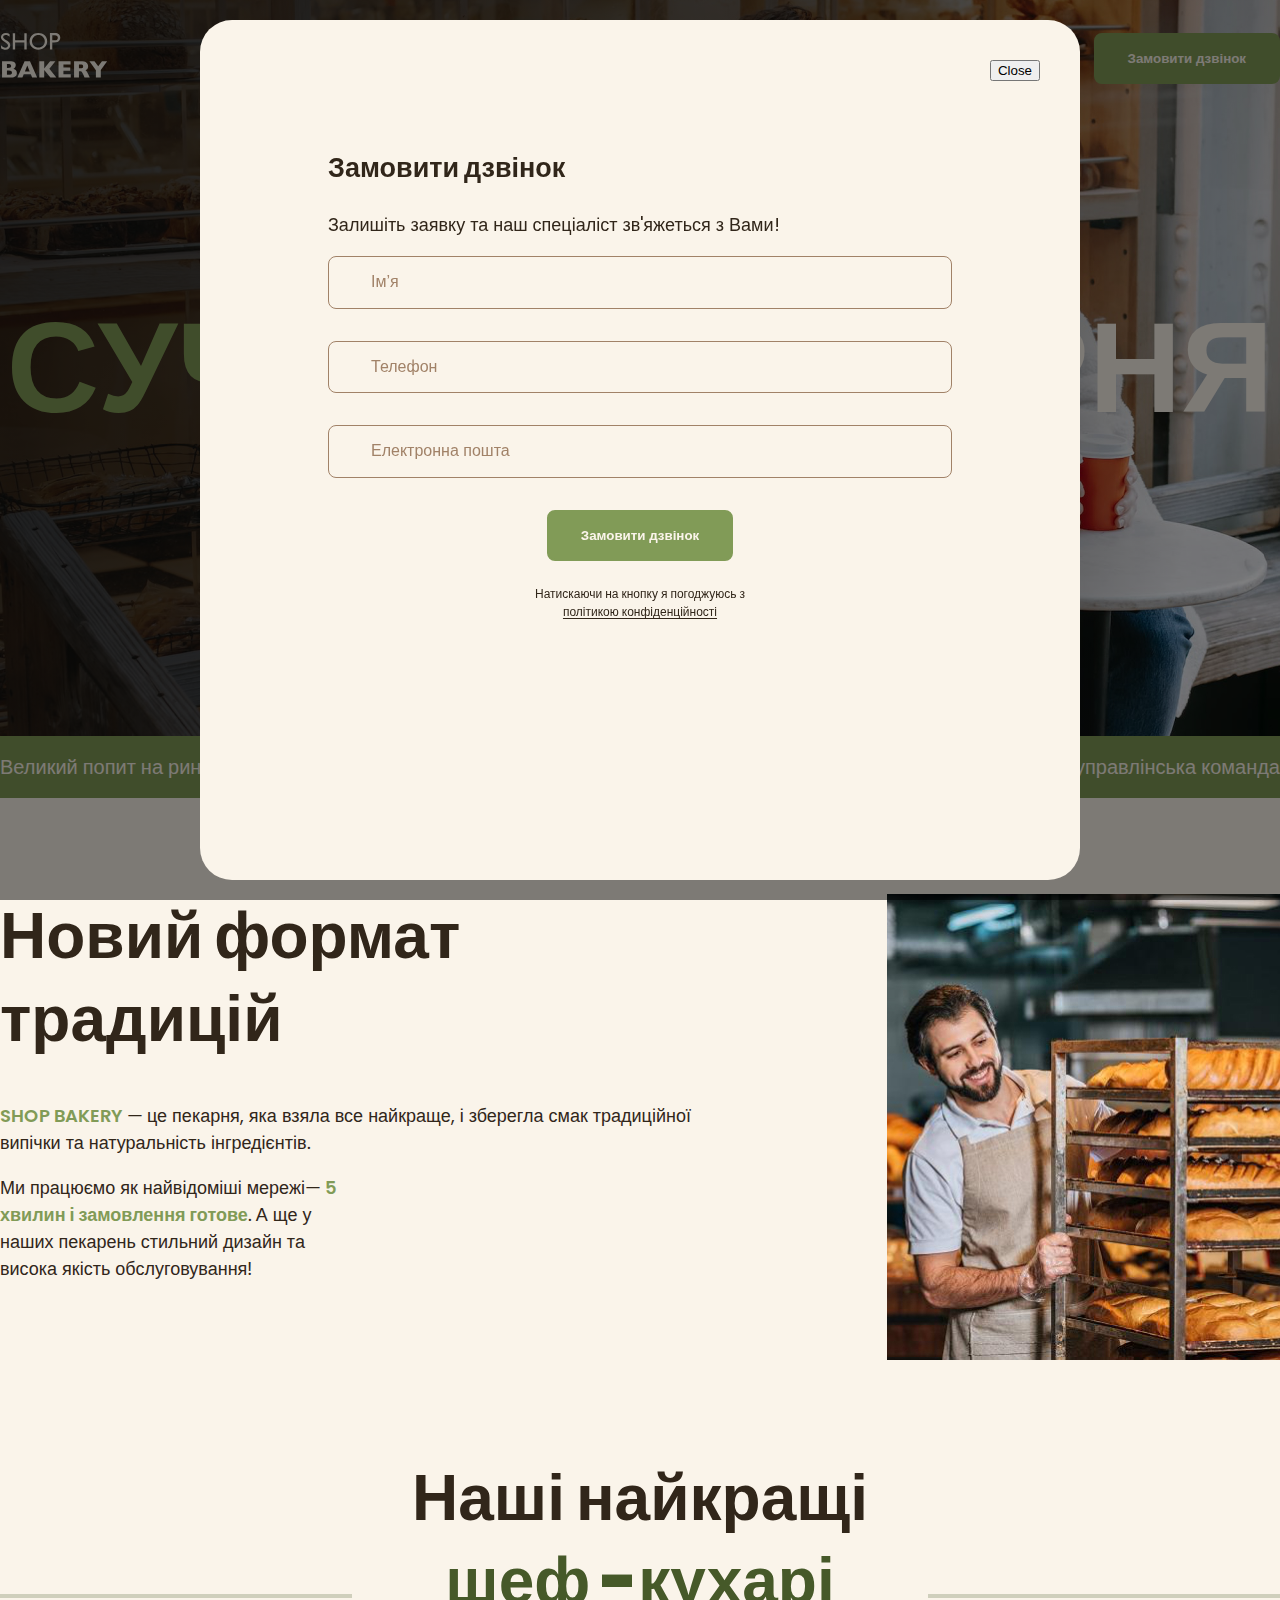
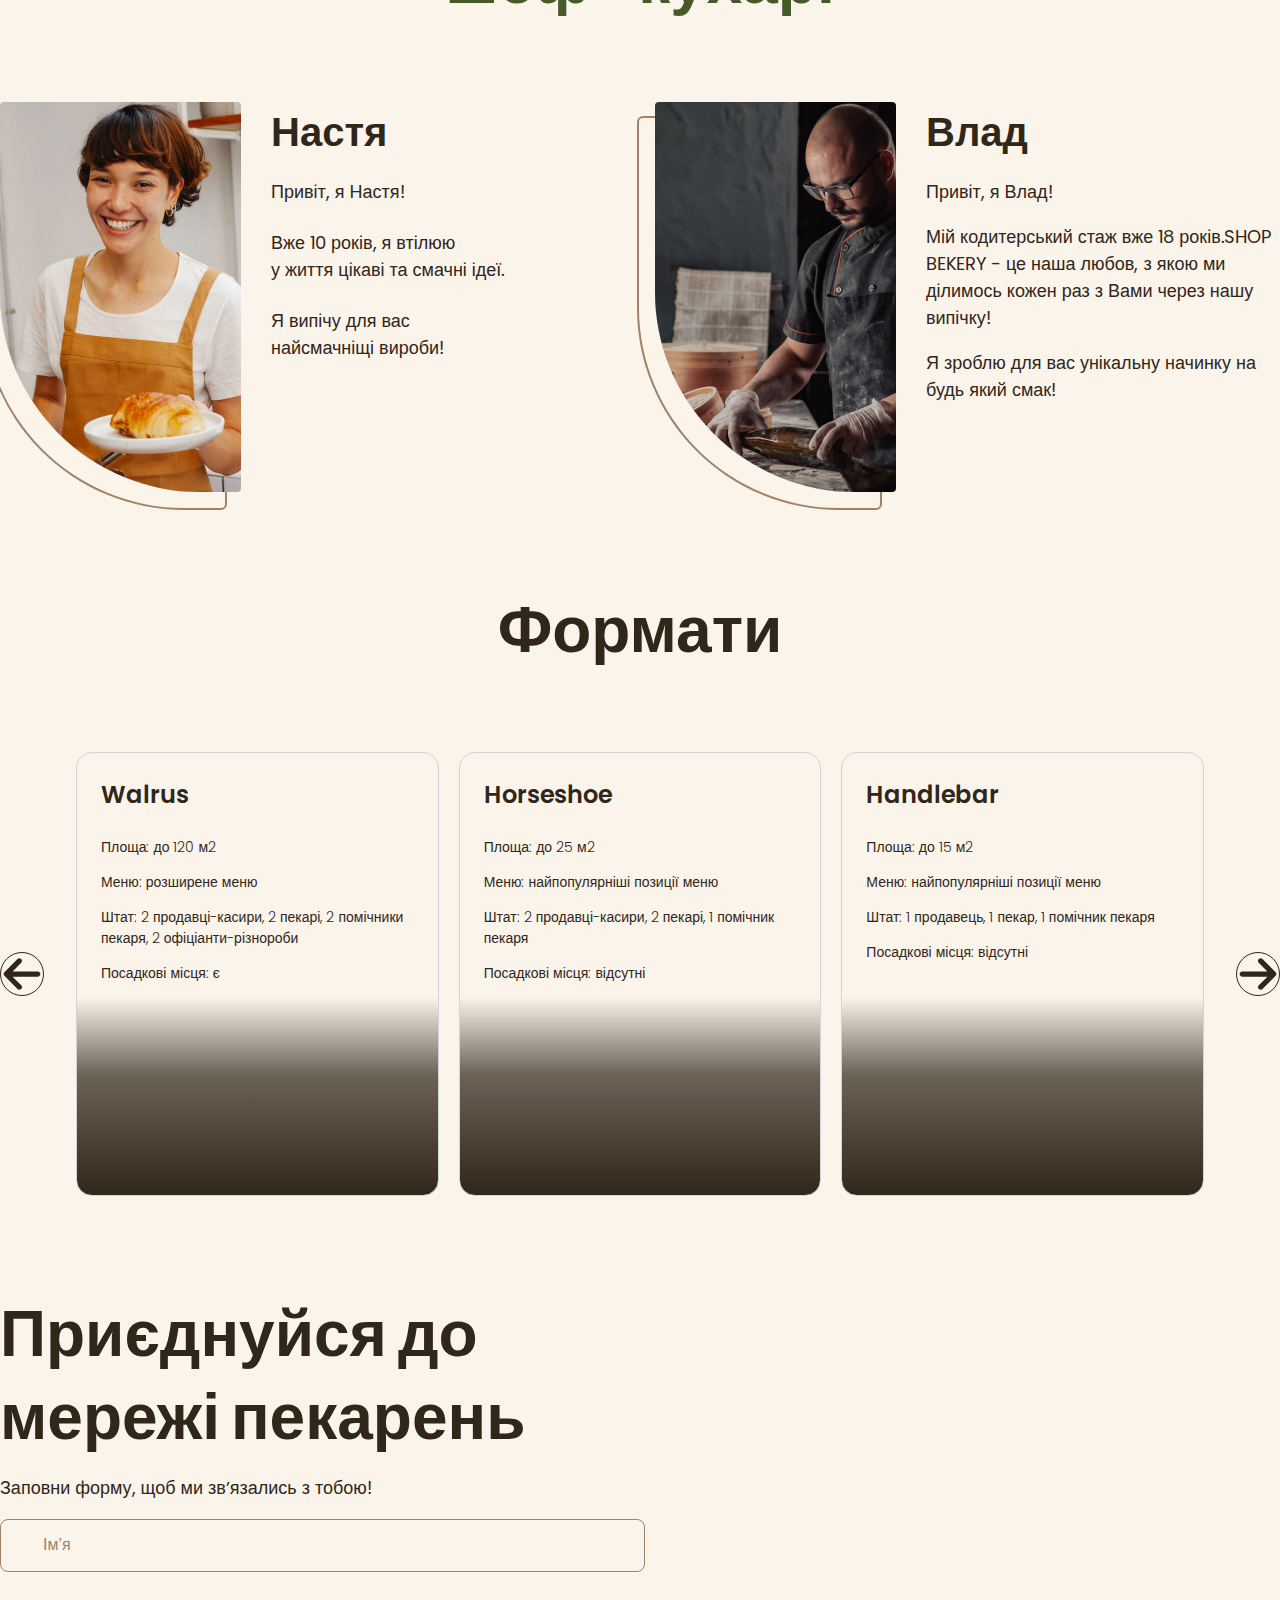
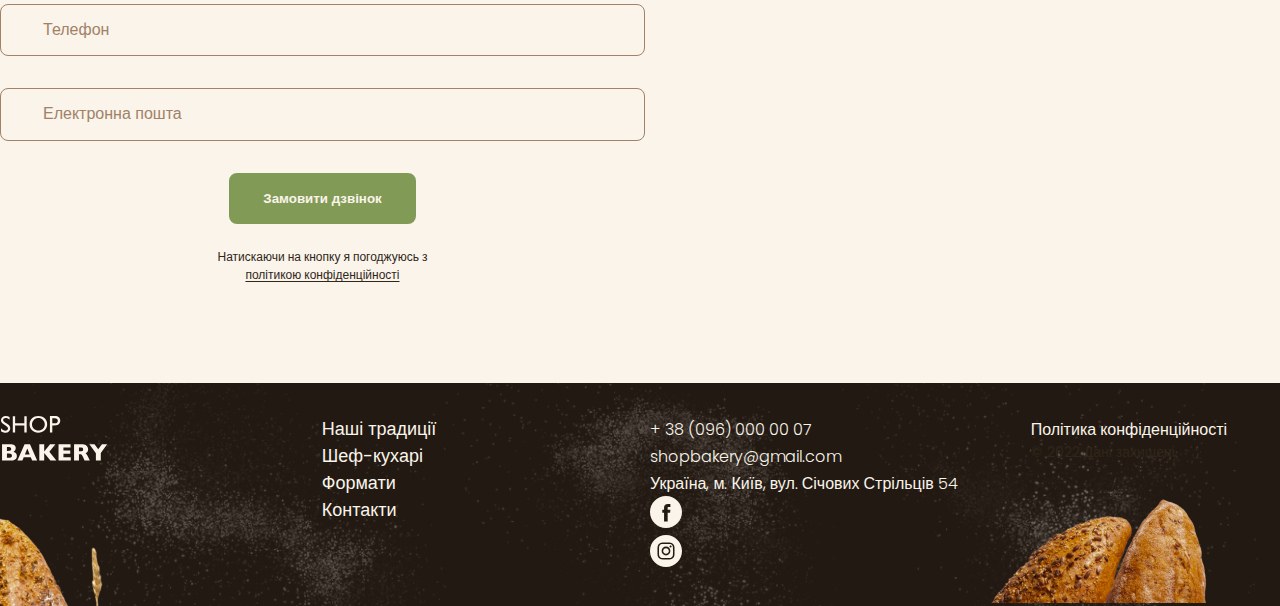
==== commit b4115ac4: "add forms" ====
--- a/index.html
+++ b/index.html
@@ -10,7 +10,7 @@
 </head>
 
 <body>
-    <header>
+    <header class="header">
         <div class="container">
             <div class="header-container">
                 <nav class="header-nav">
@@ -24,7 +24,7 @@
                         <li><a class="link" href="#contact-section">Контакти</a></li>
                     </ul>
                 </nav>
-                <button class="button" type="button">Замовити дзвінок</button>
+                <button class="button modal-btn-open" type="button">Замовити дзвінок</button>
             </div>
         </div>
     </header>
@@ -70,7 +70,8 @@
         </section>
         <section class="section" id="chefs-section">
             <div class="container">
-                <h2 class="chefs-title section-title centered">Наші найкращі <span class="accent">шеф -кухарі</span>
+                <h2 class="chefs-title section-title centered">Наші найкращі <br> <span class="accent">шеф
+                        -кухарі</span>
                 </h2>
                 <ul class="chefs-list">
                     <li class="chefs-item">
@@ -149,7 +150,7 @@
                             </article>
                         </li>
                     </ul>
-                    <button class="carousel-button" type="button">
+                    <button class="carousel-button next" type="button">
                         <svg width="42" height="42">
                             <use href="./images/icons.svg#icon-arrow-left2"></use>
                         </svg>
@@ -163,7 +164,25 @@
                     <div class="contact-form">
                         <h2 class="contact-title section-title">Приєднуйся до мережі пекарень </h2>
                         <p>Заповни форму, щоб ми звʼязались з тобою!</p>
-                        <!-- form -->
+                        <form name="contact-form" autocomplete="off">
+                            <div class="form-field">
+                                <label class="form-label visually-hidden" for="user-name"></label>
+                                <input class="form-input" type="text" id="user-name" name="user-name" placeholder="Ім’я">
+                            </div>
+            
+                            <div class="form-field">
+                                <label class="form-label visually-hidden" for="user-tel"></label>
+                                <input class="form-input" type="tel" id="user-tel" name="user-tel" placeholder="Телефон">
+                            </div>
+            
+                            <div class="form-field">
+                                <label class="form-label visually-hidden" for="user-email"></label>
+                                <input class="form-input" type="email" id="user-email" name="user-email" placeholder="Електронна пошта">
+                            </div>
+            
+                            <button class="form-button button" type="submit">Замовити дзвінок</button>
+                            <p class="form-terms">Натискаючи на кнопку я погоджуюсь з <a class="form-terms-link" href="#">політикою конфіденційності</a></p>
+                        </form>
                     </div>
                     <iframe class="contact-map"
                         src="https://www.google.com/maps/embed?pb=!1m18!1m12!1m3!1d2540.163871257655!2d30.48865857637554!3d50.45667308691595!2m3!1f0!2f0!3f0!3m2!1i1024!2i768!4f13.1!3m3!1m2!1s0x40d4ce637bfe1717%3A0x5370c2254ad1b952!2z0YPQuy4g0KHQtdGH0LXQstGL0YUg0KHRgtGA0LXQu9GM0YbQvtCyLCA1NCwg0JrQuNC10LIsINCj0LrRgNCw0LjQvdCwLCAwMjAwMA!5e0!3m2!1sru!2spl!4v1699637494767!5m2!1sru!2spl"
@@ -218,6 +237,35 @@
             </div>
         </div>
     </footer>
+
+    <div class="backdrop ">
+        <div class="modal">
+            <button class="modal-btn-close" type="button">Close</button>
+            <h2>Замовити дзвінок</h2>
+            <p>Залишіть заявку та наш спеціаліст зв'яжеться з Вами!</p>
+            <form name="modal-form" autocomplete="off" novalidate>
+                <div class="form-field">
+                    <label class="form-label visually-hidden" for="user-name"></label>
+                    <input class="form-input" type="text" id="user-name" name="user-name" placeholder="Ім’я">
+                </div>
+
+                <div class="form-field">
+                    <label class="form-label visually-hidden" for="user-tel"></label>
+                    <input class="form-input" type="tel" id="user-tel" name="user-tel" placeholder="Телефон">
+                </div>
+
+                <div class="form-field">
+                    <label class="form-label visually-hidden" for="user-email"></label>
+                    <input class="form-input" type="email" id="user-email" name="user-email" placeholder="Електронна пошта">
+                </div>
+
+                <button class="form-button button" type="submit">Замовити дзвінок</button>
+                <p class="form-terms">Натискаючи на кнопку я погоджуюсь з <a class="form-terms-link" href="#">політикою конфіденційності</a></p>
+            </form>
+        </div>
+    </div>
+
+    <script src="./js/modal.js"></script>
 </body>
 
 </html>--- a/css/styles.css
+++ b/css/styles.css
@@ -112,6 +112,7 @@
 .link {
 	color: var(--color-primary-light);
 	text-decoration: none;
+	transition: color 0.3s;
 }
 
 .link:hover {
@@ -119,6 +120,14 @@
 }
 
 /* Header */
+.header {
+	position: absolute;
+	top: 0;
+	left: 0;
+	width: 100%;
+	padding-top: 32px;
+}
+
 .header-container {
 	display: flex;
 	align-items: center;
@@ -142,7 +151,13 @@
 /* Hero section */
 .hero-section {
 	padding: 272px 0;
-	background-image: url(../images/hero-section-background.jpg);
+	background-image: linear-gradient(
+			103deg,
+			rgba(18, 18, 17, 0.78) 2.03%,
+			rgba(18, 18, 17, 0.6) 58.46%,
+			rgba(18, 18, 17, 0) 90.36%
+		),
+		url(../images/hero-section-background.jpg);
 	background-repeat: no-repeat;
 	background-position: center top;
 	background-size: cover;
@@ -227,16 +242,25 @@
 
 /* Chefs section */
 .chefs-title {
-	max-width: 520px;
+	position: relative;
 	margin: 0 auto 80px;
 }
 
 .chefs-title::before,
 .chefs-title::after {
-	display: block;
+	position: absolute;
+	bottom: 24px;
 	width: 352px;
 	border: 2px solid var(--color-brand-light);
 	content: '';
+}
+
+.chefs-title::before {
+	left: 0;
+}
+
+.chefs-title::after {
+	right: 0;
 }
 
 .chefs-list {
@@ -302,6 +326,11 @@
 	);
 	border: 1px solid lightgray; /* remove*/
 	border-radius: 16px;
+	transition: transform 0.3s;
+}
+
+.format-card:hover {
+	transform: scale(1.05);
 }
 
 .formats-title {
@@ -339,6 +368,10 @@
 	fill: var(--color-primary-light);
 }
 
+.carousel-button.next {
+	transform: rotate(180deg);
+}
+
 /* Contact section */
 .contact-section {
 	padding-bottom: 96px;
@@ -362,6 +395,34 @@
 /* Footer */
 .footer {
 	padding: 32px 0;
+	position: relative;
+	background-color: var(--color-primary-dark);
+	background-image: url(../images/footer-background.png);
+	background-repeat: no-repeat;
+	background-size: cover;
+	background-position: center;
+}
+
+.footer::before,
+.footer::after {
+	position: absolute;
+	bottom: 0;
+	background-repeat: no-repeat;
+	content: '';
+}
+
+.footer::before {
+	width: 180px;
+	height: 120px;
+	left: 0;
+	background-image: url(../images/decor-bread-small.png);
+}
+
+.footer::after {
+	width: 380px;
+	height: 190px;
+	right: 0;
+	background-image: url(../images/decor-bread-large.png);
 }
 
 .footer-container {
@@ -409,10 +470,94 @@
 	font-size: 14px;
 }
 
-.footer {
-	background-color: var(--color-primary-dark);
-	background-image: url(../images/footer-background.png);
-	background-repeat: no-repeat;
-	background-size: cover;
-	background-position: center;
-}
+/* Modal */
+.backdrop {
+	position: fixed;
+	top: 0;
+	left: 0;
+	right: 0;
+	bottom: 0;
+	display: flex;
+	align-items: center;
+	justify-content: center;
+	padding: 20px 0;
+	background-color: rgba(0, 0, 0, 0.5);
+	transition: opacity 0.3s, visibility 0.3s;
+}
+
+.backdrop.is-hidden {
+	opacity: 0;
+	visibility: hidden;
+	pointer-events: none;
+}
+
+.modal {
+	position: relative;
+	width: 100%;
+	max-width: 880px;
+	height: 100%;
+	max-height: 880px;
+	padding: 128px;
+	background-color: var(--color-primary-light);
+	border-radius: 32px;
+	overflow-y: auto;
+}
+
+.modal-btn-close {
+	position: absolute;
+	top: 40px;
+	right: 40px;
+}
+
+/* Form */
+.form-field {
+	margin-bottom: 32px;
+}
+
+.form-label {
+	display: block;
+}
+
+.form-input {
+	padding: 16px 42px;
+	width: 100%;
+	font-size: 16px;
+	line-height: 1.17;
+	border-radius: 8px;
+	border: 1px solid var(--color-secondary-dark);
+	background-color: transparent;
+}
+
+.form-input:focus {
+	border-color: var(--color-brand-normal);
+	outline: none;
+}
+
+.form-input::placeholder {
+	color: var(--color-secondary-dark);
+	font-size: 16px;
+	line-height: 1.17;
+}
+
+.form-input:focus::placeholder {
+	color: var(--color-primary-dark);
+}
+
+.form-button {
+	display: block;
+	margin: 0 auto 24px;
+}
+
+.form-terms {
+	margin: 0 auto;
+	max-width: 220px;
+	font-weight: 500;
+	font-size: 12px;
+	line-height: 1.5;
+	text-align: center;
+}
+
+.form-terms-link {
+	color: var(--color-primary-dark);
+	text-underline-offset: 2px;
+}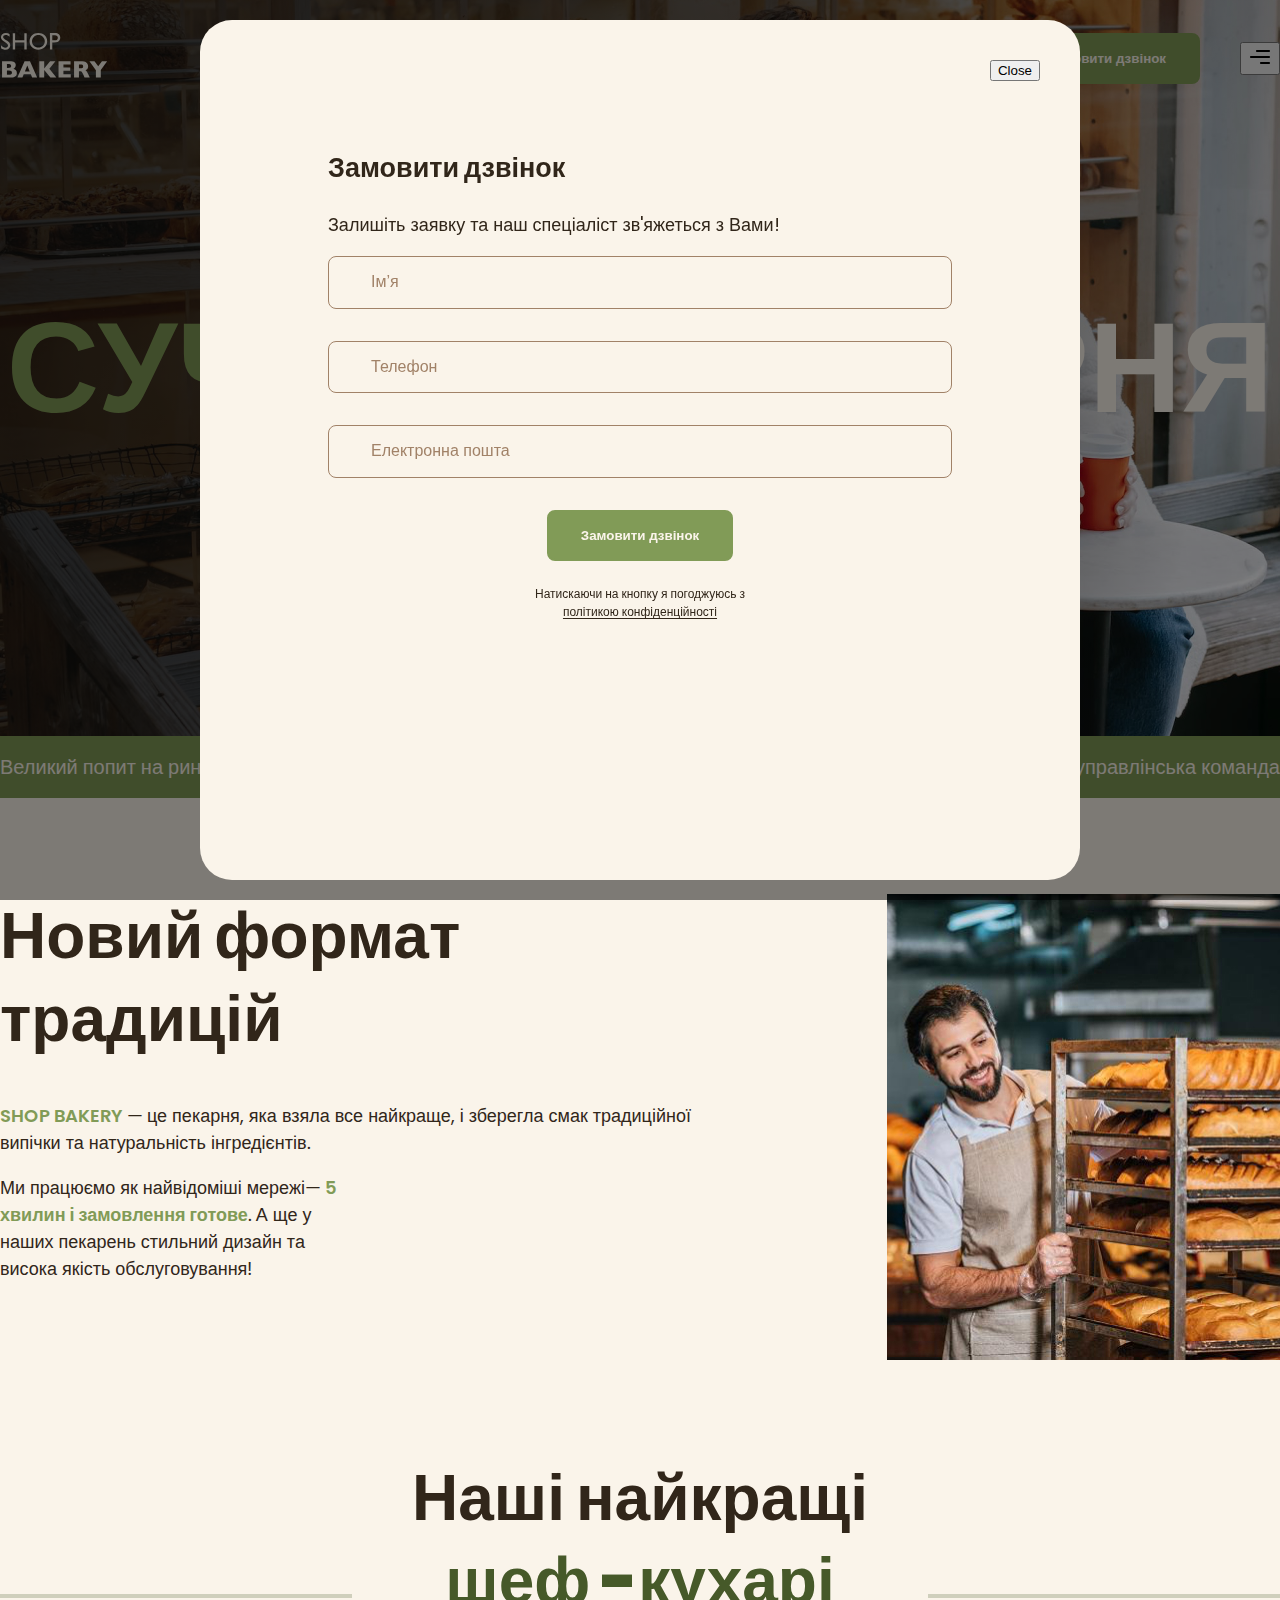
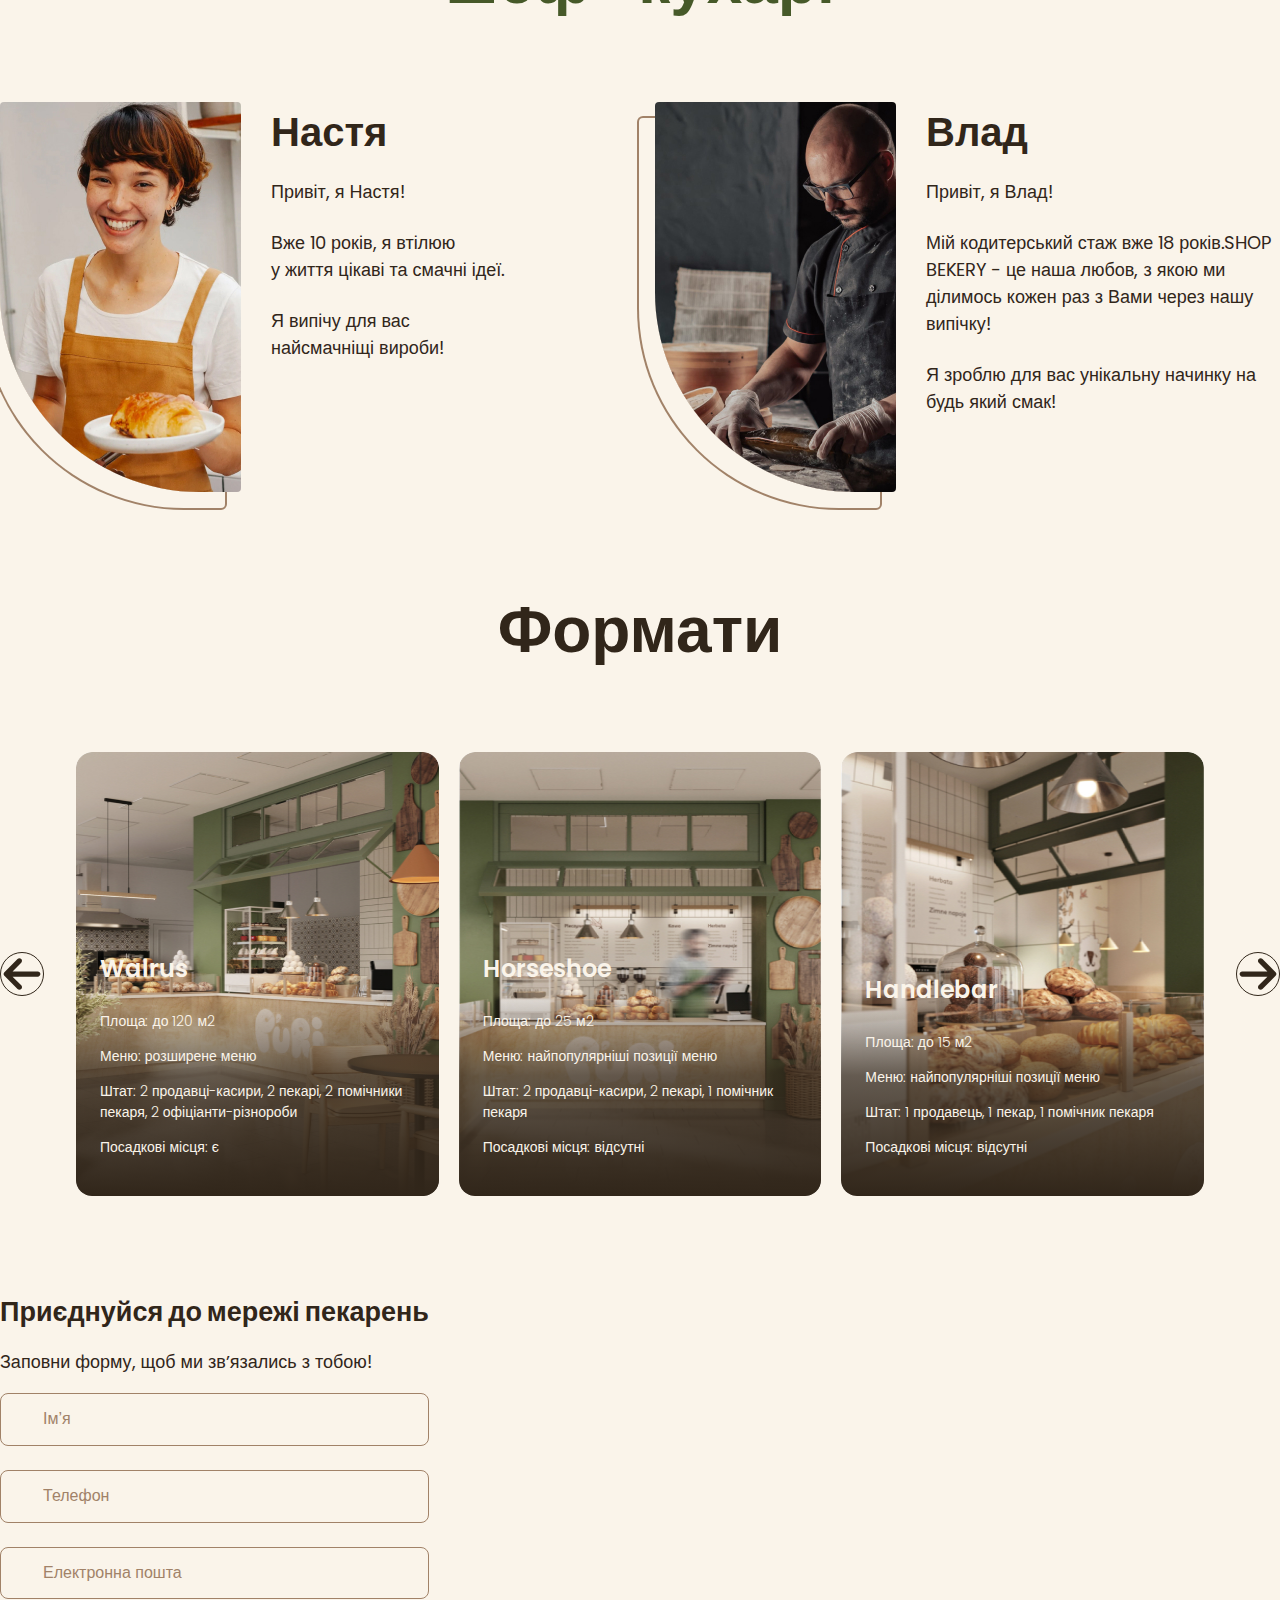
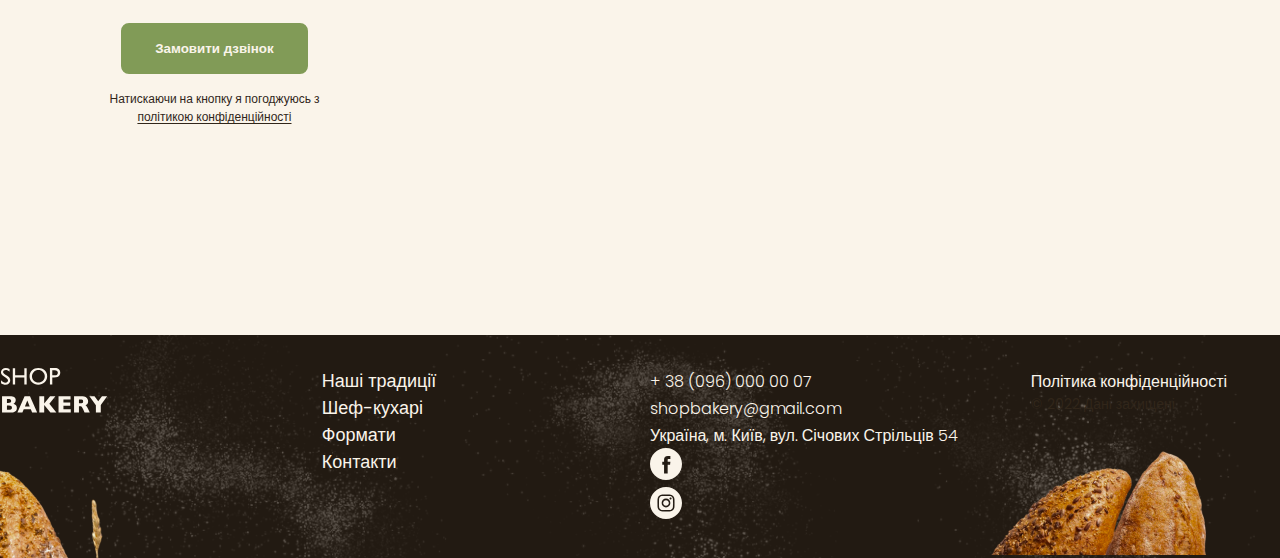
==== commit 2c2fd675: "creating responsive version" ====
--- a/index.html
+++ b/index.html
@@ -6,25 +6,30 @@
     <meta http-equiv="X-UA-Compatible" content="IE=edge">
     <meta name="viewport" content="width=device-width, initial-scale=1.0">
     <title>Сучасна пекарня</title>
-    <link rel="stylesheet" href="./css/styles.css">
+    <link rel="stylesheet" href="./css/main.css">
 </head>
 
 <body>
     <header class="header">
         <div class="container">
-            <div class="header-container">
-                <nav class="header-nav">
+            <div class="header__container">
+                <nav class="header__nav">
                     <a href="/">
                         <img src="./images/logo.svg" alt="Логотип сучасной пекарнi">
                     </a>
-                    <ul class="header-menu">
+                    <ul class="header__menu">
                         <li><a class="link" href="#traditions-section">Наші традиції</a></li>
                         <li><a class="link" href="#chefs-section">Шеф-кухарі</a></li>
                         <li><a class="link" href="#formats-section">Формати</a></li>
                         <li><a class="link" href="#contact-section">Контакти</a></li>
                     </ul>
                 </nav>
-                <button class="button modal-btn-open" type="button">Замовити дзвінок</button>
+                <button class="header__button button modal-btn-open" type="button">Замовити дзвінок</button>
+                <button class="header__burger" type="button">
+                    <svg width="24" height="24">
+                        <use href="./images/icons.svg#icon-menu-1"></use>
+                    </svg>
+                </button>
             </div>
         </div>
     </header>
@@ -32,34 +37,34 @@
     <main>
         <section class="hero-section">
             <div class="container">
-                <h1 class="hero-title"> <span class="accent">Сучасна</span> пекарня</h1>
+                <h1 class="hero-section__title"> <span class="text-brand">Сучасна</span> пекарня</h1>
             </div>
         </section>
         <section class="advantages-section">
             <div class="container">
                 <h2 class="visually-hidden">Наші переваги</h2>
-                <ul class="advantages-list">
-                    <li class="advantages-item">Великий попит на ринку </li>
-                    <li class="advantages-item">Доступні за бюджетом формати</li>
-                    <li class="advantages-item">Досвідчена управлінська команда</li>
+                <ul class="advantages-section__list">
+                    <li class="advantages-section__item">Великий попит на ринку </li>
+                    <li class="advantages-section__item">Доступні за бюджетом формати</li>
+                    <li class="advantages-section__item">Досвідчена управлінська команда</li>
                 </ul>
             </div>
         </section>
         <section class="traditions-section section" id="traditions-section">
             <div class="container">
-                <div class="traditions-container">
-                    <div class="traditions-content">
-                        <h2 class="traditions-title section-title">Новий формат традицій</h2>
-                        <p class="traditions-text">
-                            <span class="brand uppercase">shop bakery</span> — це пекарня, яка взяла все найкраще, і
+                <div class="traditions-section__container">
+                    <div class="traditions-section__content">
+                        <h2 class="traditions-section__title section__title">Новий формат традицій</h2>
+                        <p>
+                            <span class="text-brand text-bold text-uppercase">shop bakery</span> — це пекарня, яка взяла все найкраще, і
                             зберегла
                             смак
                             традиційної випічки та
                             натуральність інгредієнтів.
                         </p>
-                        <p class="traditions-text limited">
+                        <p class="traditions-section__text traditions-section__text--limited">
                             Ми працюємо як найвідоміші мережі—
-                            <span class="brand">5 хвилин і замовлення готове</span>.
+                            <span class="text-brand text-bold">5 хвилин і замовлення готове</span>.
                             А ще у наших пекарень стильний дизайн
                             та висока якість обслуговування!
                         </p>
@@ -68,58 +73,57 @@
                 </div>
             </div>
         </section>
-        <section class="section" id="chefs-section">
-            <div class="container">
-                <h2 class="chefs-title section-title centered">Наші найкращі <br> <span class="accent">шеф
+        <section class="chefs-section section" id="chefs-section">
+            <div class="container">
+                <h2 class="chefs-section__title section__title section__title--centered">Наші найкращі <br> <span class="text-brand-dark">шеф
                         -кухарі</span>
                 </h2>
-                <ul class="chefs-list">
-                    <li class="chefs-item">
+                <ul class="chefs-section__list">
+                    <li class="chefs-section__item">
                         <article class="chef-card">
-                            <img class="chef-photo" src="./images/nastya-chef.jpg" alt="Nastya chef">
+                            <img class="chef-card__photo" src="./images/nastya-chef.jpg" alt="Nastya chef">
                             <div>
-                                <h3 class="chef-title">Настя</h3>
-                                <div class="chef-text">
-                                    <p>Привіт, я Настя!</p>
-                                    <p>Вже 10 років, я втілюю <br> у життя цікаві та смачні ідеї.</p>
-                                    <p>Я випічу для вас <br> найсмачніщі вироби!</p>
-                                </div>
+                                <h3 class="chef-card__title">Настя</h3>
+                                    <p class="chef-card__text">Привіт, я Настя!</p>
+                                    <p class="chef-card__text">Вже 10 років, я втілюю <br> у життя цікаві та смачні ідеї.</p>
+                                    <p class="chef-card__text">Я випічу для вас <br> найсмачніщі вироби!</p>
                             </div>
                         </article>
                     </li>
-                    <li class="chefs-item">
+                    <li class="chefs-section__item">
                         <article class="chef-card">
-                            <img class="chef-photo" src="./images/vlad-chef.jpg" alt="Vlad chef">
+                            <img class="chef-card__photo" src="./images/vlad-chef.jpg" alt="Vlad chef">
                             <div>
-                                <h3 class="chef-title">Влад</h3>
-                                <p class="chef-text">Привіт, я Влад!</p>
-                                <p class="chef-text">Мій кодитерський стаж вже 18 років.SHOP BEKERY - це наша любов, з
+                                <h3 class="chef-card__title">Влад</h3>
+                                <p class="chef-card__text">Привіт, я Влад!</p>
+                                <p class="chef-card__text">Мій кодитерський стаж вже 18 років.SHOP BEKERY - це наша любов, з
                                     якою ми ділимось
                                     кожен
                                     раз
                                     з Вами
                                     через нашу випічку!</p>
-                                <p class="chef-text">Я зроблю для вас унікальну начинку на будь який смак!</p>
+                                <p class="chef-card__text">Я зроблю для вас унікальну начинку на будь який смак!</p>
                             </div>
                         </article>
                     </li>
                 </ul>
             </div>
         </section>
-        <section class='section' id="formats-section">
-            <div class="container">
-                <h2 class="formats-title section-title centered">Формати</h2>
-                <div class="formats-container">
+        <section class='formats-section section' id="formats-section">
+            <div class="container">
+                <h2 class="formats-section__title section__title section__title--centered">Формати</h2>
+                <div class="formats-section__container">
                     <button class="carousel-button" type="button">
                         <svg width="42" height="42">
                             <use href="./images/icons.svg#icon-arrow-left2"></use>
                         </svg>
                     </button>
-                    <ul class="formats-list">
-                        <li class="formats-item">
+                    <ul class="formats-section__list">
+                        <li class="formats-section__item">
                             <article class="format-card">
-                                <h3 class="format-title" lang="en">Walrus</h3>
-                                <div class="format-text">
+                                <img class="format-card__image" src="./images/walrus-format.jpg" alt="Walrus format"/>
+                                <h3 class="format-card__title" lang="en">Walrus</h3>
+                                <div class="format-card__text">
                                     <p>Площа: до 120 м2</p>
                                     <p>Меню: розширене меню</p>
                                     <p>Штат: 2 продавці-касири, 2 пекарі, 2 помічники пекаря, 2 офіціанти-різнороби</p>
@@ -127,10 +131,11 @@
                                 </div>
                             </article>
                         </li>
-                        <li class="formats-item">
+                        <li class="formats-section__item">
                             <article class="format-card">
-                                <h3 class="format-title" lang="en">Horseshoe</h3>
-                                <div class="format-text">
+                                <img class="format-card__image" src="./images/horseshoe-format.jpg" alt="Horseshoe format"/>
+                                <h3 class="format-card__title" lang="en">Horseshoe</h3>
+                                <div class="format-card__text">
                                     <p>Площа: до 25 м2</p>
                                     <p>Меню: найпопулярніші позиції меню</p>
                                     <p>Штат: 2 продавці-касири, 2 пекарі, 1 помічник пекаря</p>
@@ -138,10 +143,11 @@
                                 </div>
                             </article>
                         </li>
-                        <li class="formats-item">
+                        <li class="formats-section__item">
                             <article class="format-card">
-                                <h3 class="format-title" lang="en">Handlebar</h3>
-                                <div class="format-text">
+                                <img class="format-card__image" src="./images/handlebar-format.jpg" alt="Handlebar format"/>
+                                <h3 class="format-card__title" lang="en">Handlebar</h3>
+                                <div class="format-card__text">
                                     <p>Площа: до 15 м2</p>
                                     <p>Меню: найпопулярніші позиції меню</p>
                                     <p>Штат: 1 продавець, 1 пекар, 1 помічник пекаря</p>
@@ -160,31 +166,35 @@
         </section>
         <section class='contact-section section' id="contact-section">
             <div class="container">
-                <div class="contact-container">
-                    <div class="contact-form">
-                        <h2 class="contact-title section-title">Приєднуйся до мережі пекарень </h2>
+                <div class="contact-section__container">
+                    <div class="contact-section__form">
+                        <h2 class="contact-section__title section-title">Приєднуйся до мережі пекарень </h2>
                         <p>Заповни форму, щоб ми звʼязались з тобою!</p>
                         <form name="contact-form" autocomplete="off">
-                            <div class="form-field">
-                                <label class="form-label visually-hidden" for="user-name"></label>
-                                <input class="form-input" type="text" id="user-name" name="user-name" placeholder="Ім’я">
-                            </div>
-            
-                            <div class="form-field">
-                                <label class="form-label visually-hidden" for="user-tel"></label>
-                                <input class="form-input" type="tel" id="user-tel" name="user-tel" placeholder="Телефон">
-                            </div>
-            
-                            <div class="form-field">
-                                <label class="form-label visually-hidden" for="user-email"></label>
-                                <input class="form-input" type="email" id="user-email" name="user-email" placeholder="Електронна пошта">
-                            </div>
-            
-                            <button class="form-button button" type="submit">Замовити дзвінок</button>
-                            <p class="form-terms">Натискаючи на кнопку я погоджуюсь з <a class="form-terms-link" href="#">політикою конфіденційності</a></p>
+                            <div class="contact-section__form-field input">
+                                <label class="input__label visually-hidden" for="user-name"></label>
+                                <input class="input__control" type="text" id="user-name" name="user-name"
+                                    placeholder="Ім’я">
+                            </div>
+
+                            <div class="contact-section__form-field input">
+                                <label class="input__label visually-hidden" for="user-tel"></label>
+                                <input class="input__control" type="tel" id="user-tel" name="user-tel"
+                                    placeholder="Телефон">
+                            </div>
+
+                            <div class="contact-section__form-field input">
+                                <label class="input__label visually-hidden" for="user-email"></label>
+                                <input class="input__control" type="email" id="user-email" name="user-email"
+                                    placeholder="Електронна пошта">
+                            </div>
+
+                            <button class="contact-section__button button" type="submit">Замовити дзвінок</button>
+                            <p class="form-terms">Натискаючи на кнопку я погоджуюсь з <a class="form-terms__link"
+                                    href="#">політикою конфіденційності</a></p>
                         </form>
                     </div>
-                    <iframe class="contact-map"
+                    <iframe class="contact-section__map"
                         src="https://www.google.com/maps/embed?pb=!1m18!1m12!1m3!1d2540.163871257655!2d30.48865857637554!3d50.45667308691595!2m3!1f0!2f0!3f0!3m2!1i1024!2i768!4f13.1!3m3!1m2!1s0x40d4ce637bfe1717%3A0x5370c2254ad1b952!2z0YPQuy4g0KHQtdGH0LXQstGL0YUg0KHRgtGA0LXQu9GM0YbQvtCyLCA1NCwg0JrQuNC10LIsINCj0LrRgNCw0LjQvdCwLCAwMjAwMA!5e0!3m2!1sru!2spl!4v1699637494767!5m2!1sru!2spl"
                         width="603" height="595" style="border:0;" allowfullscreen="" loading="lazy"
                         referrerpolicy="no-referrer-when-downgrade"></iframe>
@@ -238,29 +248,31 @@
         </div>
     </footer>
 
-    <div class="backdrop ">
+    <div class="backdrop">
         <div class="modal">
-            <button class="modal-btn-close" type="button">Close</button>
+            <button class="modal__btn-close modal-btn-close" type="button">Close</button>
             <h2>Замовити дзвінок</h2>
             <p>Залишіть заявку та наш спеціаліст зв'яжеться з Вами!</p>
-            <form name="modal-form" autocomplete="off" novalidate>
-                <div class="form-field">
-                    <label class="form-label visually-hidden" for="user-name"></label>
-                    <input class="form-input" type="text" id="user-name" name="user-name" placeholder="Ім’я">
-                </div>
-
-                <div class="form-field">
-                    <label class="form-label visually-hidden" for="user-tel"></label>
-                    <input class="form-input" type="tel" id="user-tel" name="user-tel" placeholder="Телефон">
-                </div>
-
-                <div class="form-field">
-                    <label class="form-label visually-hidden" for="user-email"></label>
-                    <input class="form-input" type="email" id="user-email" name="user-email" placeholder="Електронна пошта">
-                </div>
-
-                <button class="form-button button" type="submit">Замовити дзвінок</button>
-                <p class="form-terms">Натискаючи на кнопку я погоджуюсь з <a class="form-terms-link" href="#">політикою конфіденційності</a></p>
+            <form name="modal-form" autocomplete="off">
+                <div class="modal__form-field input">
+                    <label class="input__label visually-hidden" for="user-name"></label>
+                    <input class="input__control" type="text" id="user-name" name="user-name" placeholder="Ім’я" required>
+                </div>
+
+                <div class="modal__form-field input">
+                    <label class="input__label visually-hidden" for="user-tel"></label>
+                    <input class="input__control" type="tel" id="user-tel" name="user-tel" placeholder="Телефон" required>
+                </div>
+
+                <div class="modal__form-field input">
+                    <label class="input__label visually-hidden" for="user-email"></label>
+                    <input class="input__control" type="email" id="user-email" name="user-email"
+                        placeholder="Електронна пошта" required>
+                </div>
+
+                <button class="modal__button button" type="submit">Замовити дзвінок</button>
+                <p class="form-terms">Натискаючи на кнопку я погоджуюсь з <a class="form-terms__link" href="#">політикою
+                        конфіденційності</a></p>
             </form>
         </div>
     </div>
--- a/css/main.css
+++ b/css/main.css
@@ -0,0 +1,554 @@
+*,
+*::before,
+*::after {
+  box-sizing: border-box;
+}
+
+body {
+  color: var(--color-primary-dark);
+  background-color: var(--color-primary-light);
+  font-family: "Poppins", sans-serif;
+  font-size: 18px;
+  font-weight: 400;
+  line-height: 1.5;
+  margin: 0;
+}
+
+h1,
+h2,
+h3,
+h4,
+h5,
+h6,
+p {
+  margin-top: 0;
+}
+
+a {
+  display: inline-block;
+}
+
+address {
+  font-style: normal;
+}
+
+ul {
+  margin: 0;
+  padding: 0;
+  list-style-type: none;
+}
+
+.button {
+  padding: 16px 32px;
+  color: var(--color-primary-light);
+  font-weight: 600;
+  background-color: var(--color-brand-normal);
+  border: 2px solid var(--color-brand-normal);
+  border-radius: 8px;
+  cursor: pointer;
+}
+
+.button:hover {
+  color: var(--color-brand-dark);
+  background-color: transparent;
+}
+
+/* .button:disabled {
+	background-color: lightgray;
+	color: gray;
+	border-color: currentColor;
+	cursor: not-allowed;
+} */
+.carousel-button {
+  display: flex;
+  justify-content: center;
+  align-items: center;
+  flex-shrink: 0;
+  width: 44px;
+  height: 44px;
+  padding: 0;
+  fill: var(--color-primary-dark);
+  background-color: transparent;
+  border-radius: 50%;
+  border: 1px solid var(--color-primary-dark);
+  cursor: pointer;
+}
+
+.carousel-button:hover {
+  background-color: var(--color-primary-dark);
+  fill: var(--color-primary-light);
+}
+
+.carousel-button.next {
+  transform: rotate(180deg);
+}
+
+.chef-card {
+  display: flex;
+  gap: 30px;
+}
+.chef-card__photo {
+  border-radius: 4px 4px 4px 200px;
+  box-shadow: -16px 16px 0 0 var(--color-primary-light), -16px 16px 0 2px var(--color-secondary-dark);
+}
+.chef-card__title {
+  margin-bottom: 16px;
+  font-size: 40px;
+  font-weight: 600;
+}
+.chef-card__text {
+  margin-bottom: 24px;
+}
+.chef-card__text:last-child {
+  margin-bottom: 0;
+}
+
+.format-card {
+  position: relative;
+  display: flex;
+  flex-direction: column;
+  justify-content: flex-end;
+  height: 444px;
+  padding: 24px;
+  background-image: linear-gradient(180deg, rgba(49, 38, 26, 0) 55.21%, rgba(49, 38, 26, 0.71) 72.92%, var(--color-primary-dark) 100%);
+  border-radius: 16px;
+  transition: transform 0.3s;
+  overflow: hidden;
+}
+.format-card:hover {
+  transform: scale(1.05);
+}
+.format-card__image {
+  position: absolute;
+  z-index: -1;
+  top: 0;
+  left: 0;
+  width: 100%;
+  height: 100%;
+}
+.format-card__title {
+  font-size: 24px;
+  font-weight: 600;
+  color: var(--color-primary-light);
+}
+.format-card__text {
+  font-size: 14px;
+  font-weight: 300;
+  color: var(--color-primary-light);
+}
+
+.input {
+  position: relative;
+}
+.input__label {
+  position: absolute;
+  display: block;
+  left: 42px;
+}
+.input__control {
+  padding: 16px 42px;
+  width: 100%;
+  font-size: 16px;
+  line-height: 1.17;
+  border-radius: 8px;
+  border: 1px solid var(--color-secondary-dark);
+  background-color: transparent;
+}
+.input__control:focus {
+  border-color: var(--color-brand-normal);
+  outline: none;
+}
+.input__control::placeholder {
+  color: var(--color-secondary-dark);
+  font-size: 16px;
+  line-height: 1.17;
+}
+.input__control:focus::placeholder {
+  color: var(--color-primary-dark);
+}
+
+.link {
+  color: var(--color-primary-light);
+  text-decoration: none;
+  transition: color 0.3s;
+}
+
+.link:hover {
+  color: var(--color-brand-normal);
+}
+
+.advantages-section {
+  padding: 16px 0;
+  background-color: var(--color-brand-normal);
+}
+.advantages-section__list {
+  display: flex;
+  justify-content: space-between;
+  gap: 40px;
+}
+.advantages-section__item {
+  font-size: 20px;
+  font-weight: 300;
+  color: var(--color-primary-light);
+}
+
+.chefs-section__title {
+  position: relative;
+  margin: 0 auto 80px;
+}
+.chefs-section__title::before, .chefs-section__title::after {
+  position: absolute;
+  bottom: 24px;
+  width: 352px;
+  border: 2px solid var(--color-brand-light);
+  content: "";
+}
+.chefs-section__title::before {
+  left: 0;
+}
+.chefs-section__title::after {
+  right: 0;
+}
+.chefs-section__list {
+  display: flex;
+  flex-wrap: wrap;
+  gap: 40px 30px;
+}
+.chefs-section__item {
+  flex-basis: calc((100% - 30px) / 2);
+}
+
+.contact-section {
+  padding-bottom: 96px;
+}
+.contact-section__container {
+  display: flex;
+  gap: 32px;
+}
+.contact-section__title {
+  margin-bottom: 16px;
+}
+.contact-section__form-field {
+  margin-bottom: 24px;
+}
+.contact-section__button {
+  display: block;
+  margin: 0 auto 16px;
+}
+.contact-section__map {
+  flex-shrink: 0;
+  border-radius: 16px;
+  border: none;
+}
+
+.container {
+  width: 100%;
+  max-width: 1288px;
+  margin: 0 auto;
+}
+
+.footer {
+  padding: 32px 0;
+  position: relative;
+  background-color: var(--color-primary-dark);
+  background-image: url(../images/footer-background.png);
+  background-repeat: no-repeat;
+  background-size: cover;
+  background-position: center;
+}
+
+.footer::before,
+.footer::after {
+  position: absolute;
+  bottom: 0;
+  background-repeat: no-repeat;
+  content: "";
+}
+
+.footer::before {
+  width: 180px;
+  height: 120px;
+  left: 0;
+  background-image: url(../images/decor-bread-small.png);
+}
+
+.footer::after {
+  width: 380px;
+  height: 190px;
+  right: 0;
+  background-image: url(../images/decor-bread-large.png);
+}
+
+.footer-container {
+  display: flex;
+  gap: 20px;
+}
+
+.footer-nav,
+.footer-address {
+  display: flex;
+  flex-basis: 50%;
+  gap: 20px;
+}
+
+.footer-logo,
+.footer-menu {
+  flex-grow: 1;
+}
+
+.address-list,
+.address-info {
+  flex-grow: 1;
+}
+
+.address-link {
+  color: var(--color-primary-light);
+  font-size: 16px;
+  font-weight: 300;
+  text-decoration: none;
+}
+
+.address-link:hover {
+  color: var(--color-brand-normal);
+}
+
+.address-icon {
+  fill: var(--color-primary-light);
+}
+
+.address-icon:hover {
+  fill: var(--color-brand-normal);
+}
+
+.address-copyright {
+  font-size: 14px;
+}
+
+.formats-section__container {
+  display: flex;
+  align-items: center;
+  gap: 32px;
+}
+.formats-section__title {
+  margin-bottom: 80px;
+}
+.formats-section__list {
+  display: flex;
+  flex-wrap: wrap;
+  gap: 20px;
+}
+.formats-section__item {
+  flex-basis: calc((100% - 40px) / 3);
+}
+
+.form-terms {
+  margin: 0 auto;
+  max-width: 220px;
+  font-weight: 500;
+  font-size: 12px;
+  line-height: 1.5;
+  text-align: center;
+}
+.form-terms__link {
+  color: var(--color-primary-dark);
+  text-underline-offset: 2px;
+}
+
+/* .checkbox {
+	position: relative;
+}
+
+.checkbox-input {
+	appearance: none;
+}
+
+.checkbox-input:checked + .checkbox-label::before {
+	background-color: var(--color-secondary-dark);
+}
+
+.checkbox-label {
+	padding-left: 24px;
+}
+
+.checkbox-label::before {
+	position: absolute;
+	top: 0;
+	left: 0;
+	margin-top: 5px;
+	width: 16px;
+	height: 16px;
+	border: 1px solid var(--color-primary-dark);
+	border-radius: 2px;
+	content: '';
+} */
+.header {
+  position: absolute;
+  top: 0;
+  left: 0;
+  width: 100%;
+  padding-top: 32px;
+}
+.header__container {
+  display: flex;
+  align-items: center;
+  gap: 40px;
+}
+.header__nav {
+  display: flex;
+  align-items: center;
+  flex-grow: 1;
+  gap: 40px;
+}
+.header__menu {
+  display: flex;
+  gap: 64px;
+  flex-grow: 1;
+  justify-content: center;
+}
+
+.hero-section {
+  padding: 272px 0;
+  background-image: linear-gradient(103deg, rgba(18, 18, 17, 0.78) 2.03%, rgba(18, 18, 17, 0.6) 58.46%, rgba(18, 18, 17, 0) 90.36%), url(../images/hero-section-background.jpg);
+  background-repeat: no-repeat;
+  background-position: center top;
+  background-size: cover;
+}
+.hero-section__title {
+  margin-bottom: 0;
+  color: var(--color-primary-light);
+  text-align: center;
+  text-transform: uppercase;
+  font-size: 128px;
+  font-weight: 900;
+}
+
+.backdrop {
+  position: fixed;
+  top: 0;
+  left: 0;
+  right: 0;
+  bottom: 0;
+  display: flex;
+  align-items: center;
+  justify-content: center;
+  padding: 20px 0;
+  background-color: rgba(0, 0, 0, 0.5);
+  transition: opacity 0.3s, visibility 0.3s;
+}
+.backdrop.is-hidden {
+  opacity: 0;
+  visibility: hidden;
+  pointer-events: none;
+}
+
+.modal {
+  position: relative;
+  width: 100%;
+  max-width: 880px;
+  height: 100%;
+  max-height: 880px;
+  padding: 128px;
+  background-color: var(--color-primary-light);
+  border-radius: 32px;
+  overflow-y: auto;
+}
+.modal__btn-close {
+  position: absolute;
+  top: 40px;
+  right: 40px;
+}
+.modal__form-field {
+  margin-bottom: 32px;
+}
+.modal__button {
+  display: block;
+  margin: 0 auto 24px;
+}
+
+.section {
+  padding: 48px 0;
+}
+.section__title {
+  font-size: 64px;
+  font-weight: 900;
+  line-height: 1.3;
+}
+.section__title--centered {
+  text-align: center;
+}
+
+.traditions-section {
+  padding-top: 96px;
+}
+.traditions-section__container {
+  display: flex;
+  justify-content: space-between;
+  gap: 40px;
+}
+.traditions-section__content {
+  max-width: 710px;
+}
+.traditions-section__title {
+  margin-bottom: 42px;
+}
+.traditions-section__text--limited {
+  max-width: 340px;
+}
+
+@font-face {
+  font-display: swap;
+  font-family: "Poppins";
+  font-weight: 300;
+  src: url("../fonts/poppins-v20-latin-300.woff2") format("woff2");
+}
+@font-face {
+  font-display: swap;
+  font-family: "Poppins";
+  font-weight: 400;
+  src: url("../fonts/poppins-v20-latin-regular.woff2") format("woff2");
+}
+@font-face {
+  font-display: swap;
+  font-family: "Poppins";
+  font-weight: 600;
+  src: url("../fonts/poppins-v20-latin-600.woff2") format("woff2");
+}
+@font-face {
+  font-display: swap;
+  font-family: "Poppins";
+  font-weight: 900;
+  src: url("../fonts/poppins-v20-latin-900.woff2") format("woff2");
+}
+.text-brand {
+  color: var(--color-brand-normal);
+}
+
+.text-brand-dark {
+  color: var(--color-brand-dark);
+}
+
+.text-bold {
+  font-weight: 600;
+}
+
+.text-uppercase {
+  text-transform: uppercase;
+}
+
+.visually-hidden {
+  position: absolute;
+  left: -10000px;
+  top: auto;
+  width: 1px;
+  height: 1px;
+  overflow: hidden;
+}
+
+:root {
+  --color-primary-dark: #31261a;
+  --color-primary-light: #faf4ea;
+  --color-secondary-dark: #a18268;
+  --color-brand-dark: #465929;
+  --color-brand-normal: #819b57;
+  --color-brand-light: #cfcfbc;
+}/*# sourceMappingURL=main.css.map */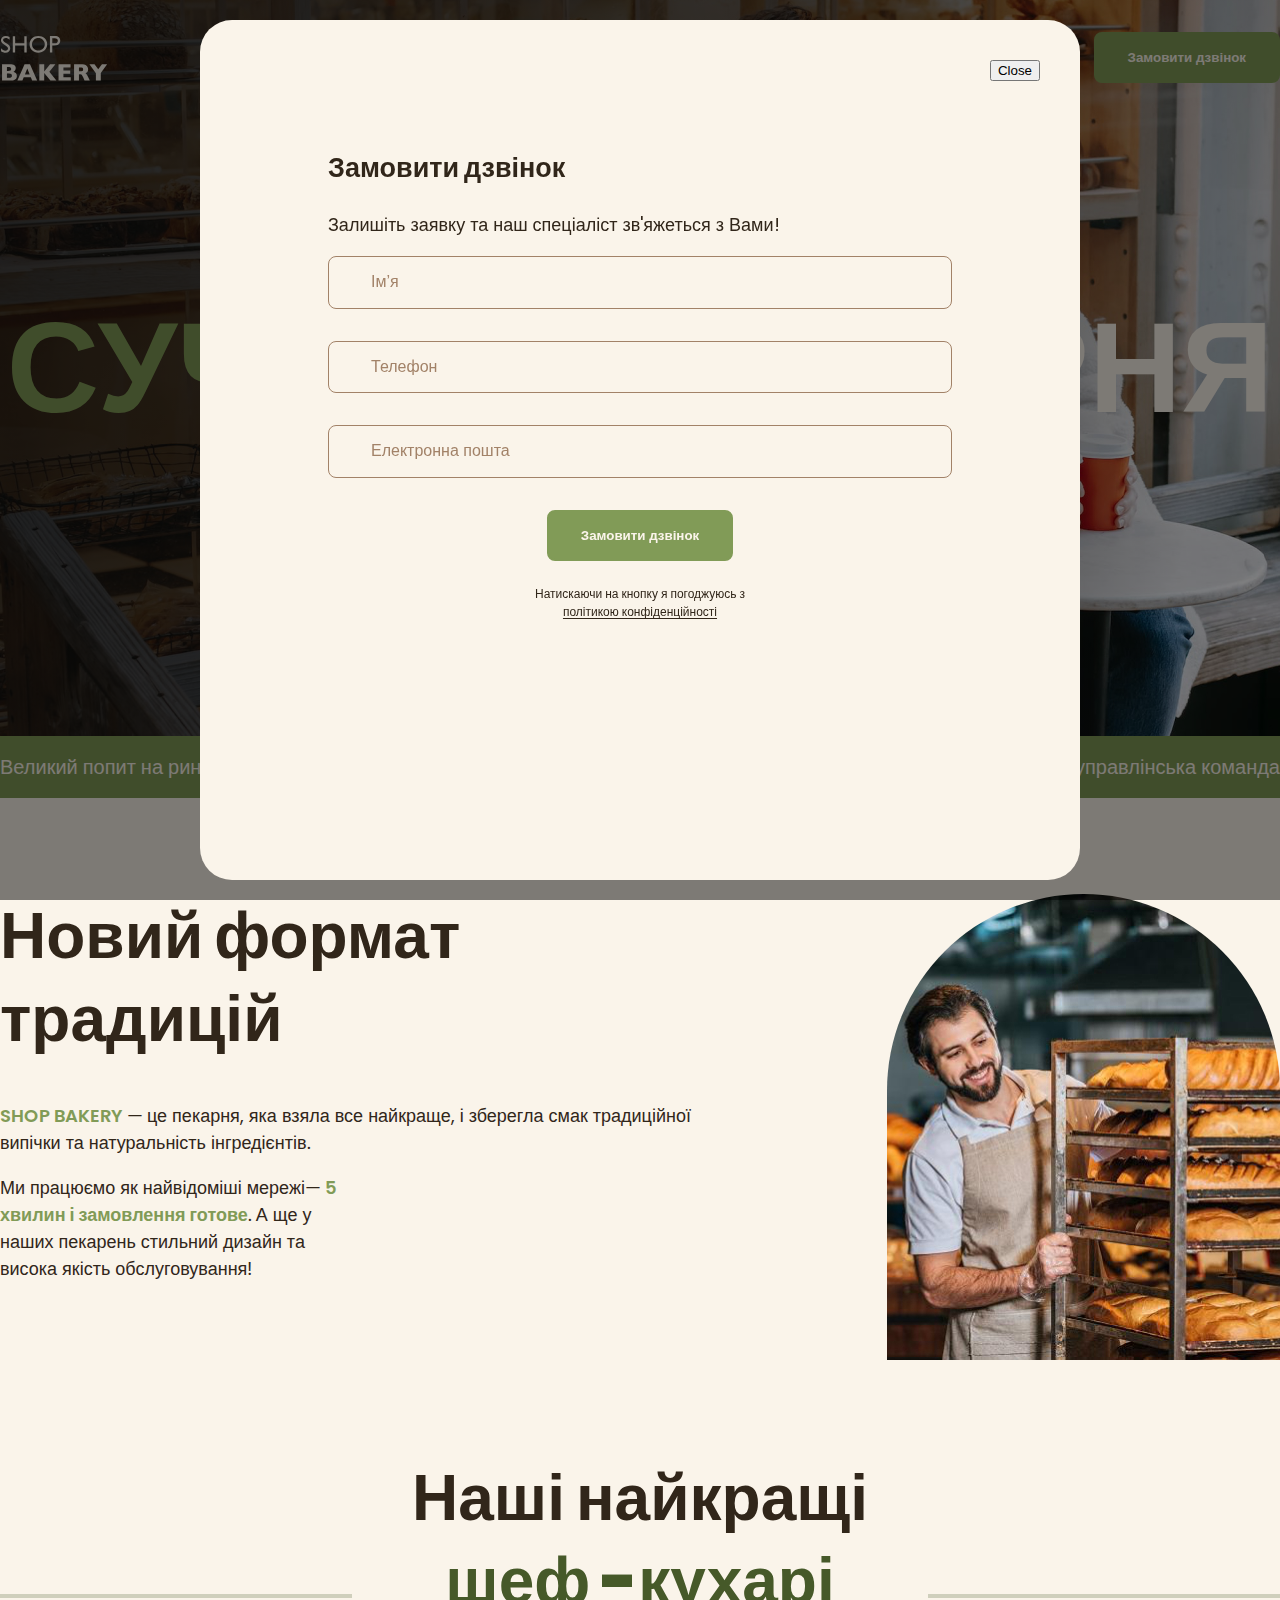
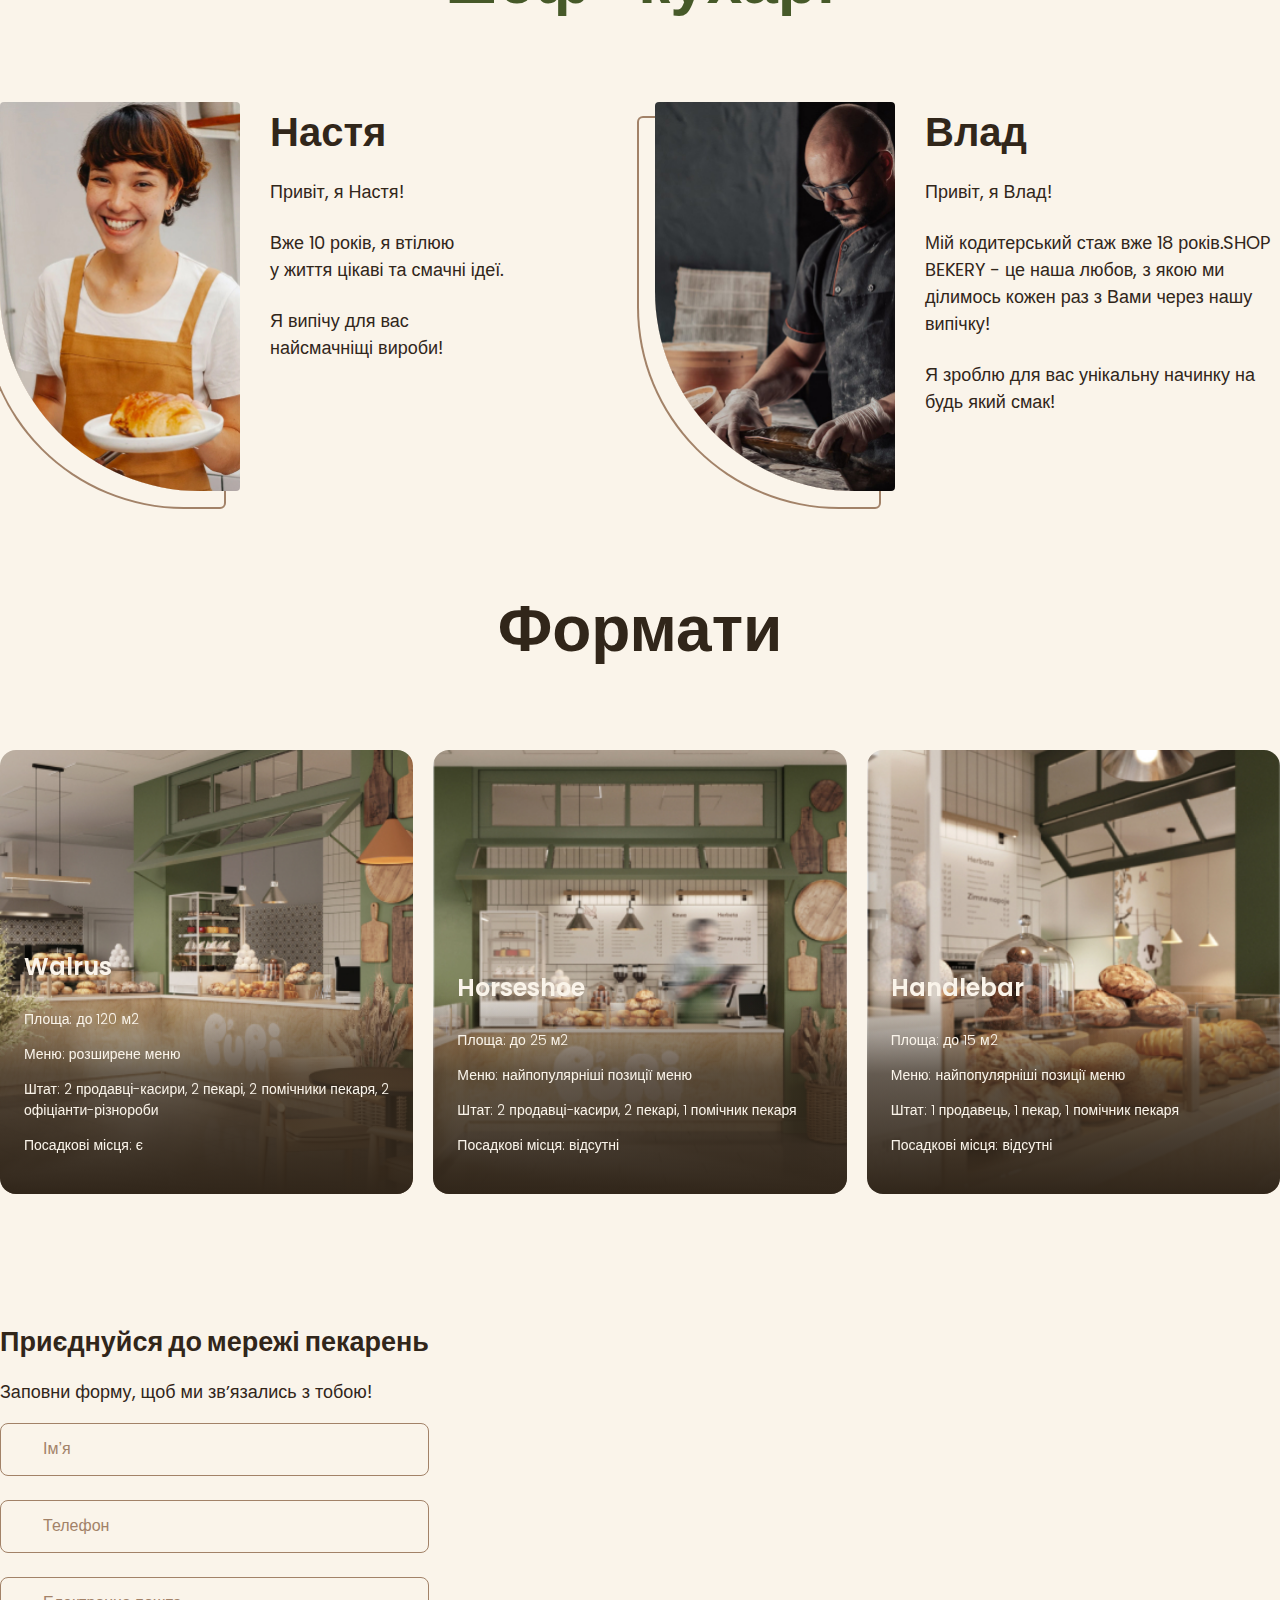
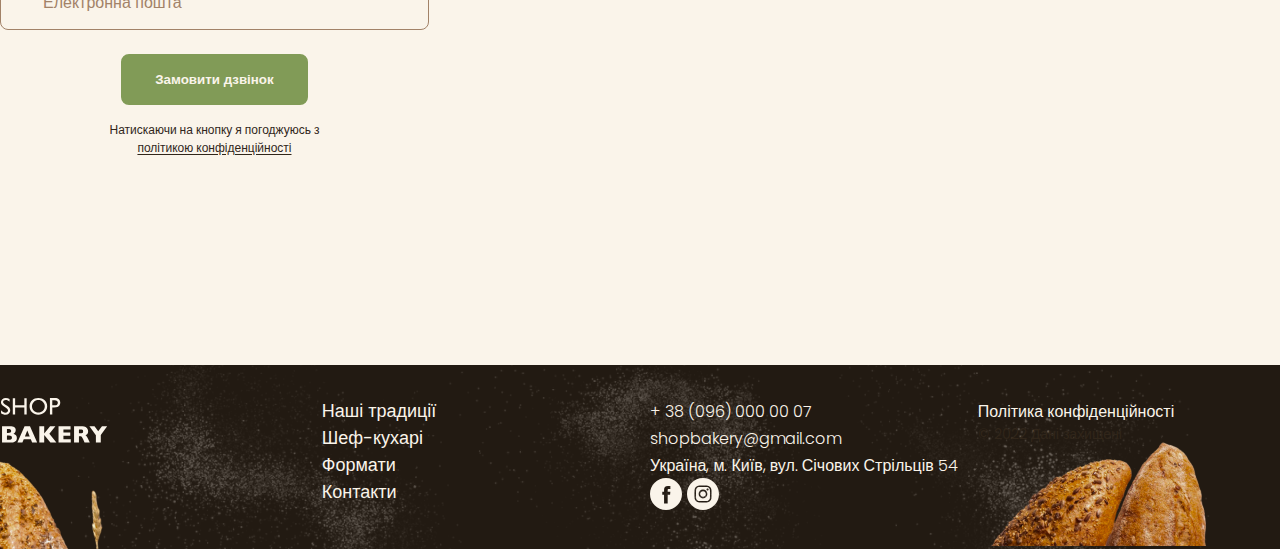
==== commit aa0ec430: "fixing adaptive version" ====
--- a/index.html
+++ b/index.html
@@ -7,6 +7,7 @@
     <meta name="viewport" content="width=device-width, initial-scale=1.0">
     <title>Сучасна пекарня</title>
     <link rel="stylesheet" href="./css/main.css">
+    <link rel="stylesheet" href="https://cdn.jsdelivr.net/npm/swiper@11/swiper-bundle.min.css" />
 </head>
 
 <body>
@@ -25,11 +26,14 @@
                     </ul>
                 </nav>
                 <button class="header__button button modal-btn-open" type="button">Замовити дзвінок</button>
-                <button class="header__burger" type="button">
+                <button class="header__burger menu-btn-open" type="button">
                     <svg width="24" height="24">
                         <use href="./images/icons.svg#icon-menu-1"></use>
                     </svg>
                 </button>
+                <div class="mobile-menu">
+                    <button class="mobile-menu__btn-close menu-btn-close" type="button">Close</button>
+                </div>
             </div>
         </div>
     </header>
@@ -38,6 +42,7 @@
         <section class="hero-section">
             <div class="container">
                 <h1 class="hero-section__title"> <span class="text-brand">Сучасна</span> пекарня</h1>
+                <button class="hero-section__button button modal-btn-open" type="button">Замовити дзвінок</button>
             </div>
         </section>
         <section class="advantages-section">
@@ -56,7 +61,8 @@
                     <div class="traditions-section__content">
                         <h2 class="traditions-section__title section__title">Новий формат традицій</h2>
                         <p>
-                            <span class="text-brand text-bold text-uppercase">shop bakery</span> — це пекарня, яка взяла все найкраще, і
+                            <span class="text-brand text-bold text-uppercase">shop bakery</span> — це пекарня, яка взяла
+                            все найкраще, і
                             зберегла
                             смак
                             традиційної випічки та
@@ -69,13 +75,16 @@
                             та висока якість обслуговування!
                         </p>
                     </div>
-                    <img src="./images/baker-man.jpg" alt="Чоловiк пекар дивиться на батони iз посмiшкою">
+                    <img class="traditions-section__image"
+                        srcset="./images/baker-man.jpg 1x, ./images/baker-man@2x.jpg 2x" src="./images/baker-man.jpg"
+                        alt="Чоловiк пекар дивиться на батони iз посмiшкою">
                 </div>
             </div>
         </section>
         <section class="chefs-section section" id="chefs-section">
             <div class="container">
-                <h2 class="chefs-section__title section__title section__title--centered">Наші найкращі <br> <span class="text-brand-dark">шеф
+                <h2 class="chefs-section__title section__title section__title--centered">Наші найкращі <br> <span
+                        class="text-brand-dark">шеф
                         -кухарі</span>
                 </h2>
                 <ul class="chefs-section__list">
@@ -84,9 +93,10 @@
                             <img class="chef-card__photo" src="./images/nastya-chef.jpg" alt="Nastya chef">
                             <div>
                                 <h3 class="chef-card__title">Настя</h3>
-                                    <p class="chef-card__text">Привіт, я Настя!</p>
-                                    <p class="chef-card__text">Вже 10 років, я втілюю <br> у життя цікаві та смачні ідеї.</p>
-                                    <p class="chef-card__text">Я випічу для вас <br> найсмачніщі вироби!</p>
+                                <p class="chef-card__text">Привіт, я Настя!</p>
+                                <p class="chef-card__text">Вже 10 років, я втілюю <br> у життя цікаві та смачні ідеї.
+                                </p>
+                                <p class="chef-card__text">Я випічу для вас <br> найсмачніщі вироби!</p>
                             </div>
                         </article>
                     </li>
@@ -96,7 +106,8 @@
                             <div>
                                 <h3 class="chef-card__title">Влад</h3>
                                 <p class="chef-card__text">Привіт, я Влад!</p>
-                                <p class="chef-card__text">Мій кодитерський стаж вже 18 років.SHOP BEKERY - це наша любов, з
+                                <p class="chef-card__text">Мій кодитерський стаж вже 18 років.SHOP BEKERY - це наша
+                                    любов, з
                                     якою ми ділимось
                                     кожен
                                     раз
@@ -112,51 +123,64 @@
         <section class='formats-section section' id="formats-section">
             <div class="container">
                 <h2 class="formats-section__title section__title section__title--centered">Формати</h2>
-                <div class="formats-section__container">
-                    <button class="carousel-button" type="button">
+                <div class="formats-section__slider">
+                    <button class="formats-section__button carousel-button prev" type="button">
                         <svg width="42" height="42">
                             <use href="./images/icons.svg#icon-arrow-left2"></use>
                         </svg>
                     </button>
-                    <ul class="formats-section__list">
-                        <li class="formats-section__item">
-                            <article class="format-card">
-                                <img class="format-card__image" src="./images/walrus-format.jpg" alt="Walrus format"/>
-                                <h3 class="format-card__title" lang="en">Walrus</h3>
-                                <div class="format-card__text">
-                                    <p>Площа: до 120 м2</p>
-                                    <p>Меню: розширене меню</p>
-                                    <p>Штат: 2 продавці-касири, 2 пекарі, 2 помічники пекаря, 2 офіціанти-різнороби</p>
-                                    <p>Посадкові місця: є</p>
-                                </div>
-                            </article>
-                        </li>
-                        <li class="formats-section__item">
-                            <article class="format-card">
-                                <img class="format-card__image" src="./images/horseshoe-format.jpg" alt="Horseshoe format"/>
-                                <h3 class="format-card__title" lang="en">Horseshoe</h3>
-                                <div class="format-card__text">
-                                    <p>Площа: до 25 м2</p>
-                                    <p>Меню: найпопулярніші позиції меню</p>
-                                    <p>Штат: 2 продавці-касири, 2 пекарі, 1 помічник пекаря</p>
-                                    <p>Посадкові місця: відсутні</p>
-                                </div>
-                            </article>
-                        </li>
-                        <li class="formats-section__item">
-                            <article class="format-card">
-                                <img class="format-card__image" src="./images/handlebar-format.jpg" alt="Handlebar format"/>
-                                <h3 class="format-card__title" lang="en">Handlebar</h3>
-                                <div class="format-card__text">
-                                    <p>Площа: до 15 м2</p>
-                                    <p>Меню: найпопулярніші позиції меню</p>
-                                    <p>Штат: 1 продавець, 1 пекар, 1 помічник пекаря</p>
-                                    <p>Посадкові місця: відсутні</p>
-                                </div>
-                            </article>
-                        </li>
-                    </ul>
-                    <button class="carousel-button next" type="button">
+                    <div class="formats-section__container swiper-container">
+                        <ul class="formats-section__list swiper-wrapper">
+                            <li class="swiper-slide">
+                                <article class="format-card">
+                                    <img class="format-card__image" src="./images/walrus-format.jpg"
+                                        alt="Walrus format" />
+                                    <h3 class="format-card__title" lang="en">Walrus</h3>
+                                    <div class="format-card__text">
+                                        <p>Площа: до 120 м2</p>
+                                        <p>Меню: розширене меню</p>
+                                        <p>Штат: 2 продавці-касири, 2 пекарі, 2 помічники пекаря, 2 офіціанти-різнороби
+                                        </p>
+                                        <p>Посадкові місця: є</p>
+                                    </div>
+                                </article>
+                            </li>
+                            <li class="swiper-slide">
+                                <article class="format-card">
+                                    <img class="format-card__image" src="./images/horseshoe-format.jpg"
+                                        alt="Horseshoe format" />
+                                    <h3 class="format-card__title" lang="en">Horseshoe</h3>
+                                    <div class="format-card__text">
+                                        <p>Площа: до 25 м2</p>
+                                        <p>Меню: найпопулярніші позиції меню</p>
+                                        <p>Штат: 2 продавці-касири, 2 пекарі, 1 помічник пекаря</p>
+                                        <p>Посадкові місця: відсутні</p>
+                                    </div>
+                                </article>
+                            </li>
+                            <li class="swiper-slide">
+                                <article class="format-card">
+                                    <img class="format-card__image" src="./images/handlebar-format.jpg"
+                                        alt="Handlebar format" />
+                                    <h3 class="format-card__title" lang="en">Handlebar</h3>
+                                    <div class="format-card__text">
+                                        <p>Площа: до 15 м2</p>
+                                        <p>Меню: найпопулярніші позиції меню</p>
+                                        <p>Штат: 1 продавець, 1 пекар, 1 помічник пекаря</p>
+                                        <p>Посадкові місця: відсутні</p>
+                                    </div>
+                                </article>
+                            </li>
+                        </ul>
+                        <div class="pagination">
+                            <span class="pagination__button"></span>
+                            <span class="pagination__button"></span>
+                            <span class="pagination__button"></span>
+                            <span class="pagination__button"></span>
+                        </div>
+                    </div>
+
+                    <button class="ormats-section__button carousel-button next" type="button">
                         <svg width="42" height="42">
                             <use href="./images/icons.svg#icon-arrow-left2"></use>
                         </svg>
@@ -196,8 +220,7 @@
                     </div>
                     <iframe class="contact-section__map"
                         src="https://www.google.com/maps/embed?pb=!1m18!1m12!1m3!1d2540.163871257655!2d30.48865857637554!3d50.45667308691595!2m3!1f0!2f0!3f0!3m2!1i1024!2i768!4f13.1!3m3!1m2!1s0x40d4ce637bfe1717%3A0x5370c2254ad1b952!2z0YPQuy4g0KHQtdGH0LXQstGL0YUg0KHRgtGA0LXQu9GM0YbQvtCyLCA1NCwg0JrQuNC10LIsINCj0LrRgNCw0LjQvdCwLCAwMjAwMA!5e0!3m2!1sru!2spl!4v1699637494767!5m2!1sru!2spl"
-                        width="603" height="595" style="border:0;" allowfullscreen="" loading="lazy"
-                        referrerpolicy="no-referrer-when-downgrade"></iframe>
+                        allowfullscreen="" loading="lazy" referrerpolicy="no-referrer-when-downgrade"></iframe>
                 </div>
             </div>
 
@@ -205,43 +228,48 @@
     </main>
     <footer class="footer">
         <div class="container">
-            <div class="footer-container">
-                <nav class="footer-nav">
-                    <div class="footer-logo">
+            <div class="footer__container">
+                <nav class="footer__nav">
+                    <div class="footer__logo">
                         <a href="#">
                             <img src="./images/logo.svg" alt="Логотип сучасной пекарнi">
                         </a>
                     </div>
-                    <ul class="footer-menu">
+                    <ul class="footer__menu">
                         <li><a class="link" href="#">Наші традиції</a></li>
                         <li><a class="link" href="#">Шеф-кухарі</a></li>
                         <li><a class="link" href="#">Формати</a></li>
                         <li><a class="link" href="#">Контакти</a></li>
                     </ul>
                 </nav>
-                <address class="footer-address">
-                    <ul class="address-list">
-                        <li><a class="address-link" href="tel:+380960000007">+ 38 (096) 000 00 07</a></li>
-                        <li><a class="address-link" href="mailto:shopbakery@gmail.com">shopbakery@gmail.com</a></li>
-                        <li><a class="address-link" href="https://maps.app.goo.gl/L5JPD3uZBrk4wRTh7"
-                                target="_blank">Україна, м.
-                                Київ, вул. Січових
-                                Стрільців 54</a>
-                        </li>
-                        <li><a href="#">
-                                <svg class="address-icon" width="32" height="32">
+                <address class="footer__address">
+                    <div class="footer__address-contacts">
+                        <ul class="footer__address-list">
+                            <li><a class="footer__address-link" href="tel:+380960000007">+ 38 (096) 000 00 07</a></li>
+                            <li><a class="footer__address-link"
+                                    href="mailto:shopbakery@gmail.com">shopbakery@gmail.com</a></li>
+                            <li><a class="footer__address-link" href="https://maps.app.goo.gl/L5JPD3uZBrk4wRTh7"
+                                    target="_blank">Україна, м.
+                                    Київ, вул. Січових
+                                    Стрільців 54</a>
+                            </li>
+                        </ul>
+                        <div>
+                            <a href="#">
+                                <svg class="footer__address-icon" width="32" height="32">
                                     <use href="./images/icons.svg#icon-facebook"></use>
                                 </svg>
-                            </a></li>
-                        <li><a href="#">
-                                <svg class="address-icon" width="32" height="32">
+                            </a>
+                            <a href="#">
+                                <svg class="footer__address-icon" width="32" height="32">
                                     <use href="./images/icons.svg#icon-instagram"></use>
                                 </svg>
-                            </a></li>
-                    </ul>
-                    <div class="address-info">
-                        <a class="address-link" href="#" target="_blank">Політика конфіденційності</a>
-                        <p class="address-copyright">&copy; 2022 Дані захищені</p>
+                            </a>
+                        </div>
+                    </div>
+                    <div class="footer__address-info">
+                        <a class="footer__address-link" href="#" target="_blank">Політика конфіденційності</a>
+                        <p class="footer__address-copyright">&copy; 2022 Дані захищені</p>
                     </div>
                 </address>
             </div>
@@ -256,12 +284,14 @@
             <form name="modal-form" autocomplete="off">
                 <div class="modal__form-field input">
                     <label class="input__label visually-hidden" for="user-name"></label>
-                    <input class="input__control" type="text" id="user-name" name="user-name" placeholder="Ім’я" required>
+                    <input class="input__control" type="text" id="user-name" name="user-name" placeholder="Ім’я"
+                        required>
                 </div>
 
                 <div class="modal__form-field input">
                     <label class="input__label visually-hidden" for="user-tel"></label>
-                    <input class="input__control" type="tel" id="user-tel" name="user-tel" placeholder="Телефон" required>
+                    <input class="input__control" type="tel" id="user-tel" name="user-tel" placeholder="Телефон"
+                        required>
                 </div>
 
                 <div class="modal__form-field input">
@@ -277,7 +307,11 @@
         </div>
     </div>
 
+    <script src="https://cdn.jsdelivr.net/npm/swiper@11/swiper-bundle.min.js"></script>
+    <script src="./js/formats-slider.js"></script>
+    <script src="./js/mobile-menu.js"></script>
     <script src="./js/modal.js"></script>
+
 </body>
 
 </html>--- a/css/main.css
+++ b/css/main.css
@@ -4,14 +4,29 @@
   box-sizing: border-box;
 }
 
+:root {
+  --color-primary-dark: #31261a;
+  --color-primary-light: #faf4ea;
+  --color-secondary-dark: #a28268;
+  --color-brand-dark: #465929;
+  --color-brand-normal: #819b57;
+  --color-brand-light: #cfcfbc;
+}
+
 body {
   color: var(--color-primary-dark);
   background-color: var(--color-primary-light);
   font-family: "Poppins", sans-serif;
-  font-size: 18px;
-  font-weight: 400;
+  font-size: 16px;
+  font-weight: 300;
   line-height: 1.5;
   margin: 0;
+}
+@media screen and (min-width: 768px) {
+  body {
+    font-size: 18px;
+    font-weight: 400;
+  }
 }
 
 h1,
@@ -24,6 +39,13 @@
   margin-top: 0;
 }
 
+img {
+  display: block;
+  max-width: 100%;
+  height: auto;
+  object-fit: cover;
+}
+
 a {
   display: inline-block;
 }
@@ -39,6 +61,7 @@
 }
 
 .button {
+  display: block;
   padding: 16px 32px;
   color: var(--color-primary-light);
   font-weight: 600;
@@ -73,34 +96,55 @@
   border: 1px solid var(--color-primary-dark);
   cursor: pointer;
 }
-
 .carousel-button:hover {
   background-color: var(--color-primary-dark);
   fill: var(--color-primary-light);
 }
-
 .carousel-button.next {
   transform: rotate(180deg);
 }
 
 .chef-card {
   display: flex;
-  gap: 30px;
+  align-items: flex-start;
+  gap: 16px;
+}
+@media screen and (min-width: 1280px) {
+  .chef-card {
+    gap: 30px;
+  }
 }
 .chef-card__photo {
+  width: 140px;
   border-radius: 4px 4px 4px 200px;
   box-shadow: -16px 16px 0 0 var(--color-primary-light), -16px 16px 0 2px var(--color-secondary-dark);
 }
+@media screen and (min-width: 1280px) {
+  .chef-card__photo {
+    width: 240px;
+  }
+}
 .chef-card__title {
   margin-bottom: 16px;
-  font-size: 40px;
+  font-size: 24px;
   font-weight: 600;
 }
+@media screen and (min-width: 768px) {
+  .chef-card__title {
+    font-size: 40px;
+  }
+}
 .chef-card__text {
+  font-size: 14px;
   margin-bottom: 24px;
 }
 .chef-card__text:last-child {
   margin-bottom: 0;
+}
+@media screen and (min-width: 768px) {
+  .chef-card__text {
+    font-size: 18px;
+  }
 }
 
 .format-card {
@@ -112,11 +156,7 @@
   padding: 24px;
   background-image: linear-gradient(180deg, rgba(49, 38, 26, 0) 55.21%, rgba(49, 38, 26, 0.71) 72.92%, var(--color-primary-dark) 100%);
   border-radius: 16px;
-  transition: transform 0.3s;
   overflow: hidden;
-}
-.format-card:hover {
-  transform: scale(1.05);
 }
 .format-card__image {
   position: absolute;
@@ -177,32 +217,91 @@
   color: var(--color-brand-normal);
 }
 
+.pagination {
+  display: flex;
+  align-items: center;
+  justify-content: center;
+  gap: 24px;
+}
+.pagination__button {
+  width: 12px;
+  height: 12px;
+  padding: 0;
+  background-color: var(--color-secondary-dark);
+  border-radius: 50%;
+}
+.pagination__button--active {
+  background-color: var(--color-brand-normal);
+}
+
+:root {
+  --color-primary-dark: #31261a;
+  --color-primary-light: #faf4ea;
+  --color-secondary-dark: #a28268;
+  --color-brand-dark: #465929;
+  --color-brand-normal: #819b57;
+  --color-brand-light: #cfcfbc;
+}
+
 .advantages-section {
   padding: 16px 0;
-  background-color: var(--color-brand-normal);
+}
+@media screen and (min-width: 768px) {
+  .advantages-section {
+    background-color: var(--color-brand-normal);
+  }
 }
 .advantages-section__list {
   display: flex;
-  justify-content: space-between;
-  gap: 40px;
+  flex-direction: column;
+  gap: 16px;
+  padding: 24px 40px;
+  background-color: var(--color-brand-light);
+  border-radius: 24px;
+}
+@media screen and (min-width: 768px) {
+  .advantages-section__list {
+    flex-direction: row;
+    justify-content: space-between;
+    gap: 40px;
+    background-color: transparent;
+    border-radius: 0;
+    padding: 0;
+  }
 }
 .advantages-section__item {
-  font-size: 20px;
+  font-size: 14px;
   font-weight: 300;
-  color: var(--color-primary-light);
+}
+@media screen and (min-width: 768px) {
+  .advantages-section__item {
+    color: var(--color-primary-light);
+    font-size: 20px;
+  }
 }
 
 .chefs-section__title {
   position: relative;
-  margin: 0 auto 80px;
+  margin: 0 auto 24px;
+}
+@media screen and (min-width: 1280px) {
+  .chefs-section__title {
+    margin-bottom: 80px;
+  }
 }
 .chefs-section__title::before, .chefs-section__title::after {
+  display: none;
   position: absolute;
   bottom: 24px;
   width: 352px;
   border: 2px solid var(--color-brand-light);
   content: "";
 }
+@media screen and (min-width: 1280px) {
+  .chefs-section__title::before, .chefs-section__title::after {
+    display: block;
+  }
+}
 .chefs-section__title::before {
   left: 0;
 }
@@ -211,11 +310,20 @@
 }
 .chefs-section__list {
   display: flex;
+  flex-direction: column;
   flex-wrap: wrap;
-  gap: 40px 30px;
-}
-.chefs-section__item {
-  flex-basis: calc((100% - 30px) / 2);
+  gap: 20px;
+}
+@media screen and (min-width: 768px) {
+  .chefs-section__list {
+    flex-direction: row;
+    gap: 40px 30px;
+  }
+}
+@media screen and (min-width: 768px) {
+  .chefs-section__item {
+    flex-basis: calc((100% - 30px) / 2);
+  }
 }
 
 .contact-section {
@@ -223,7 +331,14 @@
 }
 .contact-section__container {
   display: flex;
-  gap: 32px;
+  flex-direction: column;
+  gap: 24px;
+}
+@media screen and (min-width: 768px) {
+  .contact-section__container {
+    flex-direction: row;
+    gap: 32px;
+  }
 }
 .contact-section__title {
   margin-bottom: 16px;
@@ -237,8 +352,23 @@
 }
 .contact-section__map {
   flex-shrink: 0;
+  height: 176px;
+  margin: 0 -24px;
   border-radius: 16px;
   border: none;
+}
+@media screen and (min-width: 768px) {
+  .contact-section__map {
+    margin: auto;
+    width: 320px;
+    height: 500px;
+  }
+}
+@media screen and (min-width: 1280px) {
+  .contact-section__map {
+    width: 600px;
+    height: 595px;
+  }
 }
 
 .container {
@@ -256,75 +386,73 @@
   background-size: cover;
   background-position: center;
 }
-
-.footer::before,
-.footer::after {
+.footer::before, .footer::after {
   position: absolute;
   bottom: 0;
   background-repeat: no-repeat;
   content: "";
 }
-
 .footer::before {
   width: 180px;
   height: 120px;
   left: 0;
   background-image: url(../images/decor-bread-small.png);
 }
-
 .footer::after {
   width: 380px;
   height: 190px;
   right: 0;
   background-image: url(../images/decor-bread-large.png);
 }
-
-.footer-container {
-  display: flex;
+.footer__container {
+  display: flex;
+  flex-direction: column;
   gap: 20px;
 }
-
-.footer-nav,
-.footer-address {
-  display: flex;
-  flex-basis: 50%;
+@media screen and (min-width: 768px) {
+  .footer__container {
+    flex-direction: row;
+  }
+}
+.footer__nav, .footer__address {
+  display: flex;
+  flex-direction: column;
   gap: 20px;
-}
-
-.footer-logo,
-.footer-menu {
+  text-align: center;
+}
+@media screen and (min-width: 768px) {
+  .footer__nav, .footer__address {
+    flex-direction: row;
+    flex-basis: 50%;
+    text-align: left;
+  }
+}
+.footer__logo, .footer__menu {
   flex-grow: 1;
 }
-
-.address-list,
-.address-info {
+.footer__address-list, .footer__address-info {
   flex-grow: 1;
 }
-
-.address-link {
+.footer__address-link {
   color: var(--color-primary-light);
   font-size: 16px;
   font-weight: 300;
   text-decoration: none;
 }
-
-.address-link:hover {
+.footer__address-link:hover {
   color: var(--color-brand-normal);
 }
-
-.address-icon {
+.footer__address-icon {
   fill: var(--color-primary-light);
 }
-
-.address-icon:hover {
+.footer__address-icon:hover {
   fill: var(--color-brand-normal);
 }
-
-.address-copyright {
+.footer__address-copyright {
   font-size: 14px;
 }
 
-.formats-section__container {
+.formats-section__slider {
   display: flex;
   align-items: center;
   gap: 32px;
@@ -332,13 +460,19 @@
 .formats-section__title {
   margin-bottom: 80px;
 }
+.formats-section__container {
+  overflow: hidden;
+}
 .formats-section__list {
-  display: flex;
-  flex-wrap: wrap;
-  gap: 20px;
-}
-.formats-section__item {
-  flex-basis: calc((100% - 40px) / 3);
+  margin-bottom: 32px;
+}
+.formats-section__button {
+  display: none;
+}
+@media screen and (min-width: 768px) {
+  .formats-section__button {
+    display: flex;
+  }
 }
 
 .form-terms {
@@ -381,12 +515,26 @@
 	border-radius: 2px;
 	content: '';
 } */
+:root {
+  --color-primary-dark: #31261a;
+  --color-primary-light: #faf4ea;
+  --color-secondary-dark: #a28268;
+  --color-brand-dark: #465929;
+  --color-brand-normal: #819b57;
+  --color-brand-light: #cfcfbc;
+}
+
 .header {
   position: absolute;
   top: 0;
   left: 0;
   width: 100%;
-  padding-top: 32px;
+  padding-top: 16px;
+}
+@media screen and (min-width: 1280px) {
+  .header {
+    padding-top: 32px;
+  }
 }
 .header__container {
   display: flex;
@@ -400,26 +548,87 @@
   gap: 40px;
 }
 .header__menu {
-  display: flex;
-  gap: 64px;
-  flex-grow: 1;
-  justify-content: center;
+  display: none;
+}
+@media screen and (min-width: 1280px) {
+  .header__menu {
+    display: flex;
+    gap: 64px;
+    flex-grow: 1;
+    justify-content: center;
+  }
+}
+.header__button {
+  display: none;
+}
+@media screen and (min-width: 1280px) {
+  .header__button {
+    display: block;
+  }
+}
+.header__burger {
+  width: 24px;
+  height: 24px;
+  padding: 0;
+  background-color: transparent;
+  border: none;
+  fill: var(--color-primary-light);
+}
+@media screen and (min-width: 1280px) {
+  .header__burger {
+    display: none;
+  }
+}
+
+:root {
+  --color-primary-dark: #31261a;
+  --color-primary-light: #faf4ea;
+  --color-secondary-dark: #a28268;
+  --color-brand-dark: #465929;
+  --color-brand-normal: #819b57;
+  --color-brand-light: #cfcfbc;
 }
 
 .hero-section {
-  padding: 272px 0;
+  padding: 124px 0;
   background-image: linear-gradient(103deg, rgba(18, 18, 17, 0.78) 2.03%, rgba(18, 18, 17, 0.6) 58.46%, rgba(18, 18, 17, 0) 90.36%), url(../images/hero-section-background.jpg);
   background-repeat: no-repeat;
   background-position: center top;
   background-size: cover;
 }
+@media screen and (min-width: 1280px) {
+  .hero-section {
+    padding: 272px 0;
+  }
+}
+@media screen and (min-device-pixel-ratio: 2), (min-resolution: 192dpi), (min-resolution: 2dppx) {
+  .hero-section {
+    background-image: linear-gradient(103deg, rgba(18, 18, 17, 0.78) 2.03%, rgba(18, 18, 17, 0.6) 58.46%, rgba(18, 18, 17, 0) 90.36%), url(../images/hero-section-background@2x.jpg);
+  }
+}
 .hero-section__title {
-  margin-bottom: 0;
+  margin-bottom: 48px;
   color: var(--color-primary-light);
   text-align: center;
   text-transform: uppercase;
-  font-size: 128px;
+  font-size: 67px;
+  line-height: 1;
   font-weight: 900;
+}
+@media screen and (min-width: 1280px) {
+  .hero-section__title {
+    margin-bottom: 0;
+    font-size: 128px;
+    line-height: 1.5;
+  }
+}
+.hero-section__button {
+  margin: 0 auto;
+}
+@media screen and (min-width: 1280px) {
+  .hero-section__button {
+    display: none;
+  }
 }
 
 .backdrop {
@@ -431,7 +640,7 @@
   display: flex;
   align-items: center;
   justify-content: center;
-  padding: 20px 0;
+  padding: 20px;
   background-color: rgba(0, 0, 0, 0.5);
   transition: opacity 0.3s, visibility 0.3s;
 }
@@ -447,10 +656,15 @@
   max-width: 880px;
   height: 100%;
   max-height: 880px;
-  padding: 128px;
+  padding: 48px;
   background-color: var(--color-primary-light);
   border-radius: 32px;
   overflow-y: auto;
+}
+@media screen and (min-width: 768px) {
+  .modal {
+    padding: 128px;
+  }
 }
 .modal__btn-close {
   position: absolute;
@@ -461,27 +675,71 @@
   margin-bottom: 32px;
 }
 .modal__button {
-  display: block;
   margin: 0 auto 24px;
 }
 
+.mobile-menu {
+  position: fixed;
+  top: 0;
+  left: 0;
+  width: 100%;
+  height: 100%;
+  background-color: var(--color-primary-light);
+  transform: translateX(100%);
+  transition: transform 0.3s;
+}
+.mobile-menu.is-open {
+  transform: translateX(0);
+}
+.mobile-menu__btn-close {
+  position: absolute;
+  top: 16px;
+  right: 24px;
+}
+
+:root {
+  --color-primary-dark: #31261a;
+  --color-primary-light: #faf4ea;
+  --color-secondary-dark: #a28268;
+  --color-brand-dark: #465929;
+  --color-brand-normal: #819b57;
+  --color-brand-light: #cfcfbc;
+}
+
 .section {
-  padding: 48px 0;
+  padding: 20px 0;
+}
+@media screen and (min-width: 768px) {
+  .section {
+    padding: 48px 0;
+  }
 }
 .section__title {
-  font-size: 64px;
+  font-size: 32px;
   font-weight: 900;
-  line-height: 1.3;
+  line-height: 1.5;
+}
+@media screen and (min-width: 768px) {
+  .section__title {
+    font-size: 64px;
+    line-height: 1.3;
+  }
 }
 .section__title--centered {
   text-align: center;
 }
 
 .traditions-section {
-  padding-top: 96px;
+  padding-top: 40px;
+}
+@media screen and (min-width: 768px) {
+  .traditions-section {
+    padding-top: 96px;
+  }
 }
 .traditions-section__container {
   display: flex;
+  align-items: flex-start;
   justify-content: space-between;
   gap: 40px;
 }
@@ -493,6 +751,15 @@
 }
 .traditions-section__text--limited {
   max-width: 340px;
+}
+.traditions-section__image {
+  display: none;
+  border-radius: 400px 400px 0px 0px;
+}
+@media screen and (min-width: 768px) {
+  .traditions-section__image {
+    display: block;
+  }
 }
 
 @font-face {
@@ -547,7 +814,7 @@
 :root {
   --color-primary-dark: #31261a;
   --color-primary-light: #faf4ea;
-  --color-secondary-dark: #a18268;
+  --color-secondary-dark: #a28268;
   --color-brand-dark: #465929;
   --color-brand-normal: #819b57;
   --color-brand-light: #cfcfbc;
